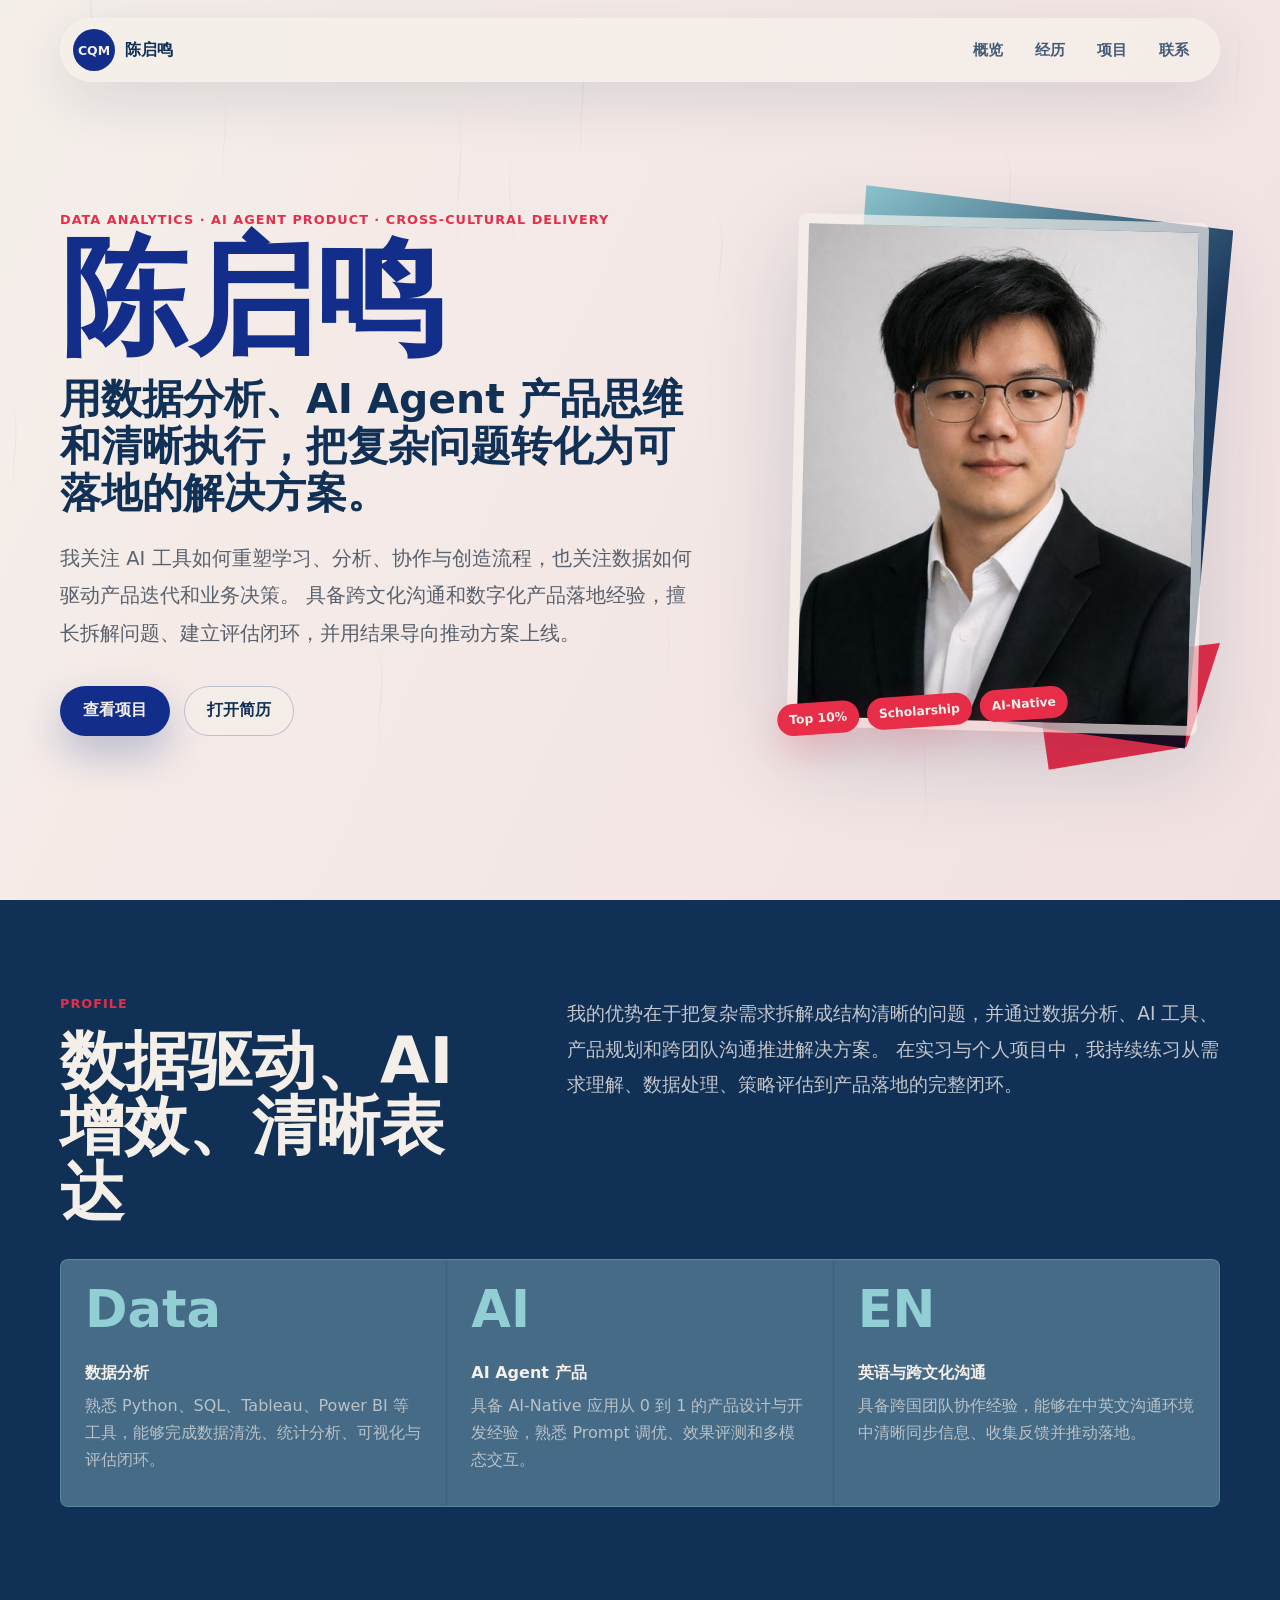
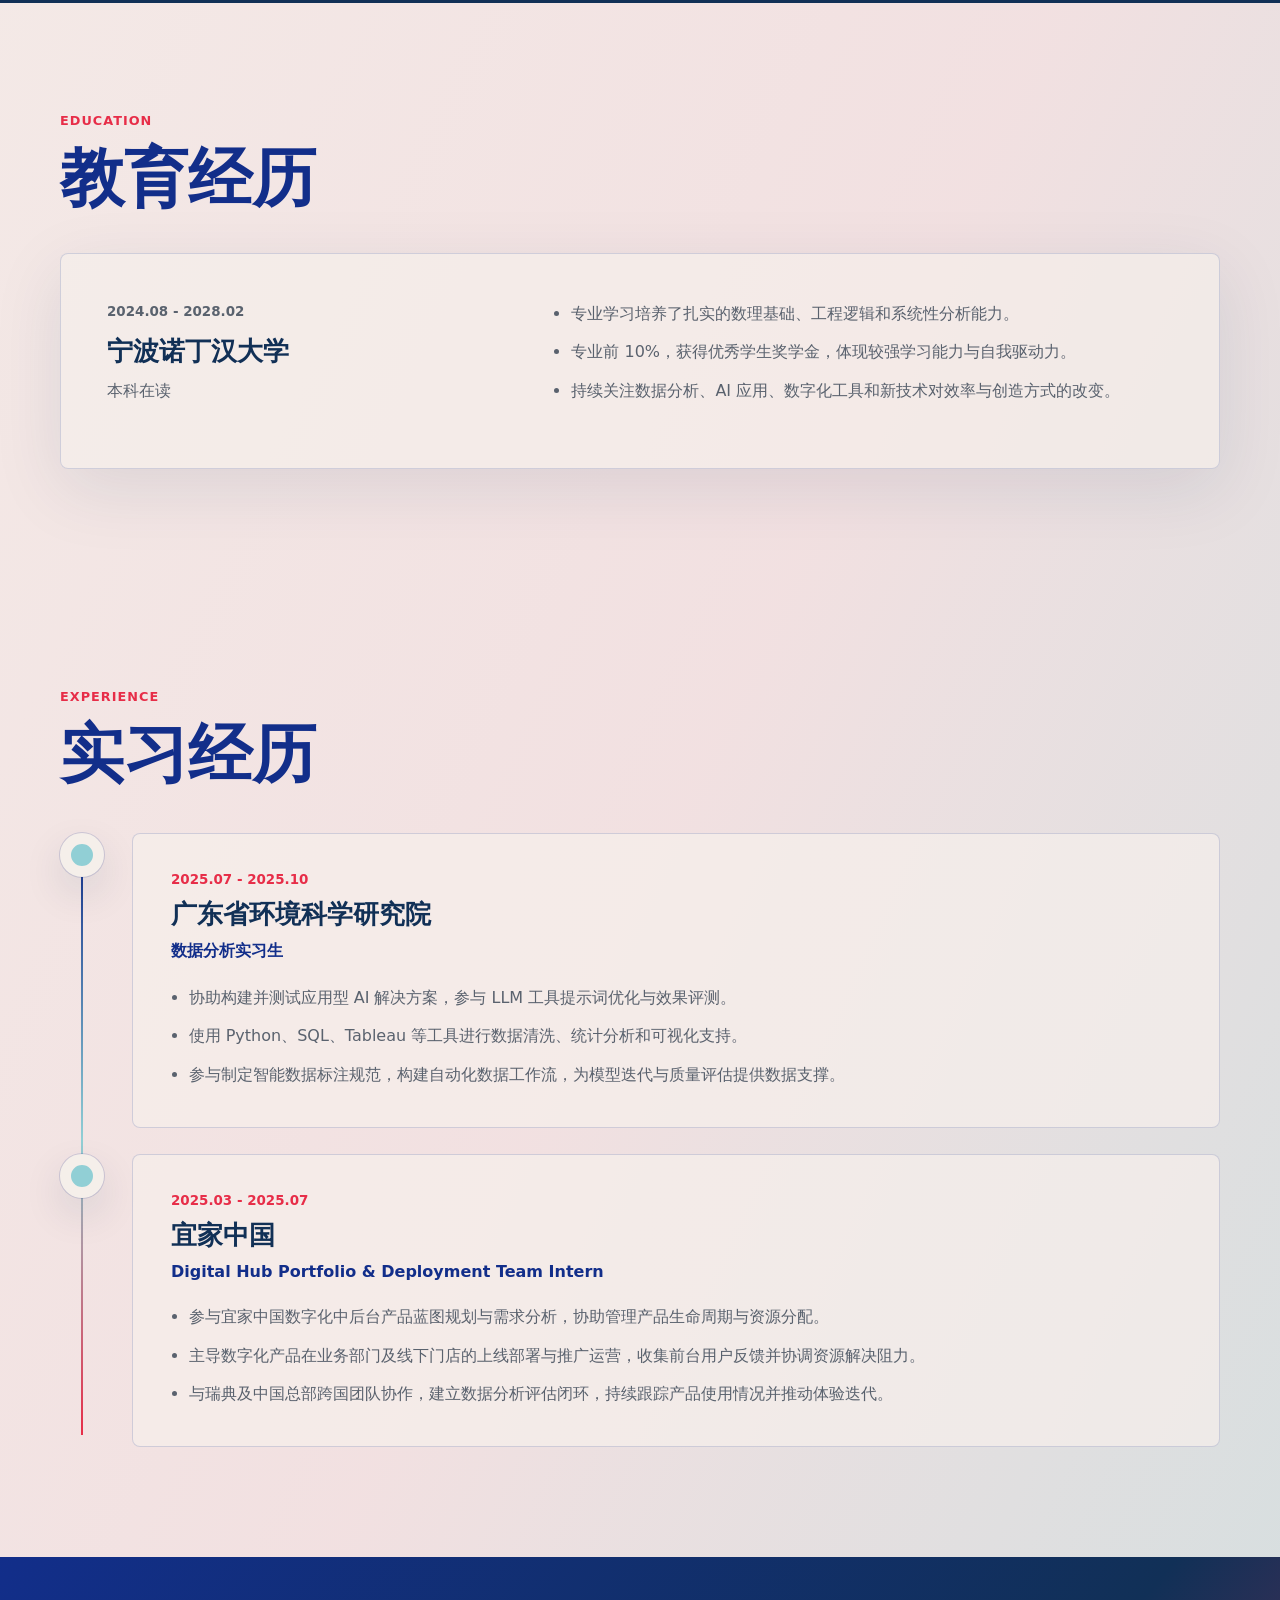
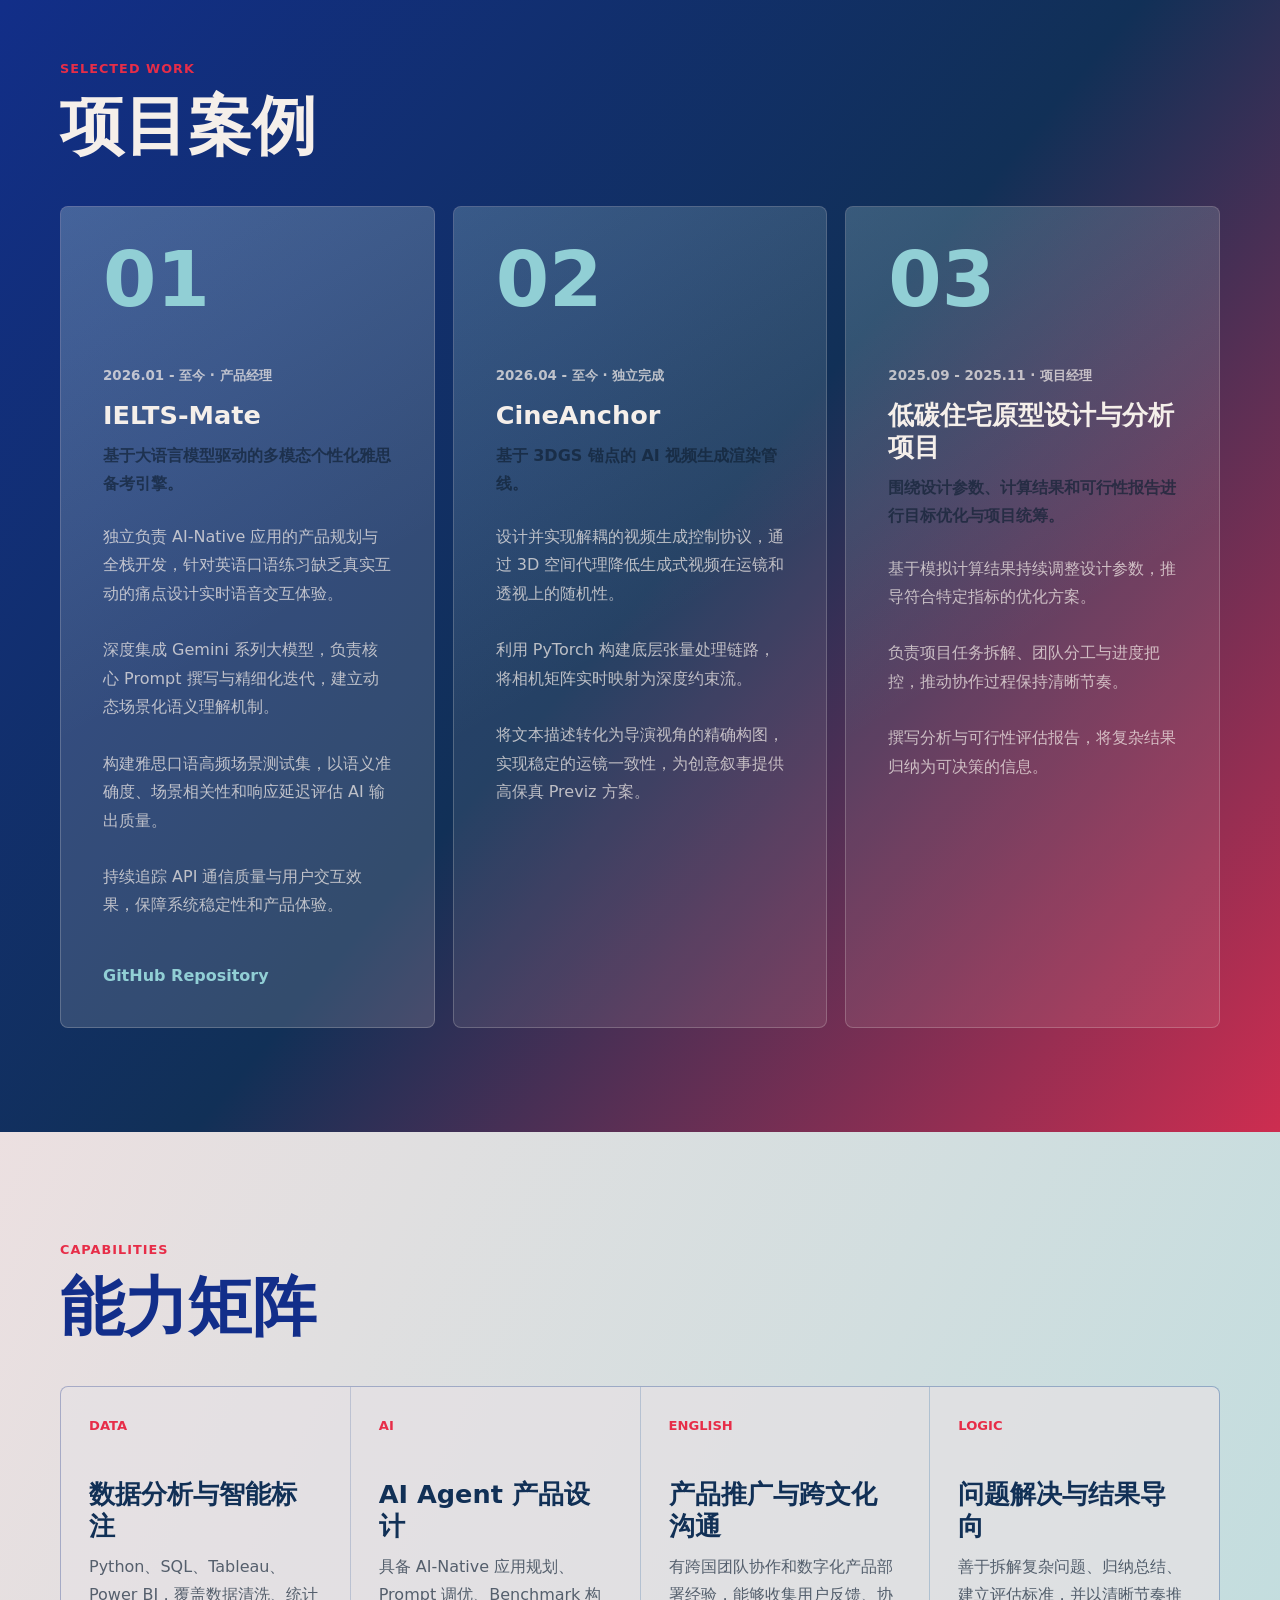
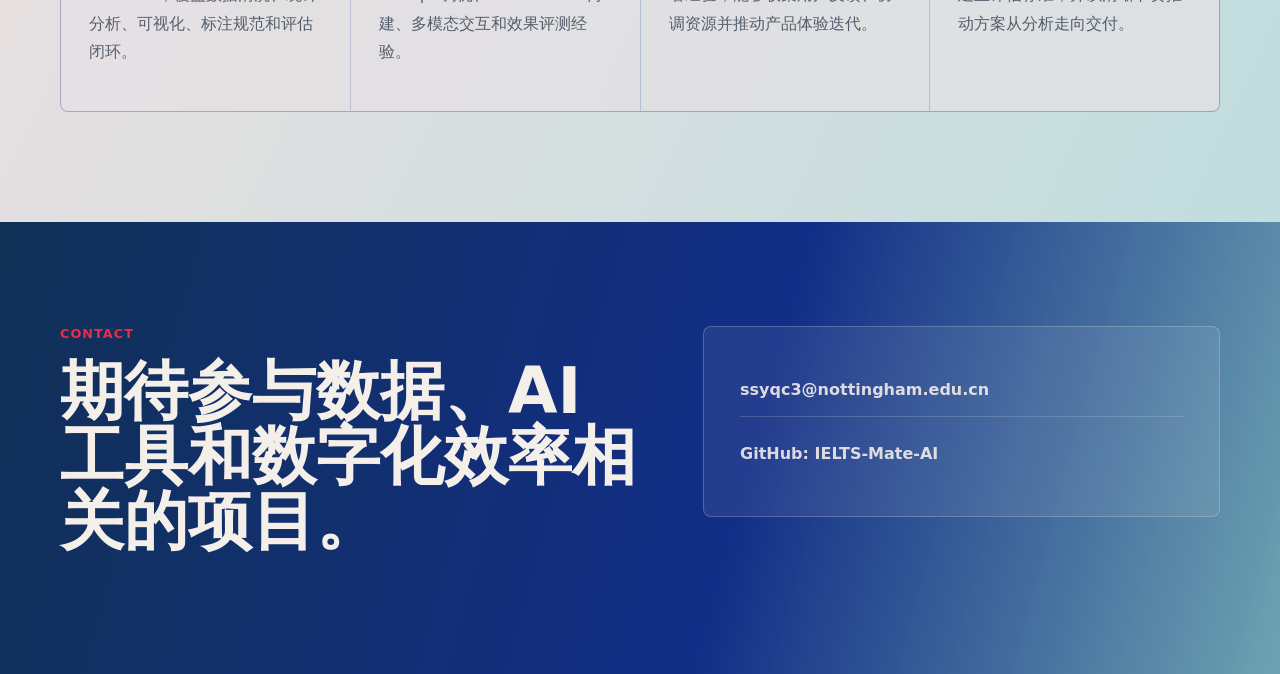
==== index.html @ 904bc159 "Sync latest resume content" ====
<!doctype html>
<html lang="zh-CN">
  <head>
    <meta charset="UTF-8" />
    <meta name="viewport" content="width=device-width, initial-scale=1.0" />
    <meta
      name="description"
      content="陈启鸣的个人网站：数据分析、AI Agent 产品设计、数字化产品部署、跨文化沟通与结果导向的问题解决。"
    />
    <title>陈启鸣 | 数据分析与 AI 产品实践</title>
    <link
      rel="icon"
      href="data:image/svg+xml,%3Csvg xmlns='http://www.w3.org/2000/svg' viewBox='0 0 64 64'%3E%3Crect width='64' height='64' rx='12' fill='%23122E8A'/%3E%3Cpath d='M15 42V22h14v5h-8v10h8v5H15Zm18 0V22h6l5 8 5-8h6v20h-6V32l-4 6h-2l-4-6v10h-6Z' fill='%23F5EFEA'/%3E%3C/svg%3E"
    />
    <link rel="stylesheet" href="./styles.css" />
  </head>
  <body>
    <div class="site-shell">
      <canvas class="flow-field" id="flowField" aria-hidden="true"></canvas>

      <header class="topbar" data-reveal>
        <a class="brand" href="#top" aria-label="陈启鸣个人网站首页">
          <span class="brand-mark">CQM</span>
          <span class="brand-name">陈启鸣</span>
        </a>
        <nav class="nav" aria-label="主导航">
          <a href="#profile">概览</a>
          <a href="#experience">经历</a>
          <a href="#projects">项目</a>
          <a href="#contact">联系</a>
        </nav>
      </header>

      <main id="top">
        <section class="hero section-wrap" aria-labelledby="hero-title">
          <div class="hero-copy">
            <p class="eyebrow" data-reveal>Data Analytics · AI Agent Product · Cross-cultural Delivery</p>
            <h1 id="hero-title" data-reveal>
              陈启鸣
              <span>用数据分析、AI Agent 产品思维和清晰执行，把复杂问题转化为可落地的解决方案。</span>
            </h1>
            <p class="hero-intro" data-reveal>
              我关注 AI 工具如何重塑学习、分析、协作与创造流程，也关注数据如何驱动产品迭代和业务决策。
              具备跨文化沟通和数字化产品落地经验，擅长拆解问题、建立评估闭环，并用结果导向推动方案上线。
            </p>
            <div class="hero-actions" data-reveal>
              <a class="btn primary magnetic" href="#projects">查看项目</a>
              <a class="btn secondary magnetic" href="./resume.html">打开简历</a>
            </div>
          </div>

          <div class="portrait-stage" data-reveal>
            <div class="portrait-frame">
              <img src="./CQM.jpg" alt="陈启鸣肖像照" />
            </div>
            <div class="signal-strip">
              <span>Top 10%</span>
              <span>Scholarship</span>
              <span>AI-Native</span>
            </div>
          </div>
        </section>

        <section class="profile-band" id="profile" aria-labelledby="profile-title">
          <div class="section-wrap profile-grid">
            <div class="section-heading" data-reveal>
              <p class="eyebrow">Profile</p>
              <h2 id="profile-title">数据驱动、AI 增效、清晰表达</h2>
            </div>
            <div class="profile-copy" data-reveal>
              <p>
                我的优势在于把复杂需求拆解成结构清晰的问题，并通过数据分析、AI 工具、产品规划和跨团队沟通推进解决方案。
                在实习与个人项目中，我持续练习从需求理解、数据处理、策略评估到产品落地的完整闭环。
              </p>
            </div>
            <div class="metric-grid" data-reveal>
              <article>
                <span>Data</span>
                <strong>数据分析</strong>
                <p>熟悉 Python、SQL、Tableau、Power BI 等工具，能够完成数据清洗、统计分析、可视化与评估闭环。</p>
              </article>
              <article>
                <span>AI</span>
                <strong>AI Agent 产品</strong>
                <p>具备 AI-Native 应用从 0 到 1 的产品设计与开发经验，熟悉 Prompt 调优、效果评测和多模态交互。</p>
              </article>
              <article>
                <span>EN</span>
                <strong>英语与跨文化沟通</strong>
                <p>具备跨国团队协作经验，能够在中英文沟通环境中清晰同步信息、收集反馈并推动落地。</p>
              </article>
            </div>
          </div>
        </section>

        <section class="section-wrap education-section" aria-labelledby="education-title">
          <div class="section-heading" data-reveal>
            <p class="eyebrow">Education</p>
            <h2 id="education-title">教育经历</h2>
          </div>
          <article class="education-panel" data-reveal>
            <div>
              <p class="period">2024.08 - 2028.02</p>
              <h3>宁波诺丁汉大学</h3>
              <p>本科在读</p>
            </div>
            <ul>
              <li>专业学习培养了扎实的数理基础、工程逻辑和系统性分析能力。</li>
              <li>专业前 10%，获得优秀学生奖学金，体现较强学习能力与自我驱动力。</li>
              <li>持续关注数据分析、AI 应用、数字化工具和新技术对效率与创造方式的改变。</li>
            </ul>
          </article>
        </section>

        <section class="section-wrap timeline-section" id="experience" aria-labelledby="experience-title">
          <div class="section-heading" data-reveal>
            <p class="eyebrow">Experience</p>
            <h2 id="experience-title">实习经历</h2>
          </div>
          <div class="timeline">
            <article class="timeline-item" data-reveal>
              <div class="time-node"></div>
              <div class="timeline-content">
                <p class="period">2025.07 - 2025.10</p>
                <h3>广东省环境科学研究院</h3>
                <p class="role">数据分析实习生</p>
                <ul>
                  <li>协助构建并测试应用型 AI 解决方案，参与 LLM 工具提示词优化与效果评测。</li>
                  <li>使用 Python、SQL、Tableau 等工具进行数据清洗、统计分析和可视化支持。</li>
                  <li>参与制定智能数据标注规范，构建自动化数据工作流，为模型迭代与质量评估提供数据支撑。</li>
                </ul>
              </div>
            </article>
            <article class="timeline-item" data-reveal>
              <div class="time-node"></div>
              <div class="timeline-content">
                <p class="period">2025.03 - 2025.07</p>
                <h3>宜家中国</h3>
                <p class="role">Digital Hub Portfolio & Deployment Team Intern</p>
                <ul>
                  <li>参与宜家中国数字化中后台产品蓝图规划与需求分析，协助管理产品生命周期与资源分配。</li>
                  <li>主导数字化产品在业务部门及线下门店的上线部署与推广运营，收集前台用户反馈并协调资源解决阻力。</li>
                  <li>与瑞典及中国总部跨国团队协作，建立数据分析评估闭环，持续跟踪产品使用情况并推动体验迭代。</li>
                </ul>
              </div>
            </article>
          </div>
        </section>

        <section class="project-band" id="projects" aria-labelledby="projects-title">
          <div class="section-wrap">
            <div class="section-heading inverse" data-reveal>
              <p class="eyebrow">Selected Work</p>
              <h2 id="projects-title">项目案例</h2>
            </div>
            <div class="project-grid">
              <article class="project-card featured" data-reveal>
                <div class="project-index">01</div>
                <p class="period">2026.01 - 至今 · 产品经理</p>
                <h3>IELTS-Mate</h3>
                <p class="project-subtitle">基于大语言模型驱动的多模态个性化雅思备考引擎。</p>
                <div class="project-points">
                  <p>独立负责 AI-Native 应用的产品规划与全栈开发，针对英语口语练习缺乏真实互动的痛点设计实时语音交互体验。</p>
                  <p>深度集成 Gemini 系列大模型，负责核心 Prompt 撰写与精细化迭代，建立动态场景化语义理解机制。</p>
                  <p>构建雅思口语高频场景测试集，以语义准确度、场景相关性和响应延迟评估 AI 输出质量。</p>
                  <p>持续追踪 API 通信质量与用户交互效果，保障系统稳定性和产品体验。</p>
                </div>
                <a class="text-link" href="https://github.com/R0xy-152/IELTS-Mate-AI">GitHub Repository</a>
              </article>

              <article class="project-card" data-reveal>
                <div class="project-index">02</div>
                <p class="period">2026.04 - 至今 · 独立完成</p>
                <h3>CineAnchor</h3>
                <p class="project-subtitle">基于 3DGS 锚点的 AI 视频生成渲染管线。</p>
                <div class="project-points">
                  <p>设计并实现解耦的视频生成控制协议，通过 3D 空间代理降低生成式视频在运镜和透视上的随机性。</p>
                  <p>利用 PyTorch 构建底层张量处理链路，将相机矩阵实时映射为深度约束流。</p>
                  <p>将文本描述转化为导演视角的精确构图，实现稳定的运镜一致性，为创意叙事提供高保真 Previz 方案。</p>
                </div>
              </article>

              <article class="project-card" data-reveal>
                <div class="project-index">03</div>
                <p class="period">2025.09 - 2025.11 · 项目经理</p>
                <h3>低碳住宅原型设计与分析项目</h3>
                <p class="project-subtitle">围绕设计参数、计算结果和可行性报告进行目标优化与项目统筹。</p>
                <div class="project-points">
                  <p>基于模拟计算结果持续调整设计参数，推导符合特定指标的优化方案。</p>
                  <p>负责项目任务拆解、团队分工与进度把控，推动协作过程保持清晰节奏。</p>
                  <p>撰写分析与可行性评估报告，将复杂结果归纳为可决策的信息。</p>
                </div>
              </article>
            </div>
          </div>
        </section>

        <section class="section-wrap skill-section" aria-labelledby="skills-title">
          <div class="section-heading" data-reveal>
            <p class="eyebrow">Capabilities</p>
            <h2 id="skills-title">能力矩阵</h2>
          </div>
          <div class="skill-grid">
            <article data-reveal>
              <span>Data</span>
              <h3>数据分析与智能标注</h3>
              <p>Python、SQL、Tableau、Power BI，覆盖数据清洗、统计分析、可视化、标注规范和评估闭环。</p>
            </article>
            <article data-reveal>
              <span>AI</span>
              <h3>AI Agent 产品设计</h3>
              <p>具备 AI-Native 应用规划、Prompt 调优、Benchmark 构建、多模态交互和效果评测经验。</p>
            </article>
            <article data-reveal>
              <span>English</span>
              <h3>产品推广与跨文化沟通</h3>
              <p>有跨国团队协作和数字化产品部署经验，能够收集用户反馈、协调资源并推动产品体验迭代。</p>
            </article>
            <article data-reveal>
              <span>Logic</span>
              <h3>问题解决与结果导向</h3>
              <p>善于拆解复杂问题、归纳总结、建立评估标准，并以清晰节奏推动方案从分析走向交付。</p>
            </article>
          </div>
        </section>

        <section class="contact-band" id="contact" aria-labelledby="contact-title">
          <div class="section-wrap contact-grid">
            <div class="section-heading inverse" data-reveal>
              <p class="eyebrow">Contact</p>
              <h2 id="contact-title">期待参与数据、AI 工具和数字化效率相关的项目。</h2>
            </div>
            <div class="contact-panel" data-reveal>
              <a href="mailto:ssyqc3@nottingham.edu.cn">ssyqc3@nottingham.edu.cn</a>
              <a href="https://github.com/R0xy-152/IELTS-Mate-AI">GitHub: IELTS-Mate-AI</a>
            </div>
          </div>
        </section>
      </main>
    </div>

    <script src="./script.js"></script>
  </body>
</html>
---- styles.css ----
:root {
  --cream: #f5efea;
  --deep-blue: #122e8a;
  --ink-blue: #113056;
  --water-blue: #91cfd5;
  --soft-rose: #f1dddf;
  --red: #e72d48;
  --ink: #102033;
  --muted: rgba(16, 32, 51, 0.68);
  --line: rgba(18, 46, 138, 0.16);
  --shadow: 0 28px 90px rgba(17, 48, 86, 0.18);
  --font-cn: "PingFang SC", "Hiragino Sans GB", "Microsoft YaHei", system-ui, -apple-system, BlinkMacSystemFont, "Segoe UI", sans-serif;
  --font-display: "Avenir Next", "Inter", "PingFang SC", system-ui, -apple-system, BlinkMacSystemFont, "Segoe UI", sans-serif;
}

* {
  box-sizing: border-box;
}

html {
  scroll-behavior: smooth;
  cursor: url("./pointer.ani"), auto;
}

body {
  margin: 0;
  color: var(--ink);
  background:
    linear-gradient(115deg, rgba(245, 239, 234, 0.96) 0%, rgba(241, 221, 223, 0.82) 47%, rgba(145, 207, 213, 0.58) 100%),
    var(--cream);
  font-family: var(--font-cn);
  letter-spacing: 0;
  min-width: 320px;
}

body::selection {
  color: var(--cream);
  background: var(--red);
}

a {
  color: inherit;
  text-decoration: none;
  cursor: url("./pointer.ani"), pointer;
}

button,
.btn,
[role="button"] {
  cursor: url("./pointer.ani"), pointer;
}

img {
  display: block;
  max-width: 100%;
}

.site-shell {
  position: relative;
  overflow: hidden;
}

.flow-field {
  position: fixed;
  inset: 0;
  z-index: 0;
  width: 100vw;
  height: 100vh;
  pointer-events: none;
  opacity: 0.5;
}

.topbar,
main {
  position: relative;
  z-index: 1;
}

.section-wrap {
  width: min(1160px, calc(100% - 40px));
  margin: 0 auto;
}

.topbar {
  position: fixed;
  top: 18px;
  left: 50%;
  width: min(1160px, calc(100% - 32px));
  transform: translateX(-50%);
  display: flex;
  align-items: center;
  justify-content: space-between;
  gap: 20px;
  padding: 10px 12px;
  border: 1px solid rgba(245, 239, 234, 0.52);
  background: rgba(245, 239, 234, 0.7);
  box-shadow: 0 18px 60px rgba(17, 48, 86, 0.12);
  backdrop-filter: blur(24px);
  border-radius: 999px;
}

.brand {
  display: inline-flex;
  align-items: center;
  gap: 10px;
  min-width: 0;
  font-weight: 800;
}

.brand-mark {
  display: grid;
  place-items: center;
  width: 42px;
  height: 42px;
  color: var(--cream);
  background: var(--deep-blue);
  border-radius: 50%;
  font-family: var(--font-display);
  font-size: 0.78rem;
}

.brand-name {
  color: var(--ink-blue);
  white-space: nowrap;
}

.nav {
  display: flex;
  align-items: center;
  gap: 4px;
  padding-right: 4px;
}

.nav a {
  padding: 9px 14px;
  color: rgba(17, 48, 86, 0.78);
  border-radius: 999px;
  font-size: 0.93rem;
  font-weight: 700;
  transition: color 220ms ease, background 220ms ease;
}

.nav a:hover {
  color: var(--cream);
  background: var(--deep-blue);
}

.hero {
  min-height: 100svh;
  display: grid;
  grid-template-columns: minmax(0, 1.04fr) minmax(320px, 0.72fr);
  align-items: center;
  gap: clamp(34px, 6vw, 86px);
  padding: 122px 0 74px;
}

.eyebrow {
  margin: 0 0 18px;
  color: var(--red);
  font-family: var(--font-display);
  font-size: clamp(0.76rem, 1vw, 0.86rem);
  font-weight: 800;
  text-transform: uppercase;
  letter-spacing: 0.08em;
}

h1,
h2,
h3,
p {
  margin-top: 0;
}

h1 {
  margin-bottom: 24px;
  color: var(--deep-blue);
  font-family: var(--font-display);
  font-size: clamp(4rem, 10vw, 9.4rem);
  line-height: 0.82;
  letter-spacing: 0;
}

h1 span {
  display: block;
  max-width: 820px;
  margin-top: 26px;
  color: var(--ink-blue);
  font-family: var(--font-cn);
  font-size: clamp(1.72rem, 3.2vw, 3.25rem);
  line-height: 1.14;
  font-weight: 900;
}

.hero-intro {
  max-width: 720px;
  margin-bottom: 34px;
  color: var(--muted);
  font-size: clamp(1rem, 1.6vw, 1.22rem);
  line-height: 1.9;
}

.hero-actions {
  display: flex;
  flex-wrap: wrap;
  gap: 14px;
}

.btn {
  position: relative;
  display: inline-flex;
  align-items: center;
  justify-content: center;
  min-height: 50px;
  padding: 0 22px;
  border: 1px solid transparent;
  border-radius: 999px;
  font-weight: 800;
  overflow: hidden;
  transition: transform 240ms ease, box-shadow 240ms ease, background 240ms ease;
}

.btn.primary {
  color: var(--cream);
  background: var(--deep-blue);
  box-shadow: 0 18px 40px rgba(18, 46, 138, 0.26);
}

.btn.secondary {
  color: var(--ink-blue);
  background: rgba(245, 239, 234, 0.52);
  border-color: rgba(18, 46, 138, 0.24);
}

.btn:hover {
  transform: translateY(-3px);
}

.portrait-stage {
  position: relative;
  align-self: stretch;
  display: flex;
  min-height: 560px;
  align-items: center;
  justify-content: center;
}

.portrait-stage::before {
  content: "";
  position: absolute;
  inset: 9% -3% 11% 12%;
  background:
    linear-gradient(135deg, var(--water-blue), rgba(145, 207, 213, 0) 54%),
    var(--ink-blue);
  clip-path: polygon(9% 0, 100% 8%, 88% 100%, 0 91%);
  opacity: 0.96;
}

.portrait-stage::after {
  content: "";
  position: absolute;
  right: 0;
  bottom: 8%;
  width: 42%;
  height: 18%;
  background: var(--red);
  clip-path: polygon(0 18%, 100% 0, 82% 82%, 8% 100%);
  mix-blend-mode: multiply;
}

.portrait-frame {
  position: relative;
  z-index: 1;
  width: min(410px, 78vw);
  aspect-ratio: 4 / 5;
  overflow: hidden;
  border: 10px solid rgba(245, 239, 234, 0.68);
  border-radius: 8px;
  box-shadow: var(--shadow);
  transform: rotate(1.4deg);
}

.portrait-frame img {
  width: 100%;
  height: 100%;
  object-fit: cover;
  object-position: 50% 18%;
  filter: saturate(0.96) contrast(1.03);
  transform: scale(1.03);
}

.signal-strip {
  position: absolute;
  z-index: 2;
  left: 0;
  bottom: 14%;
  display: flex;
  gap: 8px;
  transform: rotate(-4deg);
}

.signal-strip span {
  padding: 9px 12px;
  color: var(--cream);
  background: var(--red);
  border-radius: 999px;
  font-family: var(--font-display);
  font-size: 0.77rem;
  font-weight: 800;
  box-shadow: 0 14px 34px rgba(231, 45, 72, 0.22);
}

.profile-band {
  padding: 96px 0;
  background: var(--ink-blue);
  color: var(--cream);
}

.profile-grid {
  display: grid;
  grid-template-columns: 0.8fr 1.2fr;
  gap: 34px 72px;
}

.section-heading h2 {
  max-width: 680px;
  margin-bottom: 0;
  color: var(--deep-blue);
  font-size: clamp(2rem, 5vw, 4.6rem);
  line-height: 1.02;
  font-weight: 900;
}

.section-heading.inverse h2,
.profile-band .section-heading h2 {
  color: var(--cream);
}

.profile-copy p {
  margin-bottom: 0;
  color: rgba(245, 239, 234, 0.78);
  font-size: clamp(1rem, 1.45vw, 1.2rem);
  line-height: 1.92;
}

.metric-grid {
  grid-column: 1 / -1;
  display: grid;
  grid-template-columns: repeat(3, 1fr);
  gap: 1px;
  overflow: hidden;
  border: 1px solid rgba(145, 207, 213, 0.32);
  border-radius: 8px;
  background: rgba(145, 207, 213, 0.32);
}

.metric-grid article {
  min-height: 170px;
  padding: 24px;
  background: rgba(245, 239, 234, 0.06);
}

.metric-grid span {
  display: block;
  margin-bottom: 28px;
  color: var(--water-blue);
  font-family: var(--font-display);
  font-size: clamp(2rem, 4vw, 3.6rem);
  font-weight: 800;
  line-height: 1;
}

.metric-grid strong,
.metric-grid p {
  display: block;
  margin-bottom: 8px;
}

.metric-grid p {
  color: rgba(245, 239, 234, 0.66);
  line-height: 1.7;
}

.education-section,
.timeline-section,
.skill-section {
  padding: 110px 0;
}

.education-panel {
  display: grid;
  grid-template-columns: 0.8fr 1.2fr;
  gap: 34px;
  margin-top: 42px;
  padding: clamp(24px, 4vw, 46px);
  border: 1px solid var(--line);
  border-radius: 8px;
  background: rgba(245, 239, 234, 0.68);
  box-shadow: 0 20px 70px rgba(17, 48, 86, 0.1);
}

.period {
  margin-bottom: 12px;
  color: var(--red);
  font-family: var(--font-display);
  font-size: 0.84rem;
  font-weight: 800;
  text-transform: uppercase;
}

.education-panel h3,
.timeline-content h3,
.project-card h3,
.skill-grid h3 {
  margin-bottom: 10px;
  color: var(--ink-blue);
  font-size: clamp(1.24rem, 2vw, 1.72rem);
  line-height: 1.24;
}

.education-panel p,
.education-panel li,
.timeline-content li,
.project-card p,
.skill-grid p {
  color: var(--muted);
  line-height: 1.78;
}

ul {
  margin: 0;
  padding-left: 1.1rem;
}

li + li {
  margin-top: 10px;
}

.timeline {
  position: relative;
  margin-top: 46px;
}

.timeline::before {
  content: "";
  position: absolute;
  top: 12px;
  bottom: 12px;
  left: 21px;
  width: 2px;
  background: linear-gradient(var(--deep-blue), var(--water-blue), var(--red));
}

.timeline-item {
  position: relative;
  display: grid;
  grid-template-columns: 44px minmax(0, 1fr);
  gap: 28px;
}

.timeline-item + .timeline-item {
  margin-top: 26px;
}

.time-node {
  position: relative;
  z-index: 1;
  width: 44px;
  height: 44px;
  border: 11px solid var(--cream);
  border-radius: 50%;
  background: var(--water-blue);
  box-shadow: 0 0 0 1px var(--line), 0 16px 40px rgba(17, 48, 86, 0.12);
}

.timeline-content {
  padding: clamp(22px, 4vw, 38px);
  border: 1px solid var(--line);
  border-radius: 8px;
  background: rgba(245, 239, 234, 0.72);
}

.role {
  margin-bottom: 22px;
  color: var(--deep-blue);
  font-weight: 800;
}

.project-band {
  padding: 104px 0;
  color: var(--cream);
  background:
    linear-gradient(130deg, rgba(18, 46, 138, 0.96), rgba(17, 48, 86, 0.98) 52%, rgba(231, 45, 72, 0.88)),
    var(--deep-blue);
}

.project-grid {
  display: grid;
  grid-template-columns: repeat(3, minmax(0, 1fr));
  gap: 18px;
  margin-top: 46px;
}

.project-card {
  position: relative;
  min-height: 420px;
  padding: clamp(24px, 4vw, 42px);
  border: 1px solid rgba(245, 239, 234, 0.22);
  border-radius: 8px;
  background: rgba(245, 239, 234, 0.09);
  overflow: hidden;
}

.project-card::before {
  content: "";
  position: absolute;
  inset: 0;
  background: linear-gradient(150deg, rgba(145, 207, 213, 0.18), transparent 52%);
  pointer-events: none;
}

.project-card > * {
  position: relative;
  z-index: 1;
}

.project-card.featured {
  background: rgba(245, 239, 234, 0.15);
}

.project-index {
  margin-bottom: 54px;
  color: var(--water-blue);
  font-family: var(--font-display);
  font-size: clamp(2.4rem, 6vw, 5.4rem);
  font-weight: 800;
  line-height: 0.8;
}

.project-card h3 {
  color: var(--cream);
}

.project-subtitle {
  margin-bottom: 24px;
  color: rgba(245, 239, 234, 0.84);
  font-weight: 800;
}

.project-points {
  display: grid;
  gap: 12px;
}

.project-points p,
.project-card .period {
  color: rgba(245, 239, 234, 0.72);
}

.text-link {
  display: inline-flex;
  margin-top: 30px;
  color: var(--water-blue);
  font-family: var(--font-display);
  font-weight: 800;
}

.skill-grid {
  display: grid;
  grid-template-columns: repeat(4, 1fr);
  gap: 1px;
  margin-top: 46px;
  overflow: hidden;
  border: 1px solid var(--line);
  border-radius: 8px;
  background: var(--line);
}

.skill-grid article {
  min-height: 300px;
  padding: 28px;
  background: rgba(245, 239, 234, 0.68);
}

.skill-grid span {
  display: inline-flex;
  margin-bottom: 46px;
  color: var(--red);
  font-family: var(--font-display);
  font-size: 0.82rem;
  font-weight: 800;
  text-transform: uppercase;
}

.contact-band {
  padding: 104px 0 120px;
  color: var(--cream);
  background:
    linear-gradient(105deg, rgba(17, 48, 86, 0.98), rgba(18, 46, 138, 0.94) 58%, rgba(145, 207, 213, 0.72)),
    var(--ink-blue);
}

.contact-grid {
  display: grid;
  grid-template-columns: 1fr 0.86fr;
  gap: 42px;
  align-items: start;
}

.contact-panel {
  display: grid;
  gap: 10px;
  padding: clamp(22px, 4vw, 36px);
  border: 1px solid rgba(245, 239, 234, 0.22);
  border-radius: 8px;
  background: rgba(245, 239, 234, 0.08);
}

.contact-panel a {
  min-width: 0;
  padding: 17px 0;
  color: rgba(245, 239, 234, 0.88);
  border-bottom: 1px solid rgba(245, 239, 234, 0.18);
  font-family: var(--font-display);
  font-weight: 800;
  overflow-wrap: anywhere;
  transition: color 220ms ease, transform 220ms ease;
}

.contact-panel a:last-child {
  border-bottom: 0;
}

.contact-panel a:hover {
  color: var(--water-blue);
  transform: translateX(5px);
}

.reveal-ready [data-reveal] {
  opacity: 0;
  transform: translateY(28px);
  transition: opacity 800ms cubic-bezier(0.22, 1, 0.36, 1), transform 800ms cubic-bezier(0.22, 1, 0.36, 1);
  transition-delay: var(--delay, 0ms);
}

.reveal-ready [data-reveal].is-visible {
  opacity: 1;
  transform: translateY(0);
}

.reveal-ready .topbar[data-reveal] {
  transform: translateX(-50%) translateY(18px);
}

.reveal-ready .topbar[data-reveal].is-visible {
  transform: translateX(-50%) translateY(0);
}

@media (max-width: 980px) {
  .hero,
  .profile-grid,
  .education-panel,
  .project-grid,
  .contact-grid {
    grid-template-columns: 1fr;
  }

  .hero {
    padding-top: 118px;
  }

  .portrait-stage {
    min-height: 480px;
    align-self: auto;
  }

  .metric-grid,
  .skill-grid {
    grid-template-columns: repeat(2, 1fr);
  }
}

@media (max-width: 720px) {
  .section-wrap {
    width: min(100% - 28px, 1160px);
  }

  .topbar {
    top: 10px;
    width: calc(100% - 20px);
    border-radius: 22px;
  }

  .brand-mark {
    width: 38px;
    height: 38px;
  }

  .nav {
    gap: 0;
  }

  .nav a {
    padding: 8px 7px;
    font-size: 0.78rem;
  }

  h1 {
    font-size: clamp(3.2rem, 18vw, 5.6rem);
  }

  h1 span {
    font-size: clamp(1.5rem, 8vw, 2.4rem);
  }

  .hero {
    gap: 24px;
    padding-bottom: 48px;
  }

  .hero-actions {
    width: 100%;
  }

  .btn {
    flex: 1 1 170px;
  }

  .portrait-stage {
    min-height: 430px;
  }

  .portrait-stage::before {
    inset: 6% 0 11% 4%;
  }

  .portrait-frame {
    width: min(330px, 82vw);
  }

  .signal-strip {
    left: 3%;
    bottom: 7%;
    flex-wrap: wrap;
    max-width: 300px;
  }

  .profile-band,
  .project-band,
  .contact-band {
    padding: 78px 0;
  }

  .education-section,
  .timeline-section,
  .skill-section {
    padding: 82px 0;
  }

  .metric-grid,
  .skill-grid {
    grid-template-columns: 1fr;
  }

  .timeline-item {
    gap: 14px;
  }

  .timeline::before {
    left: 19px;
  }

  .time-node {
    width: 40px;
    height: 40px;
  }

  .project-card,
  .skill-grid article {
    min-height: auto;
  }
}

@media (prefers-reduced-motion: reduce) {
  *,
  *::before,
  *::after {
    scroll-behavior: auto !important;
    transition-duration: 1ms !important;
    animation-duration: 1ms !important;
    animation-iteration-count: 1 !important;
  }

  .flow-field {
    display: none;
  }
}
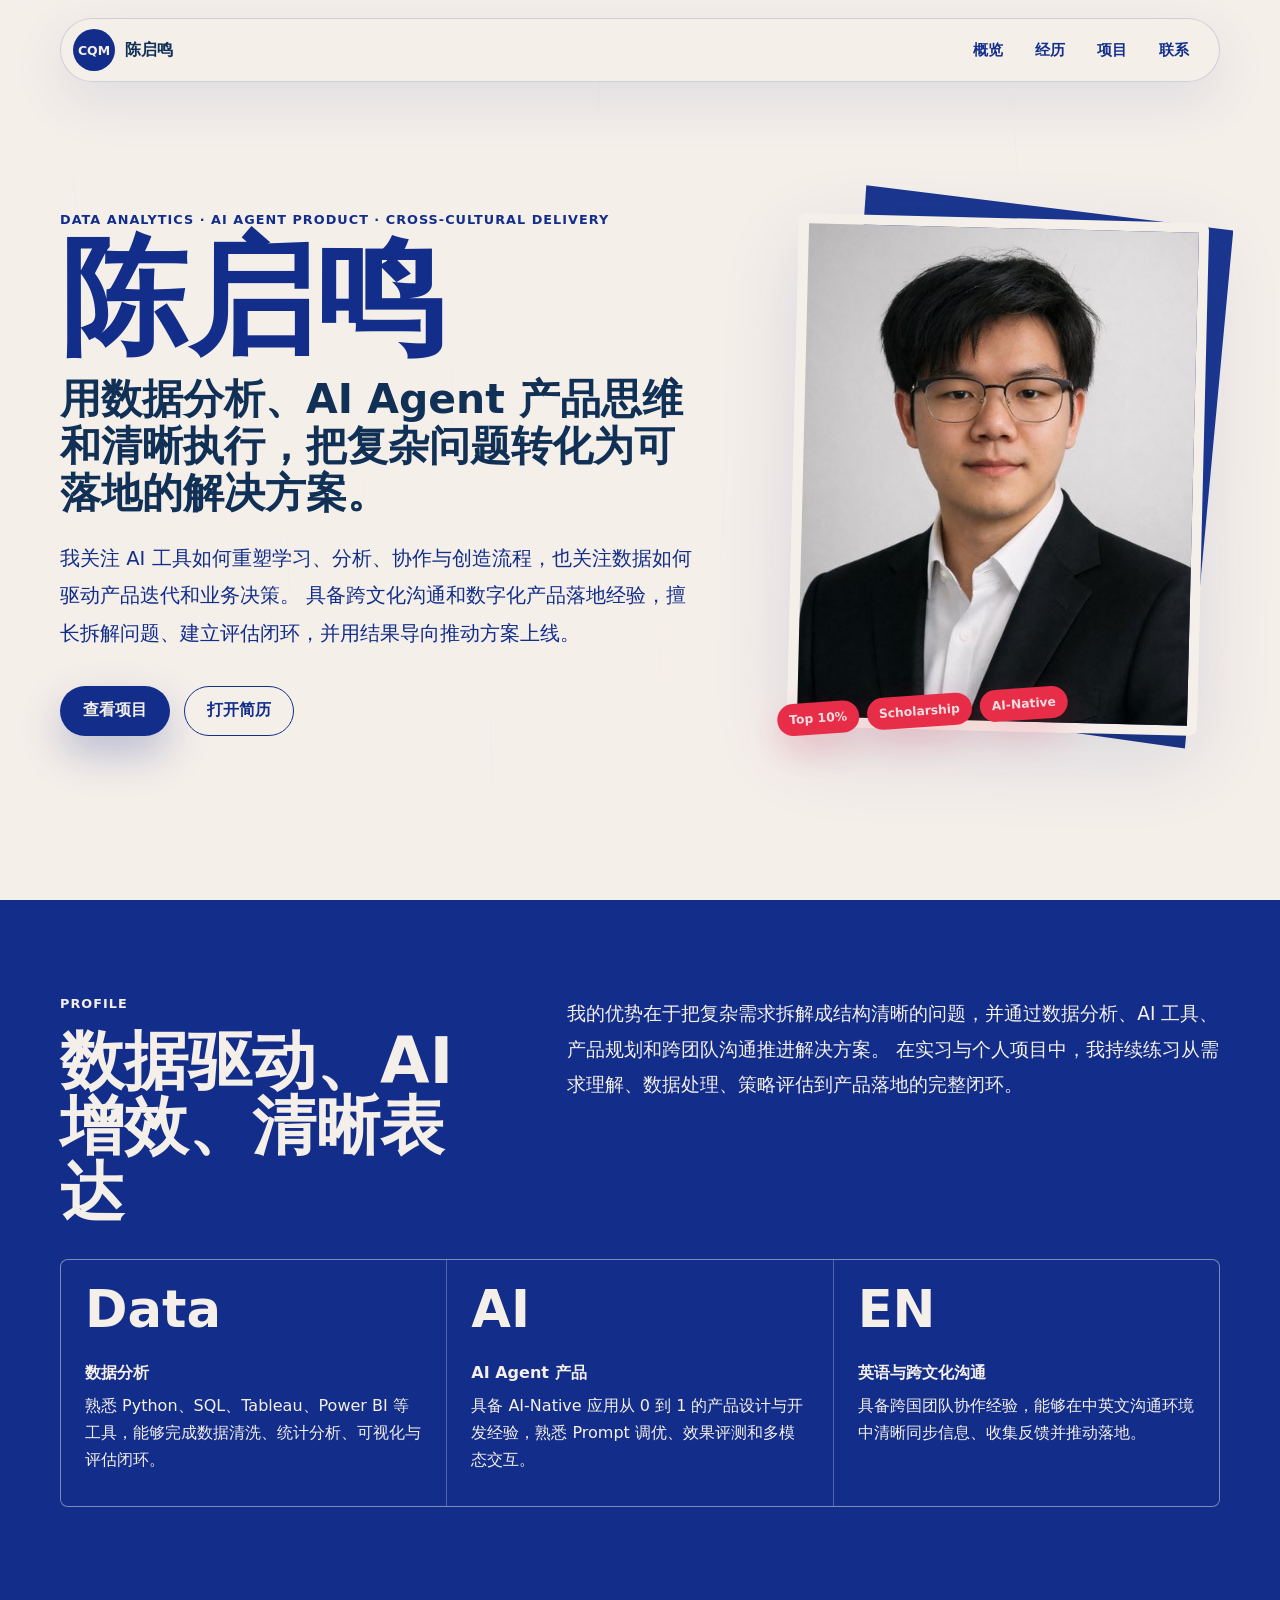
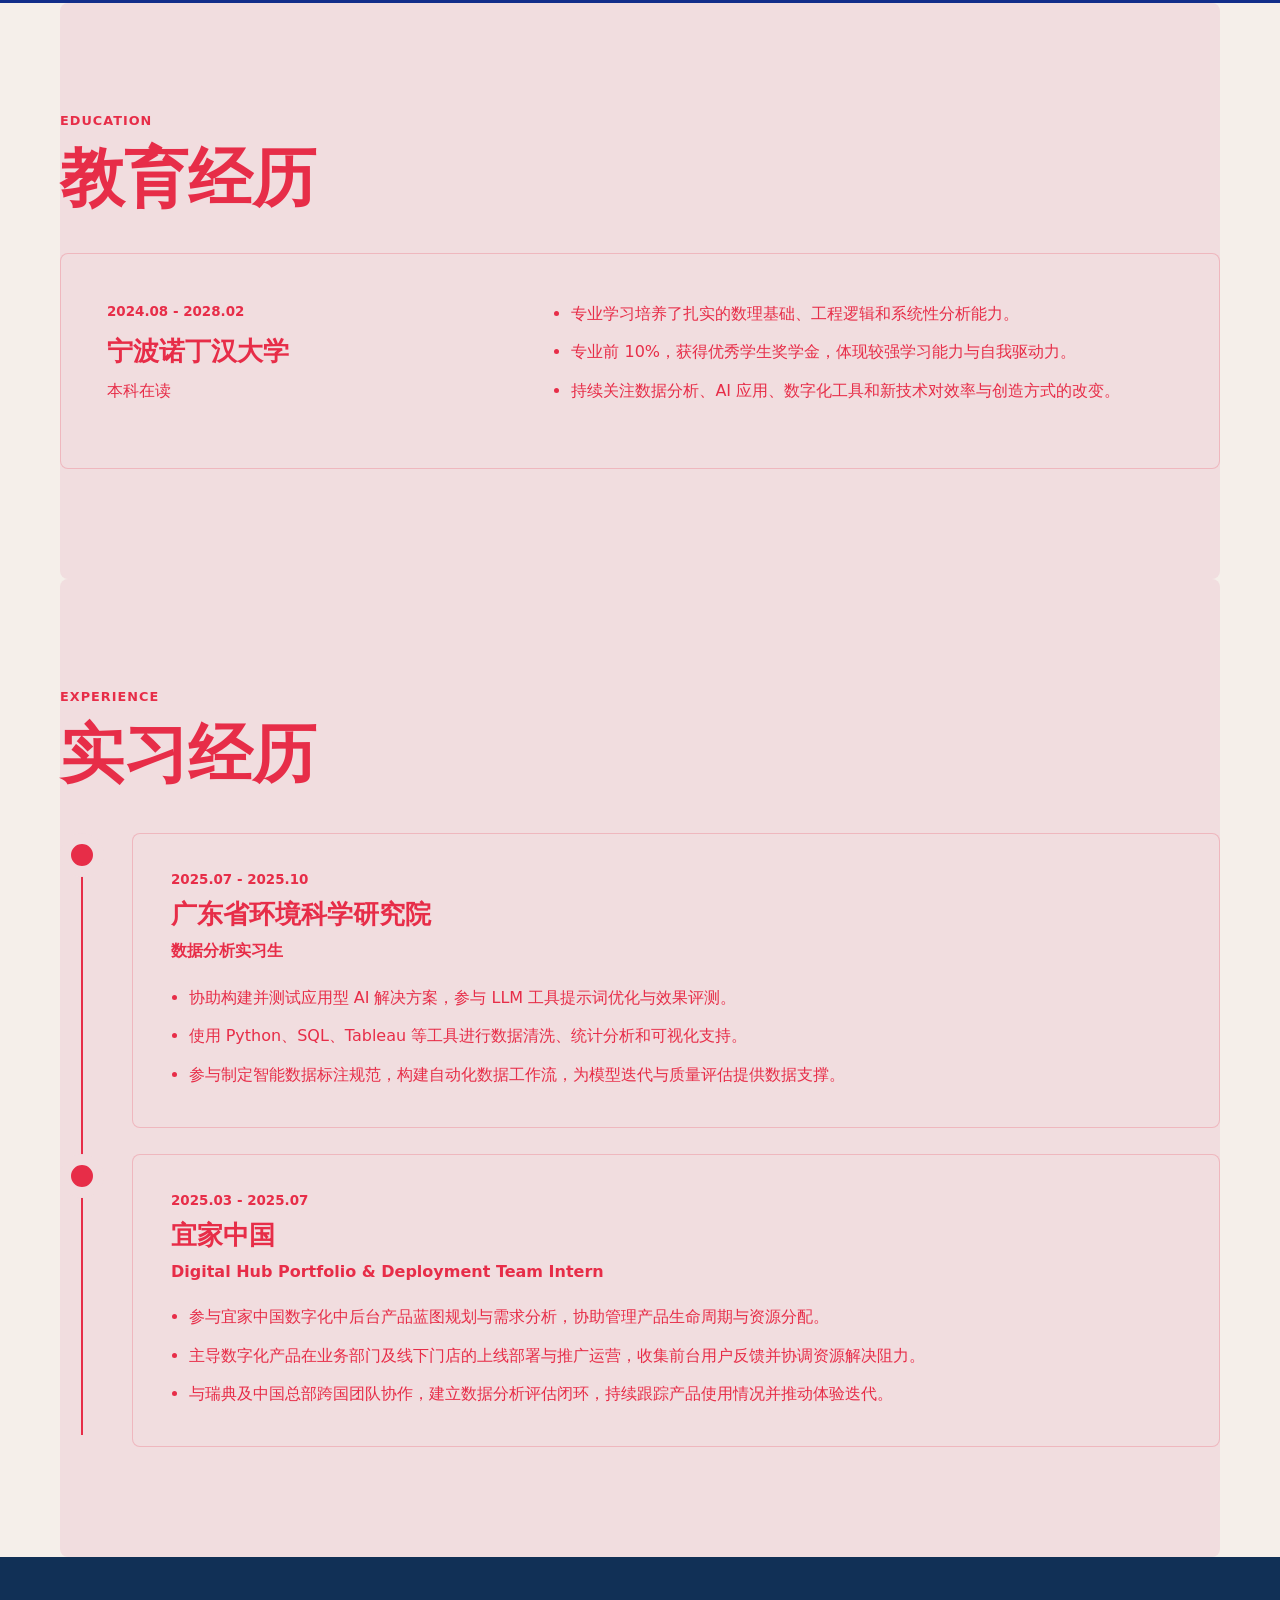
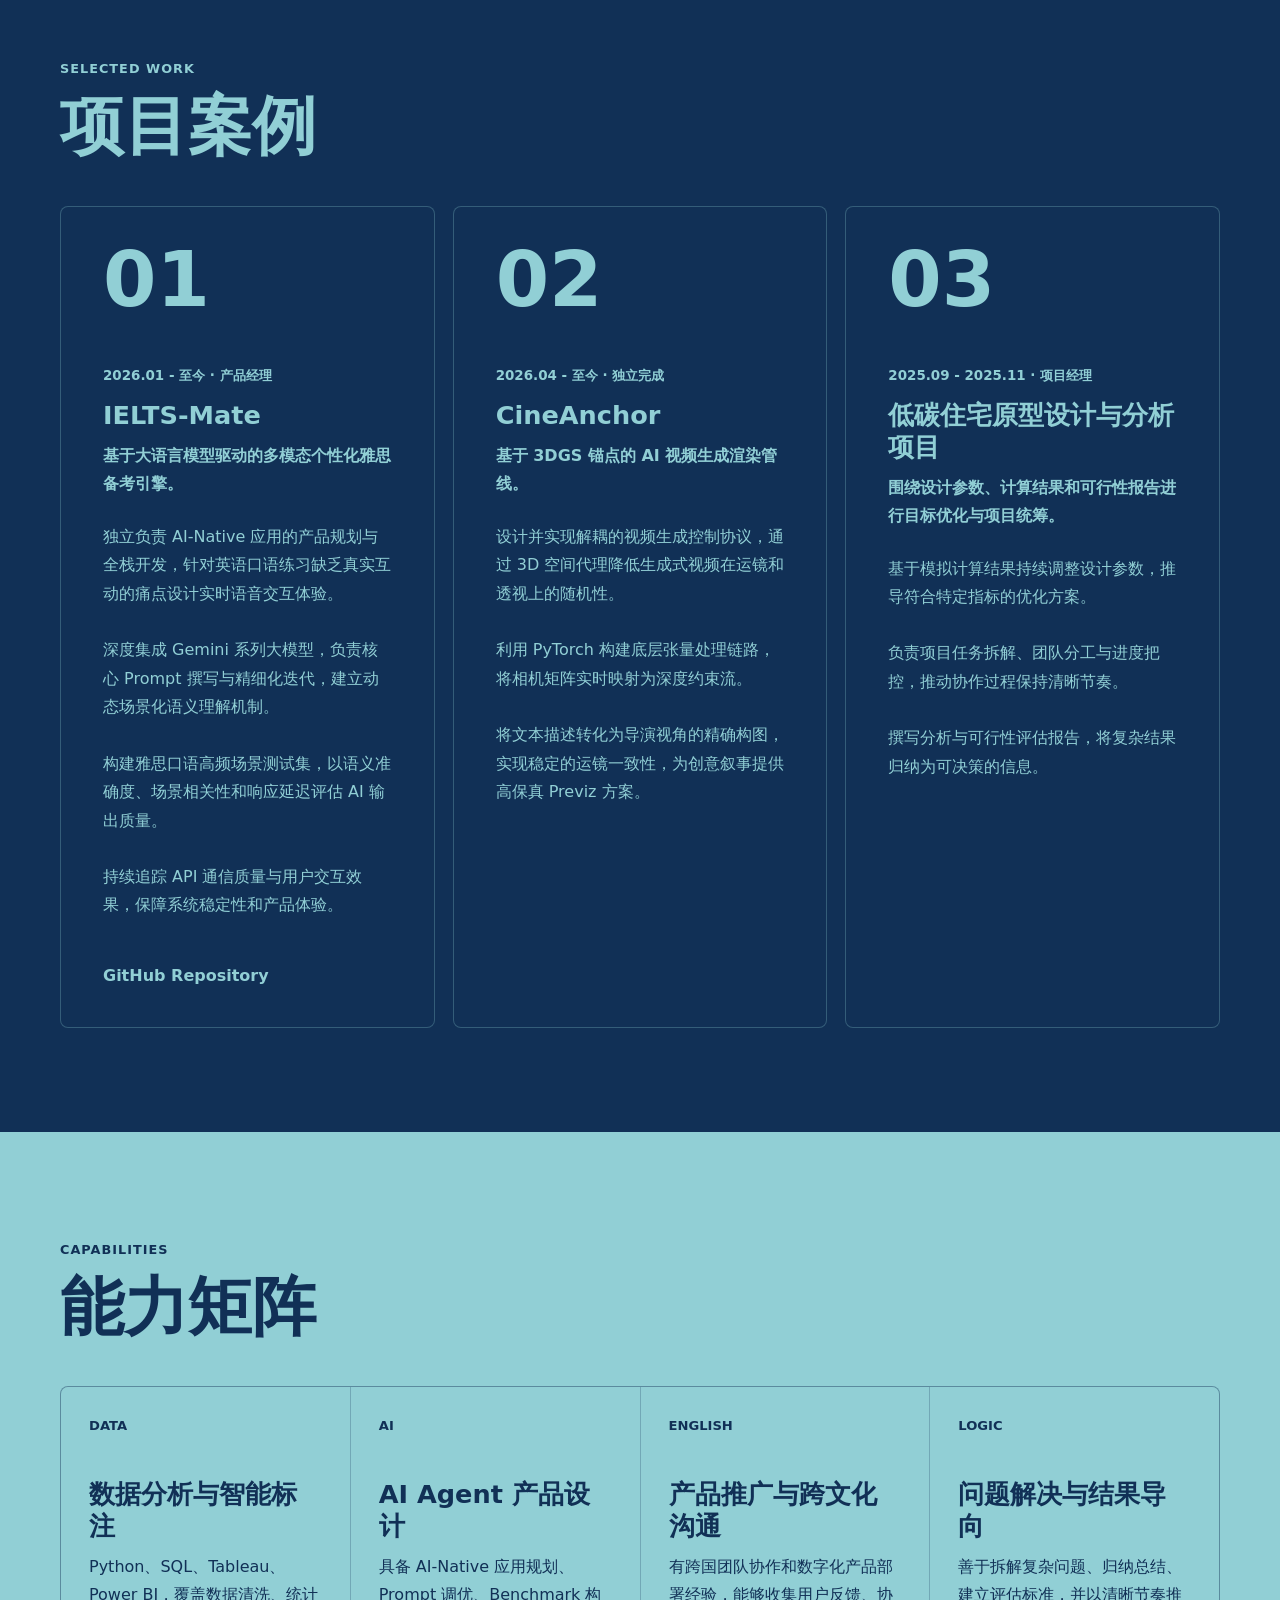
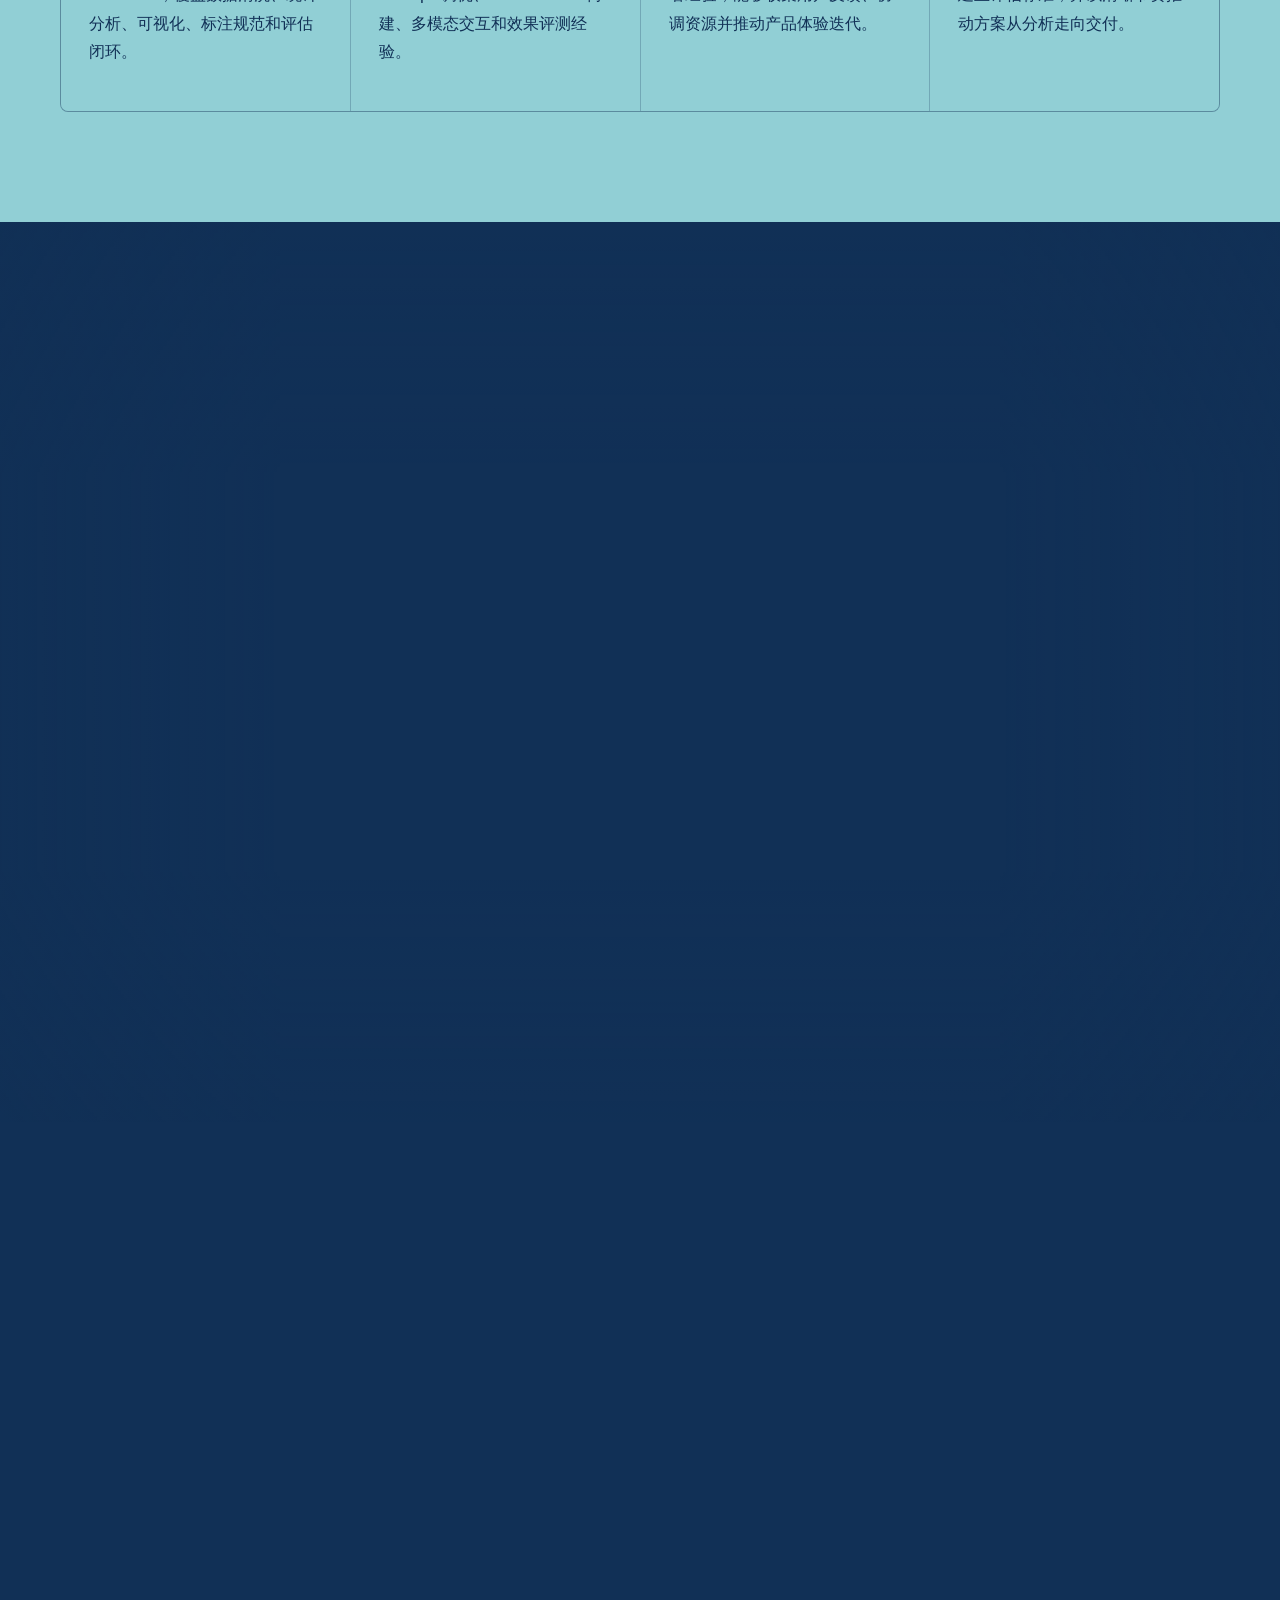
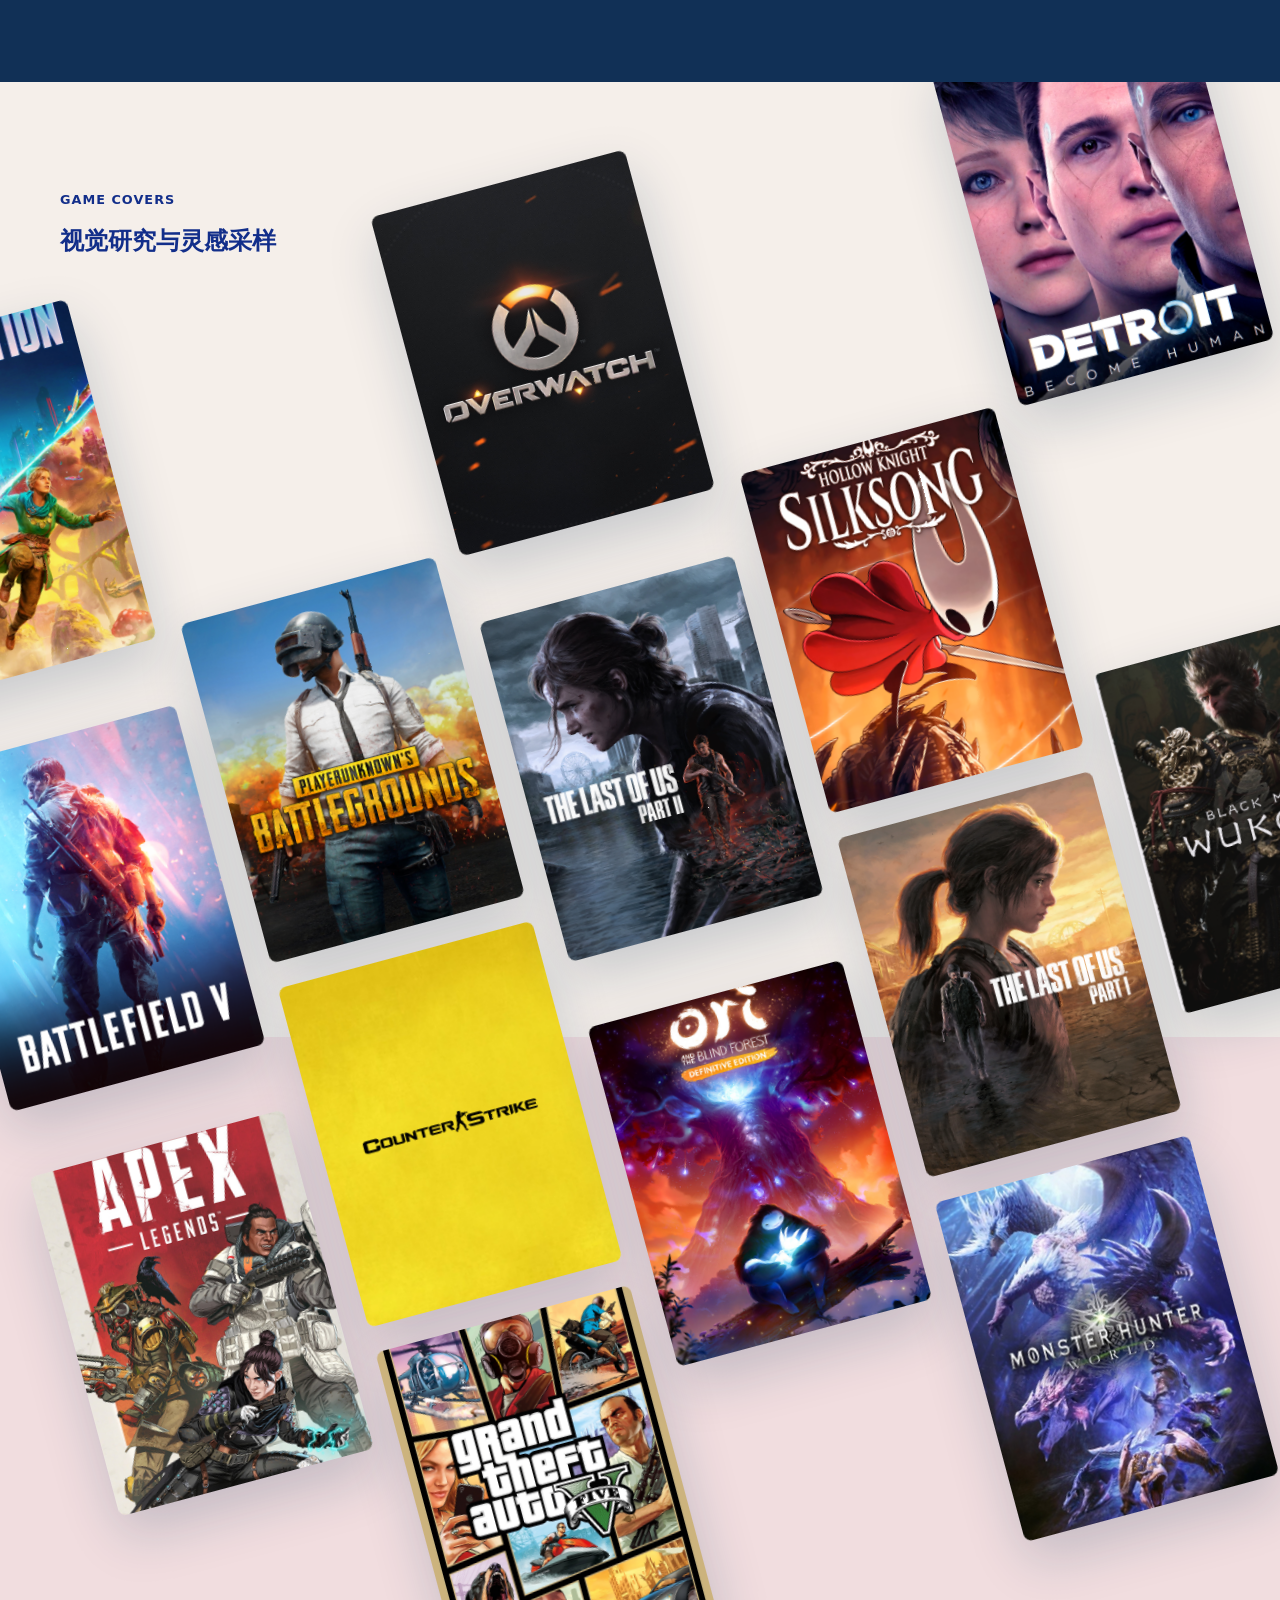
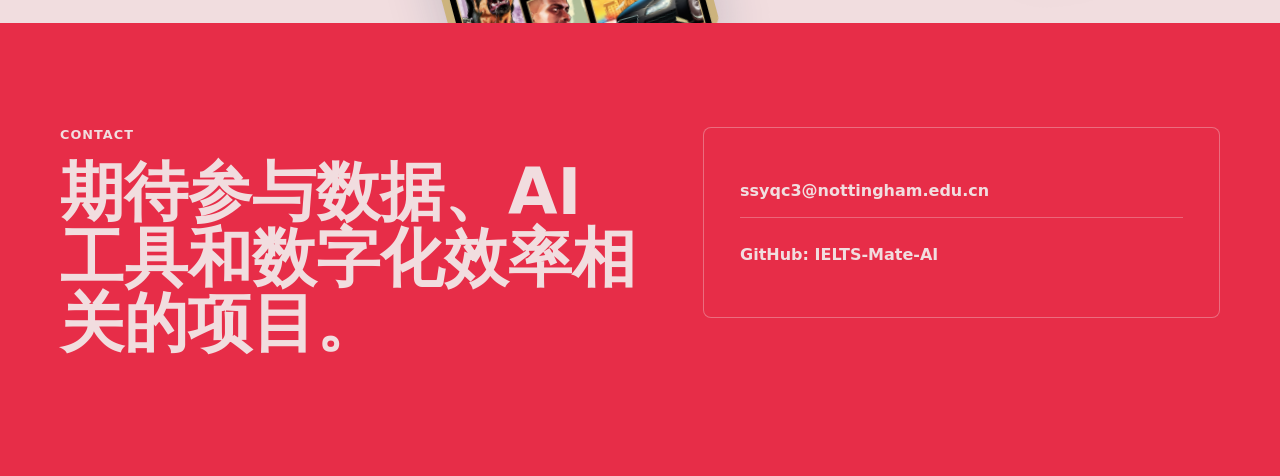
==== commit 3370fa94: "Add scroll-driven video transition and cover wall" ====
--- a/index.html
+++ b/index.html
@@ -224,6 +224,50 @@
           </div>
         </section>
 
+        <section class="video-transition" aria-label="Shift video transition" data-video-transition>
+          <div class="video-pin">
+            <div class="split-panel split-panel-left" data-split-panel="left">
+              <video class="split-video split-video-left" src="./shift-web.mp4" autoplay muted loop playsinline preload="auto"></video>
+            </div>
+            <div class="split-panel split-panel-right" data-split-panel="right">
+              <video class="split-video split-video-right" src="./shift-web.mp4" autoplay muted loop playsinline preload="auto"></video>
+            </div>
+          </div>
+        </section>
+
+        <section class="game-wall-section" aria-labelledby="game-wall-title" data-game-wall>
+          <div class="section-wrap game-wall-heading" data-reveal>
+            <p class="eyebrow">Game Covers</p>
+            <h2 id="game-wall-title">视觉研究与灵感采样</h2>
+          </div>
+          <div class="game-wall" aria-hidden="true">
+            <div class="cover-column" data-cover-column>
+              <img src="./game-cover-01.png" alt="" />
+              <img src="./game-cover-06.png" alt="" />
+              <img src="./game-cover-11.jpg" alt="" />
+            </div>
+            <div class="cover-column" data-cover-column>
+              <img src="./game-cover-02.png" alt="" />
+              <img src="./game-cover-07.png" alt="" />
+              <img src="./game-cover-12.jpg" alt="" />
+            </div>
+            <div class="cover-column" data-cover-column>
+              <img src="./game-cover-03.png" alt="" />
+              <img src="./game-cover-08.png" alt="" />
+              <img src="./game-cover-13.jpg" alt="" />
+            </div>
+            <div class="cover-column" data-cover-column>
+              <img src="./game-cover-04.png" alt="" />
+              <img src="./game-cover-09.png" alt="" />
+              <img src="./game-cover-14.jpg" alt="" />
+            </div>
+            <div class="cover-column" data-cover-column>
+              <img src="./game-cover-05.png" alt="" />
+              <img src="./game-cover-10.png" alt="" />
+            </div>
+          </div>
+        </section>
+
         <section class="contact-band" id="contact" aria-labelledby="contact-title">
           <div class="section-wrap contact-grid">
             <div class="section-heading inverse" data-reveal>
--- a/styles.css
+++ b/styles.css
@@ -5,10 +5,10 @@
   --water-blue: #91cfd5;
   --soft-rose: #f1dddf;
   --red: #e72d48;
-  --ink: #102033;
-  --muted: rgba(16, 32, 51, 0.68);
-  --line: rgba(18, 46, 138, 0.16);
-  --shadow: 0 28px 90px rgba(17, 48, 86, 0.18);
+  --ink: #122e8a;
+  --muted: #122e8a;
+  --line: rgba(18, 46, 138, 0.18);
+  --shadow: 0 24px 80px rgba(18, 46, 138, 0.12);
   --font-cn: "PingFang SC", "Hiragino Sans GB", "Microsoft YaHei", system-ui, -apple-system, BlinkMacSystemFont, "Segoe UI", sans-serif;
   --font-display: "Avenir Next", "Inter", "PingFang SC", system-ui, -apple-system, BlinkMacSystemFont, "Segoe UI", sans-serif;
 }
@@ -24,17 +24,15 @@
 
 body {
   margin: 0;
-  color: var(--ink);
-  background:
-    linear-gradient(115deg, rgba(245, 239, 234, 0.96) 0%, rgba(241, 221, 223, 0.82) 47%, rgba(145, 207, 213, 0.58) 100%),
-    var(--cream);
+  color: var(--deep-blue);
+  background: var(--cream);
   font-family: var(--font-cn);
   letter-spacing: 0;
   min-width: 320px;
 }
 
 body::selection {
-  color: var(--cream);
+  color: var(--soft-rose);
   background: var(--red);
 }
 
@@ -57,7 +55,7 @@
 
 .site-shell {
   position: relative;
-  overflow: hidden;
+  overflow-x: hidden;
 }
 
 .flow-field {
@@ -67,7 +65,7 @@
   width: 100vw;
   height: 100vh;
   pointer-events: none;
-  opacity: 0.5;
+  opacity: 0.16;
 }
 
 .topbar,
@@ -83,6 +81,7 @@
 
 .topbar {
   position: fixed;
+  z-index: 20;
   top: 18px;
   left: 50%;
   width: min(1160px, calc(100% - 32px));
@@ -92,9 +91,9 @@
   justify-content: space-between;
   gap: 20px;
   padding: 10px 12px;
-  border: 1px solid rgba(245, 239, 234, 0.52);
-  background: rgba(245, 239, 234, 0.7);
-  box-shadow: 0 18px 60px rgba(17, 48, 86, 0.12);
+  border: 1px solid rgba(18, 46, 138, 0.16);
+  background: rgba(245, 239, 234, 0.84);
+  box-shadow: 0 18px 54px rgba(18, 46, 138, 0.1);
   backdrop-filter: blur(24px);
   border-radius: 999px;
 }
@@ -133,7 +132,7 @@
 
 .nav a {
   padding: 9px 14px;
-  color: rgba(17, 48, 86, 0.78);
+  color: var(--deep-blue);
   border-radius: 999px;
   font-size: 0.93rem;
   font-weight: 700;
@@ -156,7 +155,7 @@
 
 .eyebrow {
   margin: 0 0 18px;
-  color: var(--red);
+  color: var(--deep-blue);
   font-family: var(--font-display);
   font-size: clamp(0.76rem, 1vw, 0.86rem);
   font-weight: 800;
@@ -194,7 +193,7 @@
 .hero-intro {
   max-width: 720px;
   margin-bottom: 34px;
-  color: var(--muted);
+  color: var(--deep-blue);
   font-size: clamp(1rem, 1.6vw, 1.22rem);
   line-height: 1.9;
 }
@@ -226,9 +225,9 @@
 }
 
 .btn.secondary {
-  color: var(--ink-blue);
-  background: rgba(245, 239, 234, 0.52);
-  border-color: rgba(18, 46, 138, 0.24);
+  color: var(--deep-blue);
+  background: var(--cream);
+  border-color: var(--deep-blue);
 }
 
 .btn:hover {
@@ -248,9 +247,7 @@
   content: "";
   position: absolute;
   inset: 9% -3% 11% 12%;
-  background:
-    linear-gradient(135deg, var(--water-blue), rgba(145, 207, 213, 0) 54%),
-    var(--ink-blue);
+  background: var(--deep-blue);
   clip-path: polygon(9% 0, 100% 8%, 88% 100%, 0 91%);
   opacity: 0.96;
 }
@@ -262,7 +259,7 @@
   bottom: 8%;
   width: 42%;
   height: 18%;
-  background: var(--red);
+  background: var(--cream);
   clip-path: polygon(0 18%, 100% 0, 82% 82%, 8% 100%);
   mix-blend-mode: multiply;
 }
@@ -273,7 +270,7 @@
   width: min(410px, 78vw);
   aspect-ratio: 4 / 5;
   overflow: hidden;
-  border: 10px solid rgba(245, 239, 234, 0.68);
+  border: 10px solid var(--cream);
   border-radius: 8px;
   box-shadow: var(--shadow);
   transform: rotate(1.4deg);
@@ -300,7 +297,7 @@
 
 .signal-strip span {
   padding: 9px 12px;
-  color: var(--cream);
+  color: var(--soft-rose);
   background: var(--red);
   border-radius: 999px;
   font-family: var(--font-display);
@@ -311,7 +308,7 @@
 
 .profile-band {
   padding: 96px 0;
-  background: var(--ink-blue);
+  background: var(--deep-blue);
   color: var(--cream);
 }
 
@@ -335,9 +332,35 @@
   color: var(--cream);
 }
 
+.profile-band .eyebrow {
+  color: var(--cream);
+}
+
+.education-section .section-heading h2,
+.timeline-section .section-heading h2,
+.education-section .eyebrow,
+.timeline-section .eyebrow {
+  color: var(--red);
+}
+
+.project-band .section-heading.inverse h2,
+.project-band .eyebrow {
+  color: var(--water-blue);
+}
+
+.skill-section .section-heading h2,
+.skill-section .eyebrow {
+  color: var(--ink-blue);
+}
+
+.contact-band .section-heading.inverse h2,
+.contact-band .eyebrow {
+  color: var(--soft-rose);
+}
+
 .profile-copy p {
   margin-bottom: 0;
-  color: rgba(245, 239, 234, 0.78);
+  color: var(--cream);
   font-size: clamp(1rem, 1.45vw, 1.2rem);
   line-height: 1.92;
 }
@@ -348,21 +371,21 @@
   grid-template-columns: repeat(3, 1fr);
   gap: 1px;
   overflow: hidden;
-  border: 1px solid rgba(145, 207, 213, 0.32);
+  border: 1px solid rgba(245, 239, 234, 0.28);
   border-radius: 8px;
-  background: rgba(145, 207, 213, 0.32);
+  background: rgba(245, 239, 234, 0.28);
 }
 
 .metric-grid article {
   min-height: 170px;
   padding: 24px;
-  background: rgba(245, 239, 234, 0.06);
+  background: var(--deep-blue);
 }
 
 .metric-grid span {
   display: block;
   margin-bottom: 28px;
-  color: var(--water-blue);
+  color: var(--cream);
   font-family: var(--font-display);
   font-size: clamp(2rem, 4vw, 3.6rem);
   font-weight: 800;
@@ -376,14 +399,27 @@
 }
 
 .metric-grid p {
-  color: rgba(245, 239, 234, 0.66);
+  color: var(--cream);
   line-height: 1.7;
 }
 
 .education-section,
-.timeline-section,
+.timeline-section {
+  padding: 110px 0;
+}
+
+.education-section,
+.timeline-section {
+  color: var(--red);
+  background: var(--soft-rose);
+  border-radius: 8px;
+}
+
 .skill-section {
-  padding: 110px 0;
+  width: 100%;
+  padding: 110px max(20px, calc((100% - 1160px) / 2));
+  color: var(--ink-blue);
+  background: var(--water-blue);
 }
 
 .education-panel {
@@ -392,15 +428,15 @@
   gap: 34px;
   margin-top: 42px;
   padding: clamp(24px, 4vw, 46px);
-  border: 1px solid var(--line);
+  border: 1px solid rgba(231, 45, 72, 0.22);
   border-radius: 8px;
-  background: rgba(245, 239, 234, 0.68);
-  box-shadow: 0 20px 70px rgba(17, 48, 86, 0.1);
+  background: var(--soft-rose);
+  box-shadow: none;
 }
 
 .period {
   margin-bottom: 12px;
-  color: var(--red);
+  color: inherit;
   font-family: var(--font-display);
   font-size: 0.84rem;
   font-weight: 800;
@@ -412,7 +448,7 @@
 .project-card h3,
 .skill-grid h3 {
   margin-bottom: 10px;
-  color: var(--ink-blue);
+  color: inherit;
   font-size: clamp(1.24rem, 2vw, 1.72rem);
   line-height: 1.24;
 }
@@ -422,7 +458,7 @@
 .timeline-content li,
 .project-card p,
 .skill-grid p {
-  color: var(--muted);
+  color: inherit;
   line-height: 1.78;
 }
 
@@ -447,7 +483,7 @@
   bottom: 12px;
   left: 21px;
   width: 2px;
-  background: linear-gradient(var(--deep-blue), var(--water-blue), var(--red));
+  background: var(--red);
 }
 
 .timeline-item {
@@ -466,31 +502,29 @@
   z-index: 1;
   width: 44px;
   height: 44px;
-  border: 11px solid var(--cream);
+  border: 11px solid var(--soft-rose);
   border-radius: 50%;
-  background: var(--water-blue);
-  box-shadow: 0 0 0 1px var(--line), 0 16px 40px rgba(17, 48, 86, 0.12);
+  background: var(--red);
+  box-shadow: none;
 }
 
 .timeline-content {
   padding: clamp(22px, 4vw, 38px);
-  border: 1px solid var(--line);
+  border: 1px solid rgba(231, 45, 72, 0.22);
   border-radius: 8px;
-  background: rgba(245, 239, 234, 0.72);
+  background: var(--soft-rose);
 }
 
 .role {
   margin-bottom: 22px;
-  color: var(--deep-blue);
+  color: var(--red);
   font-weight: 800;
 }
 
 .project-band {
   padding: 104px 0;
-  color: var(--cream);
-  background:
-    linear-gradient(130deg, rgba(18, 46, 138, 0.96), rgba(17, 48, 86, 0.98) 52%, rgba(231, 45, 72, 0.88)),
-    var(--deep-blue);
+  color: var(--water-blue);
+  background: var(--ink-blue);
 }
 
 .project-grid {
@@ -504,18 +538,14 @@
   position: relative;
   min-height: 420px;
   padding: clamp(24px, 4vw, 42px);
-  border: 1px solid rgba(245, 239, 234, 0.22);
+  border: 1px solid rgba(145, 207, 213, 0.28);
   border-radius: 8px;
-  background: rgba(245, 239, 234, 0.09);
+  background: var(--ink-blue);
   overflow: hidden;
 }
 
 .project-card::before {
-  content: "";
-  position: absolute;
-  inset: 0;
-  background: linear-gradient(150deg, rgba(145, 207, 213, 0.18), transparent 52%);
-  pointer-events: none;
+  content: none;
 }
 
 .project-card > * {
@@ -524,7 +554,7 @@
 }
 
 .project-card.featured {
-  background: rgba(245, 239, 234, 0.15);
+  background: var(--ink-blue);
 }
 
 .project-index {
@@ -537,12 +567,12 @@
 }
 
 .project-card h3 {
-  color: var(--cream);
+  color: var(--water-blue);
 }
 
 .project-subtitle {
   margin-bottom: 24px;
-  color: rgba(245, 239, 234, 0.84);
+  color: var(--water-blue);
   font-weight: 800;
 }
 
@@ -553,7 +583,7 @@
 
 .project-points p,
 .project-card .period {
-  color: rgba(245, 239, 234, 0.72);
+  color: var(--water-blue);
 }
 
 .text-link {
@@ -570,33 +600,155 @@
   gap: 1px;
   margin-top: 46px;
   overflow: hidden;
-  border: 1px solid var(--line);
+  border: 1px solid rgba(17, 48, 86, 0.24);
   border-radius: 8px;
-  background: var(--line);
+  background: rgba(17, 48, 86, 0.24);
 }
 
 .skill-grid article {
   min-height: 300px;
   padding: 28px;
-  background: rgba(245, 239, 234, 0.68);
+  background: var(--water-blue);
 }
 
 .skill-grid span {
   display: inline-flex;
   margin-bottom: 46px;
-  color: var(--red);
+  color: var(--ink-blue);
   font-family: var(--font-display);
   font-size: 0.82rem;
   font-weight: 800;
   text-transform: uppercase;
 }
 
+.video-transition {
+  --join-progress: 0;
+  position: relative;
+  height: 340svh;
+  background: var(--ink-blue);
+}
+
+.video-pin {
+  position: sticky;
+  top: 0;
+  height: 100svh;
+  overflow: hidden;
+  background: var(--ink-blue);
+  isolation: isolate;
+}
+
+.video-pin::after {
+  content: "";
+  position: absolute;
+  inset: 0;
+  z-index: 3;
+  pointer-events: none;
+  background:
+    linear-gradient(90deg, rgba(17, 48, 86, 0.34), transparent 22%, transparent 78%, rgba(17, 48, 86, 0.34)),
+    linear-gradient(180deg, rgba(17, 48, 86, 0.22), transparent 28%, transparent 72%, rgba(17, 48, 86, 0.26));
+  opacity: calc(0.34 + var(--join-progress) * 0.28);
+}
+
+.split-panel {
+  position: absolute;
+  top: 0;
+  z-index: 2;
+  width: 50vw;
+  height: 100%;
+  overflow: hidden;
+  background: var(--ink-blue);
+  will-change: transform;
+  transform: translate3d(0, 0, 0);
+}
+
+.split-panel-left {
+  left: 0;
+  transform: translate3d(-100%, 0, 0);
+}
+
+.split-panel-right {
+  right: 0;
+  transform: translate3d(100%, 0, 0);
+}
+
+.split-video {
+  position: absolute;
+  top: 0;
+  width: 100vw;
+  max-width: none;
+  height: 100%;
+  object-fit: cover;
+  filter: saturate(1.04) contrast(1.04);
+}
+
+.split-video-left {
+  left: 0;
+}
+
+.split-video-right {
+  right: 0;
+}
+
+.game-wall-section {
+  position: relative;
+  min-height: 118svh;
+  padding: 110px 0 130px;
+  overflow: hidden;
+  color: var(--deep-blue);
+  background: var(--cream);
+}
+
+.game-wall-section::before {
+  content: "";
+  position: absolute;
+  inset: auto -10vw 0;
+  height: 38%;
+  background: var(--soft-rose);
+}
+
+.game-wall-heading {
+  position: relative;
+  z-index: 2;
+  margin-bottom: 18px;
+}
+
+.game-wall {
+  position: relative;
+  z-index: 1;
+  display: grid;
+  grid-template-columns: repeat(5, minmax(150px, 1fr));
+  gap: clamp(14px, 2.2vw, 26px);
+  width: min(1420px, 136vw);
+  margin: -16px auto 0;
+  transform: rotate(-15deg) translate3d(-2vw, 0, 0);
+  transform-origin: 50% 50%;
+  will-change: transform;
+}
+
+.cover-column {
+  display: grid;
+  gap: clamp(14px, 2.2vw, 26px);
+  will-change: transform;
+  transform: translate3d(0, 0, 0);
+}
+
+.cover-column:nth-child(even) {
+  margin-top: clamp(56px, 10vw, 150px);
+}
+
+.cover-column img {
+  width: 100%;
+  aspect-ratio: 3 / 4;
+  object-fit: cover;
+  border-radius: 8px;
+  box-shadow: 0 22px 54px rgba(17, 48, 86, 0.2);
+  transform: translateZ(0);
+}
+
 .contact-band {
   padding: 104px 0 120px;
-  color: var(--cream);
-  background:
-    linear-gradient(105deg, rgba(17, 48, 86, 0.98), rgba(18, 46, 138, 0.94) 58%, rgba(145, 207, 213, 0.72)),
-    var(--ink-blue);
+  color: var(--soft-rose);
+  background: var(--red);
 }
 
 .contact-grid {
@@ -610,16 +762,16 @@
   display: grid;
   gap: 10px;
   padding: clamp(22px, 4vw, 36px);
-  border: 1px solid rgba(245, 239, 234, 0.22);
+  border: 1px solid rgba(241, 221, 223, 0.36);
   border-radius: 8px;
-  background: rgba(245, 239, 234, 0.08);
+  background: var(--red);
 }
 
 .contact-panel a {
   min-width: 0;
   padding: 17px 0;
-  color: rgba(245, 239, 234, 0.88);
-  border-bottom: 1px solid rgba(245, 239, 234, 0.18);
+  color: var(--soft-rose);
+  border-bottom: 1px solid rgba(241, 221, 223, 0.32);
   font-family: var(--font-display);
   font-weight: 800;
   overflow-wrap: anywhere;
@@ -631,7 +783,7 @@
 }
 
 .contact-panel a:hover {
-  color: var(--water-blue);
+  color: var(--soft-rose);
   transform: translateX(5px);
 }
 
@@ -677,6 +829,12 @@
   .skill-grid {
     grid-template-columns: repeat(2, 1fr);
   }
+
+  .game-wall {
+    grid-template-columns: repeat(5, minmax(132px, 1fr));
+    width: 154vw;
+    margin-left: -27vw;
+  }
 }
 
 @media (max-width: 720px) {
@@ -754,6 +912,27 @@
   .timeline-section,
   .skill-section {
     padding: 82px 0;
+  }
+
+  .video-transition {
+    height: 280svh;
+  }
+
+  .game-wall-section {
+    min-height: 104svh;
+    padding: 82px 0 92px;
+  }
+
+  .game-wall {
+    grid-template-columns: repeat(5, minmax(104px, 1fr));
+    gap: 12px;
+    width: 182vw;
+    margin-top: 20px;
+    margin-left: -48vw;
+  }
+
+  .cover-column {
+    gap: 12px;
   }
 
   .metric-grid,
@@ -793,4 +972,19 @@
   .flow-field {
     display: none;
   }
-}
+
+  .video-transition {
+    height: auto;
+  }
+
+  .video-pin {
+    position: relative;
+    height: 100svh;
+  }
+
+  .split-panel-left,
+  .split-panel-right {
+    transform: translate3d(0, 0, 0);
+  }
+
+}
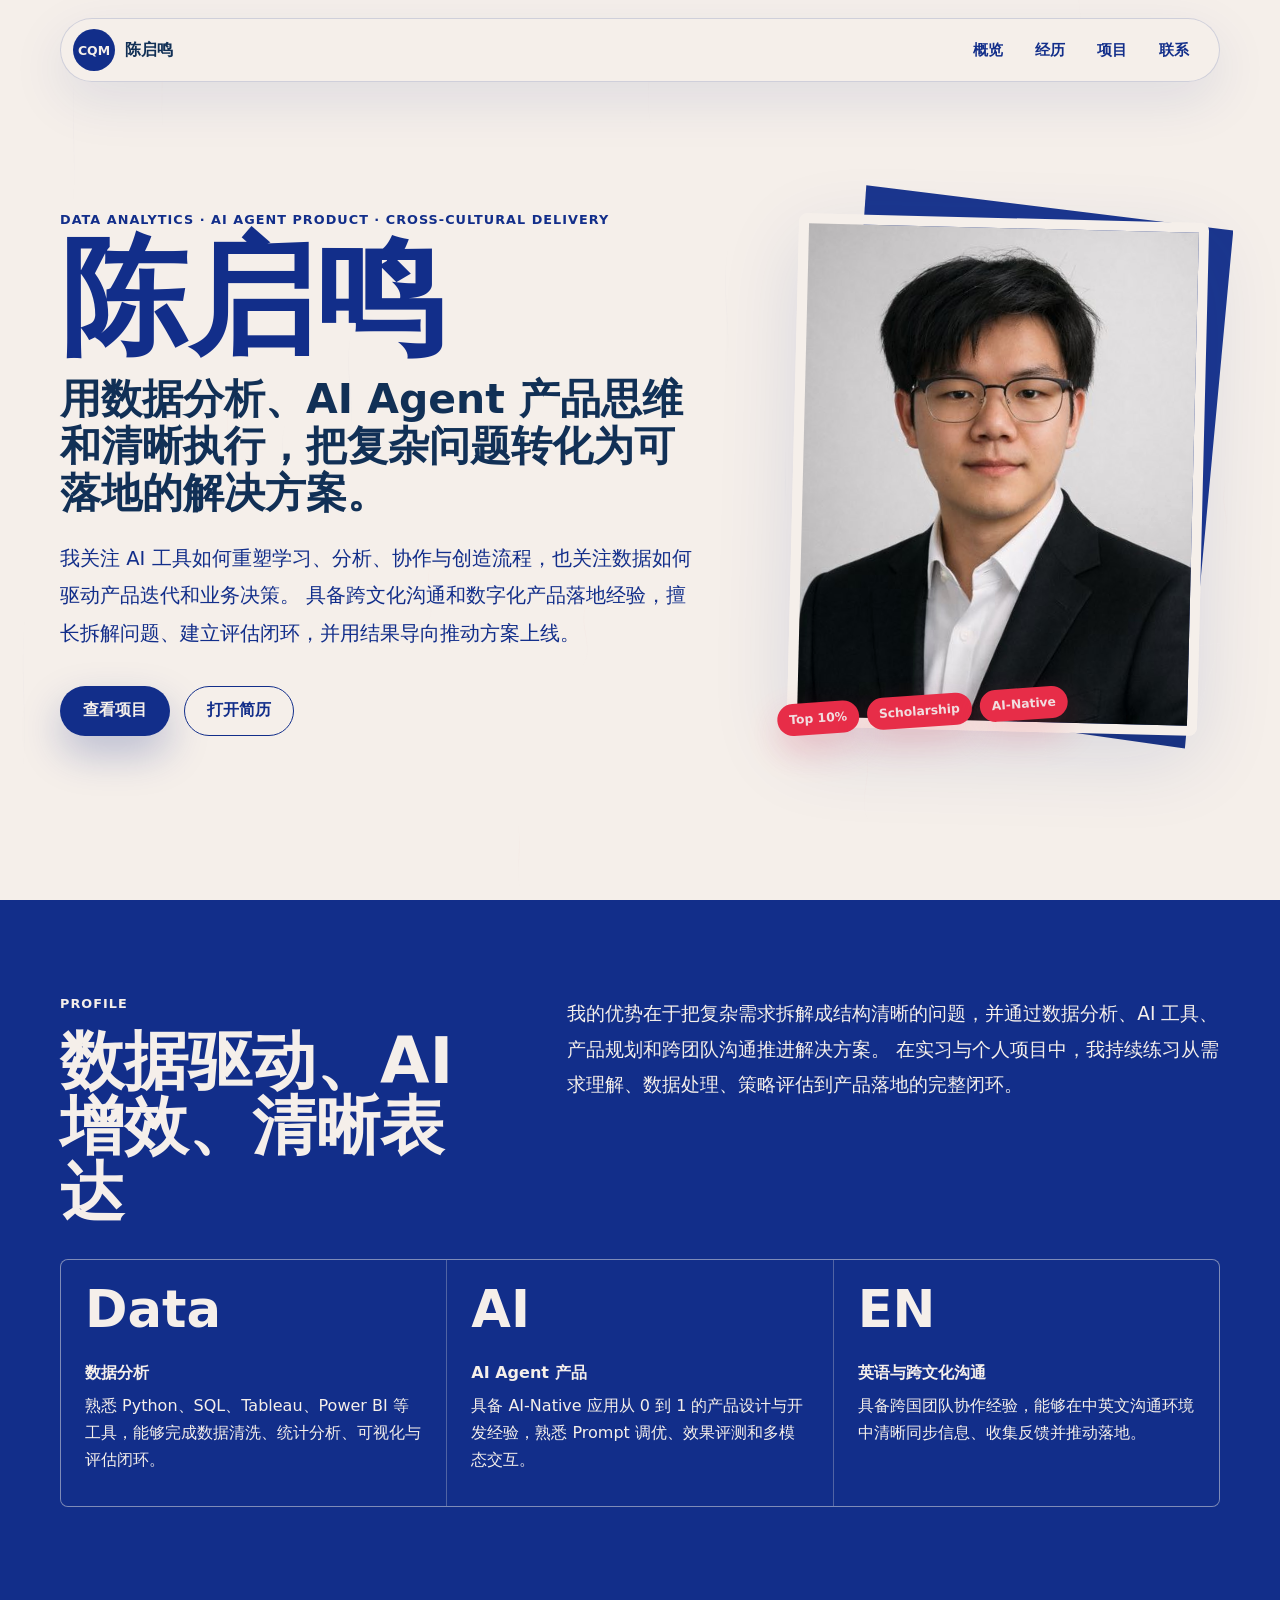
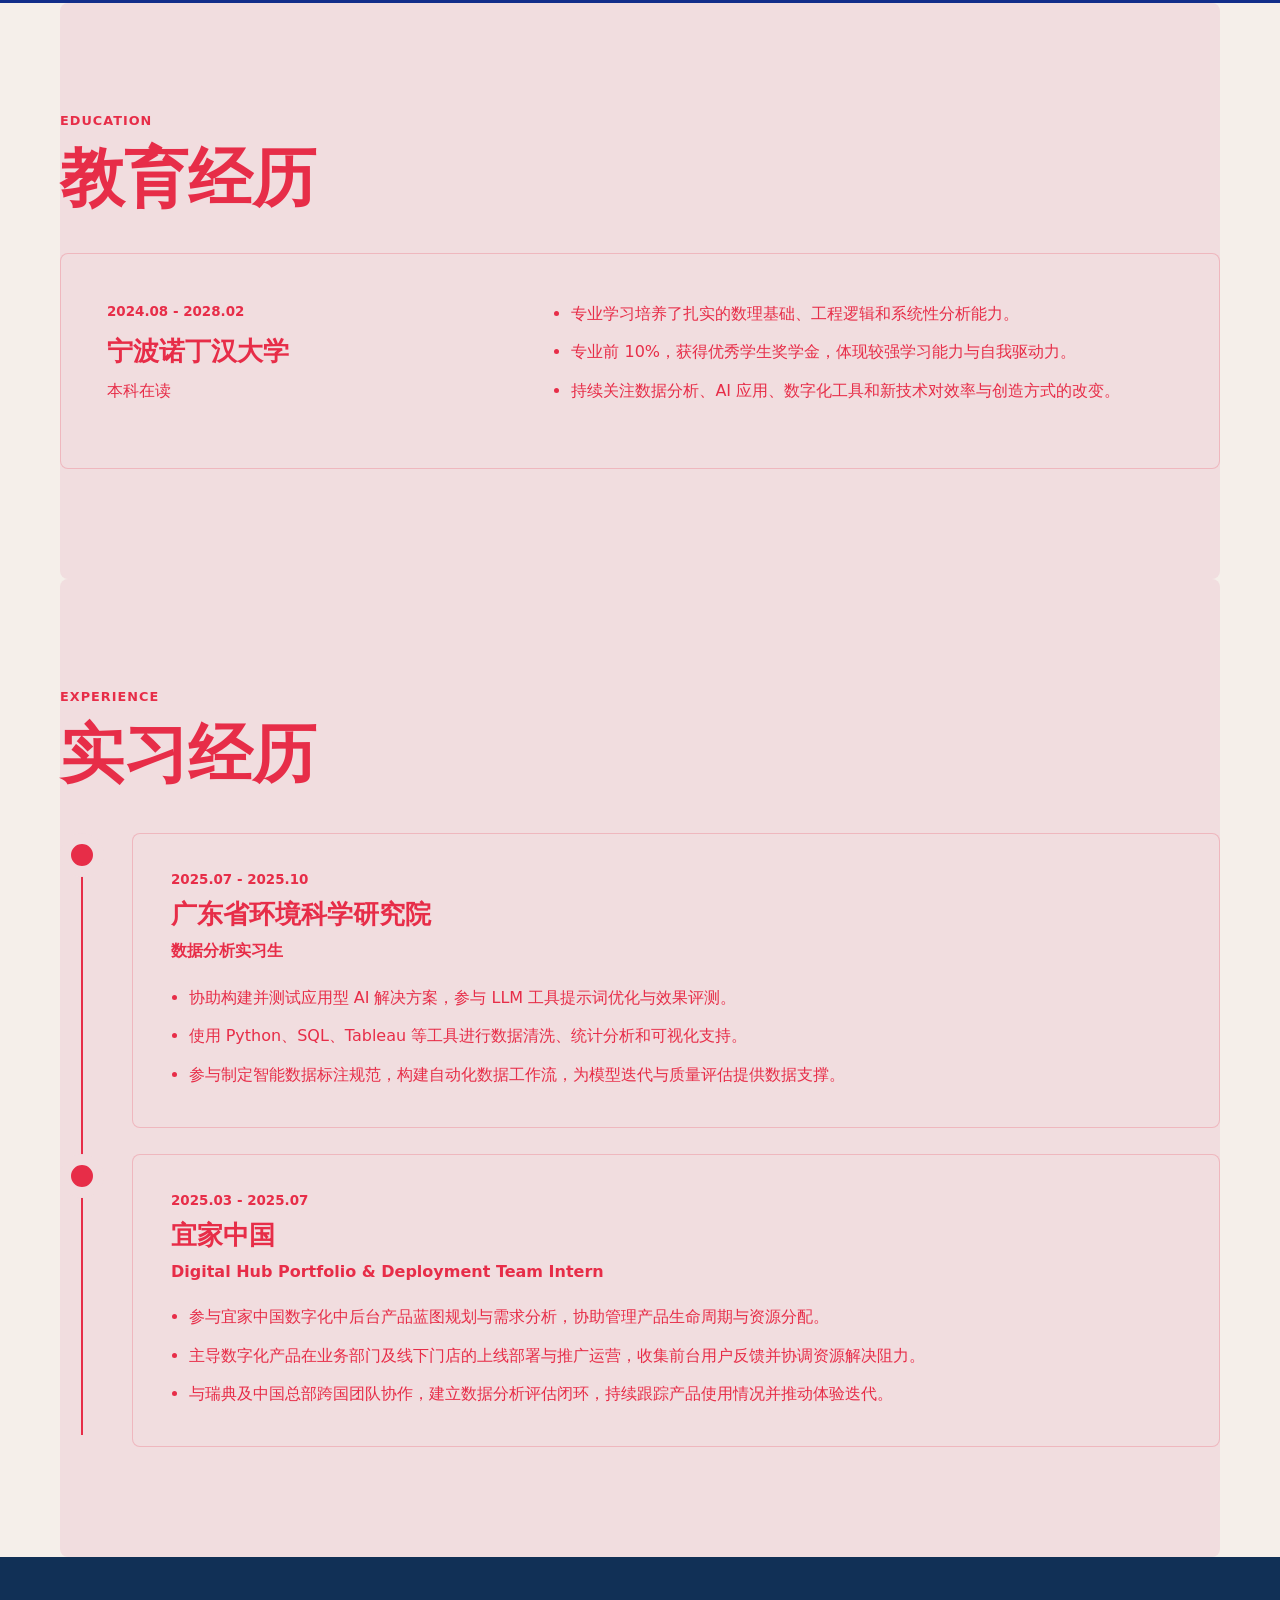
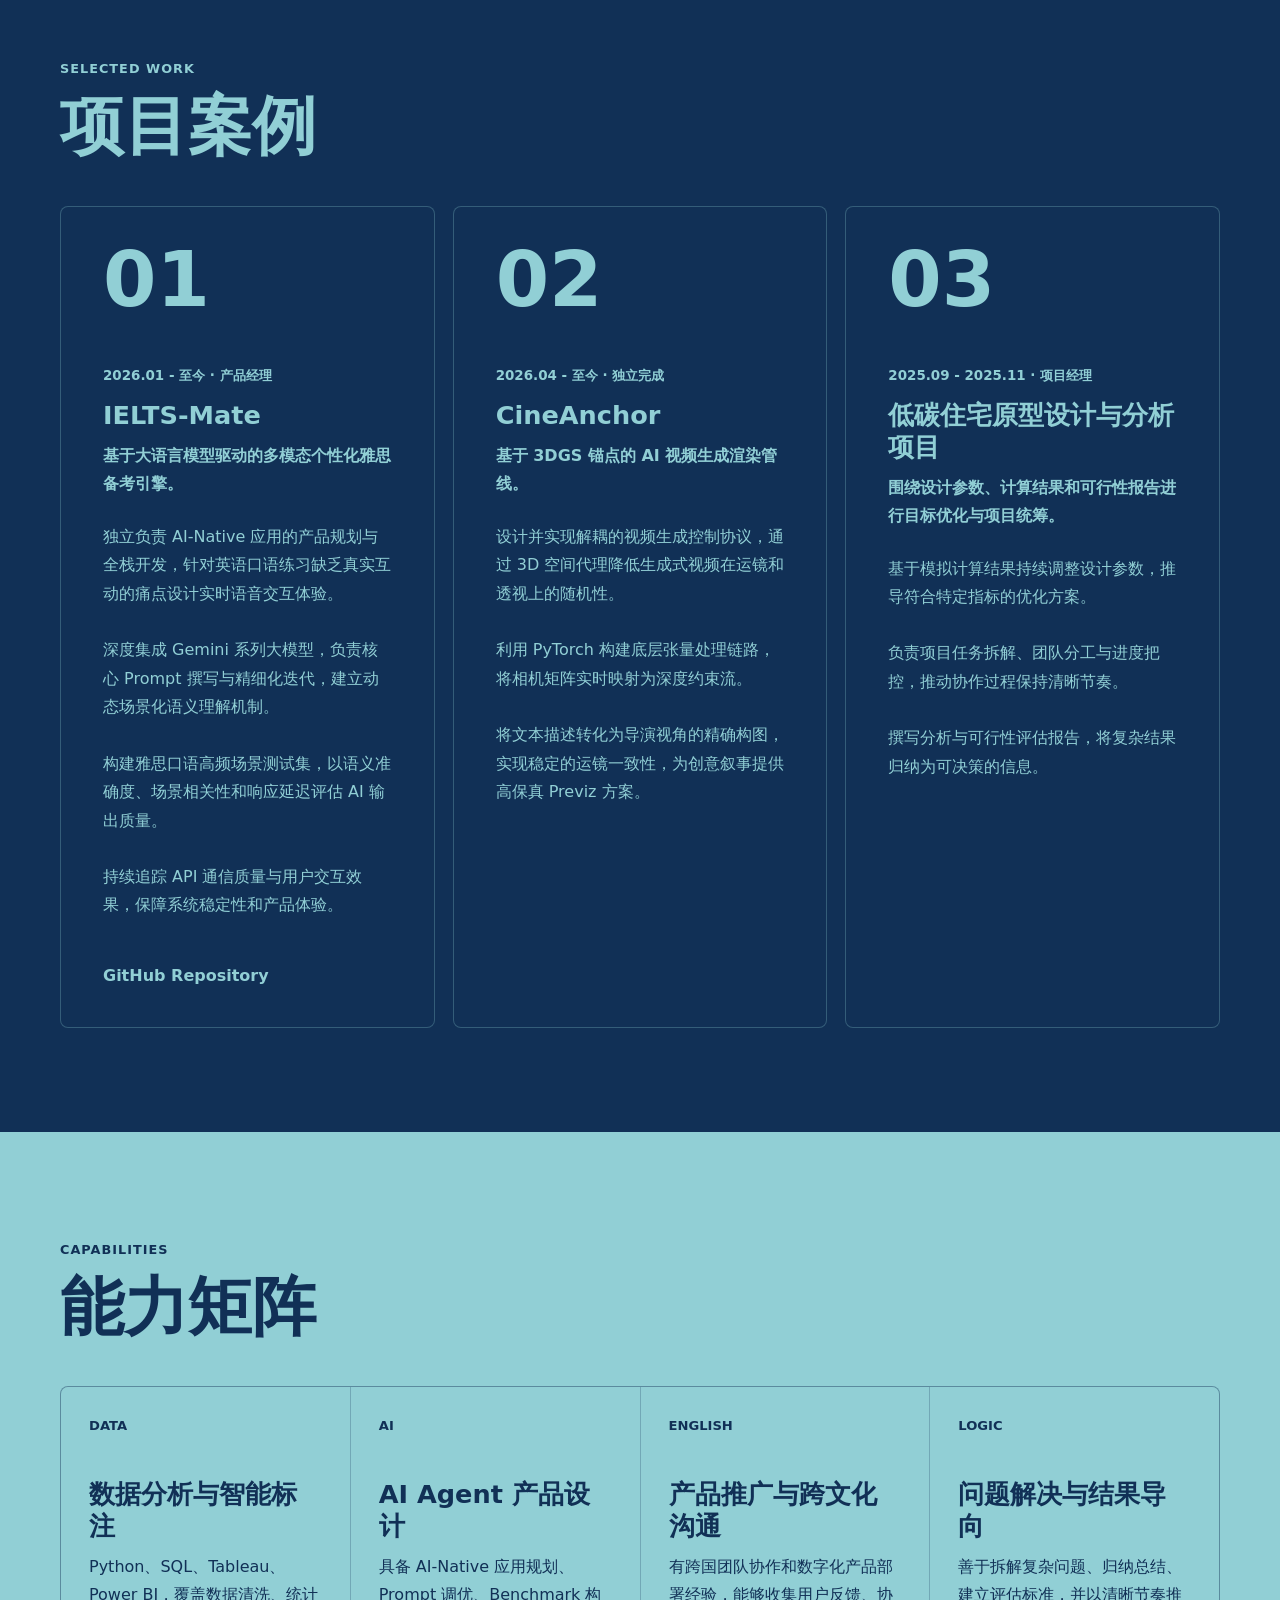
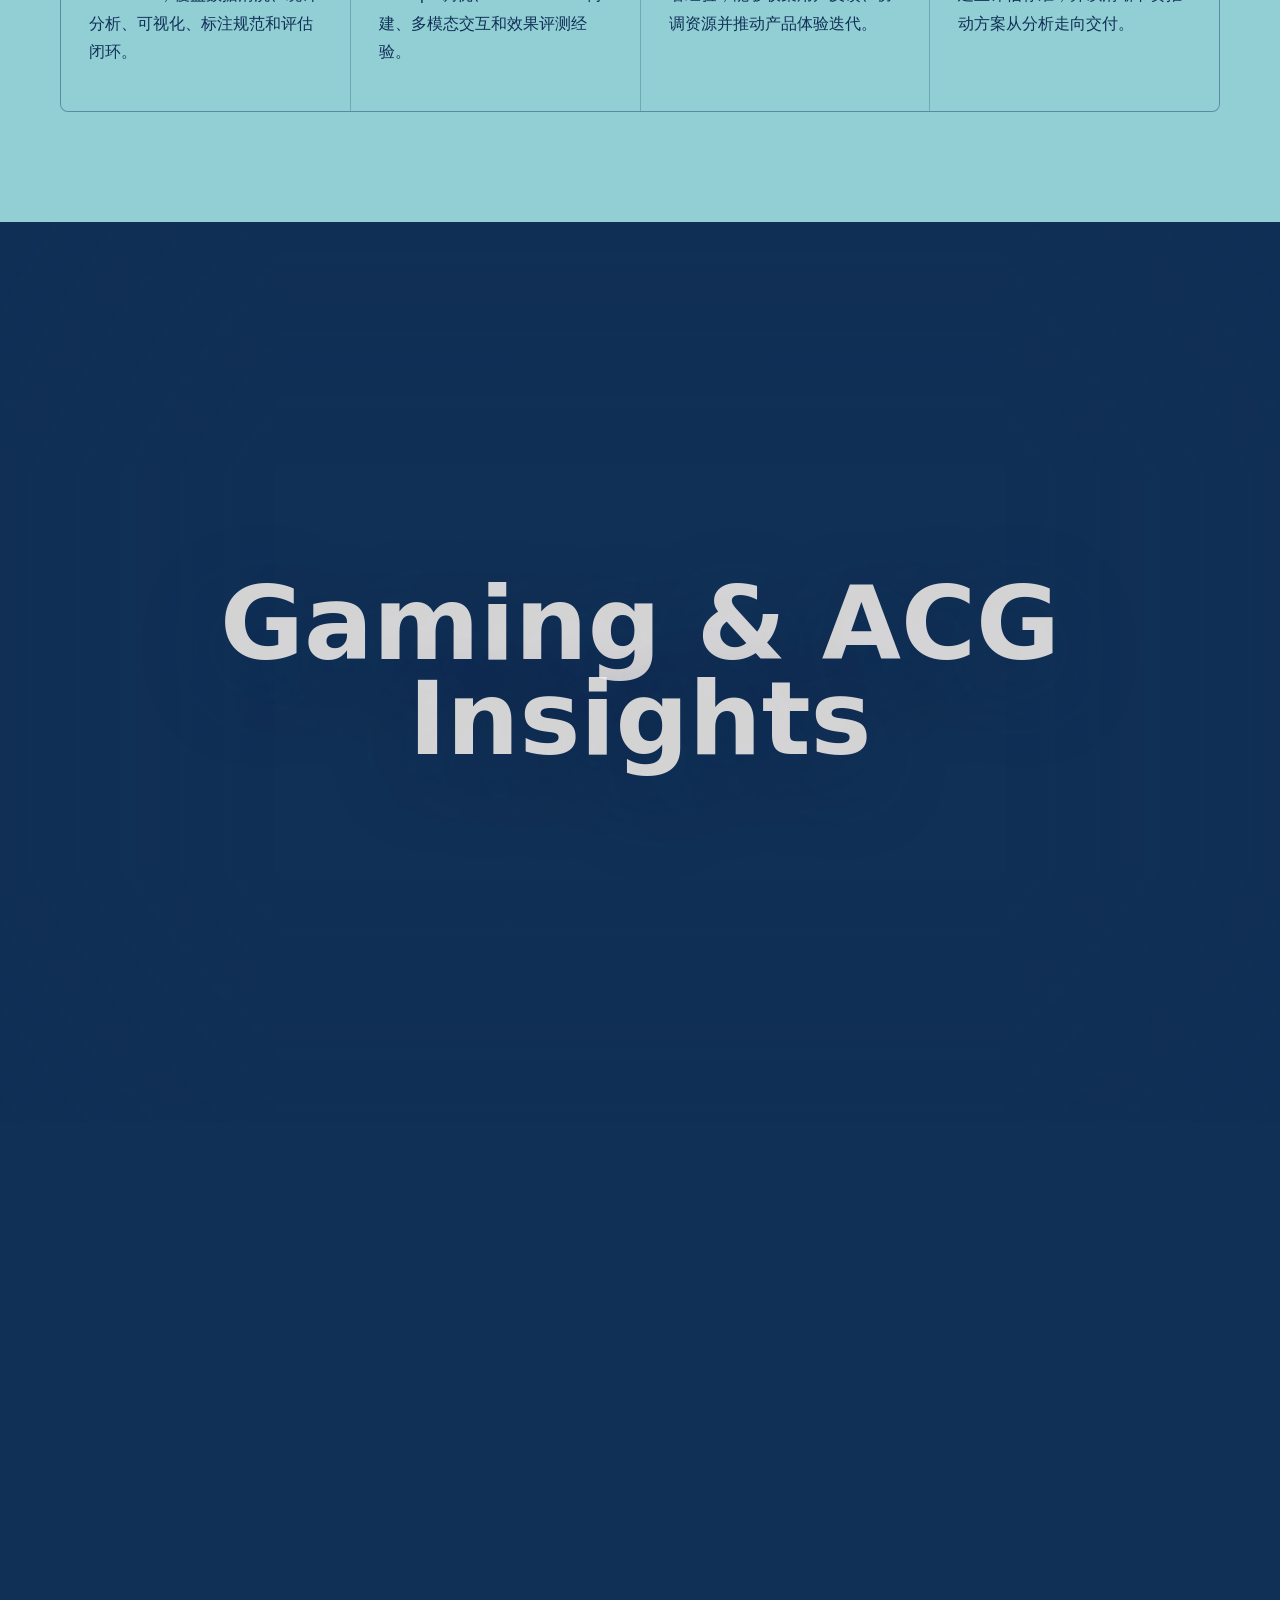
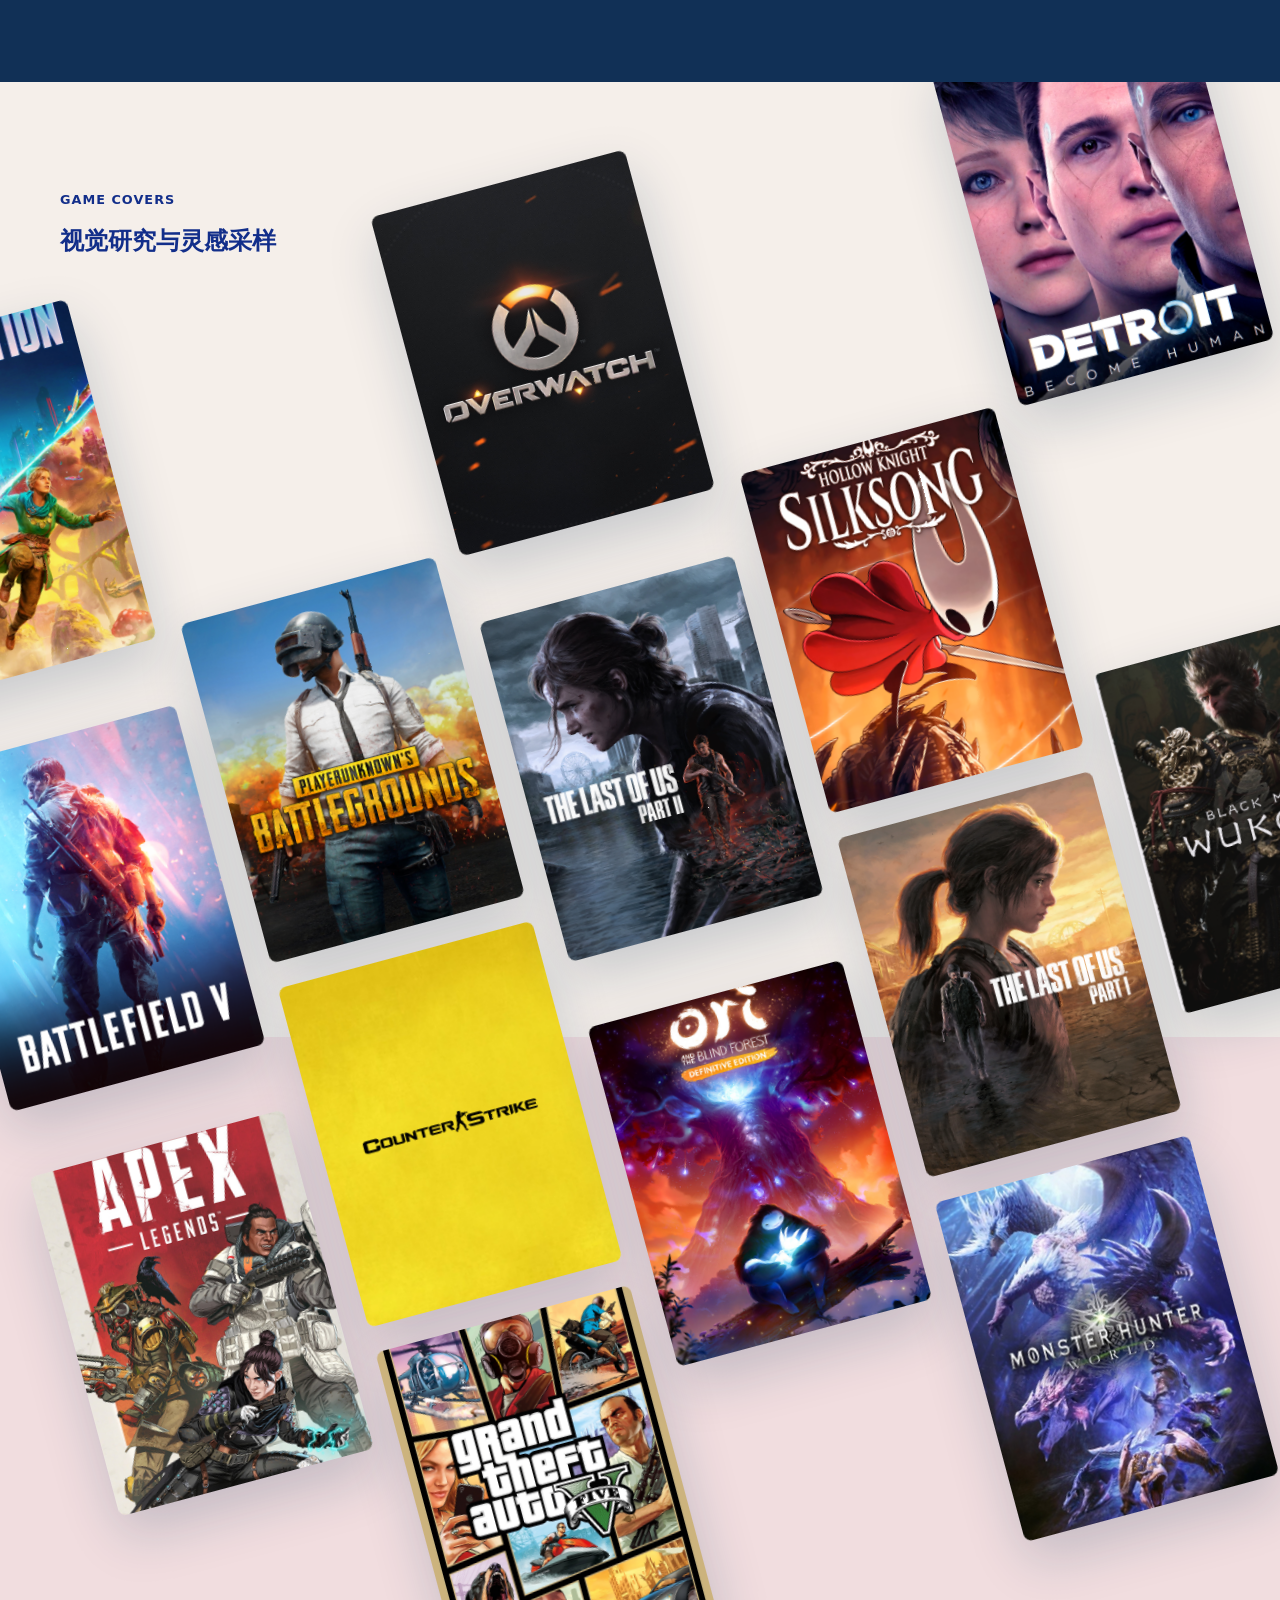
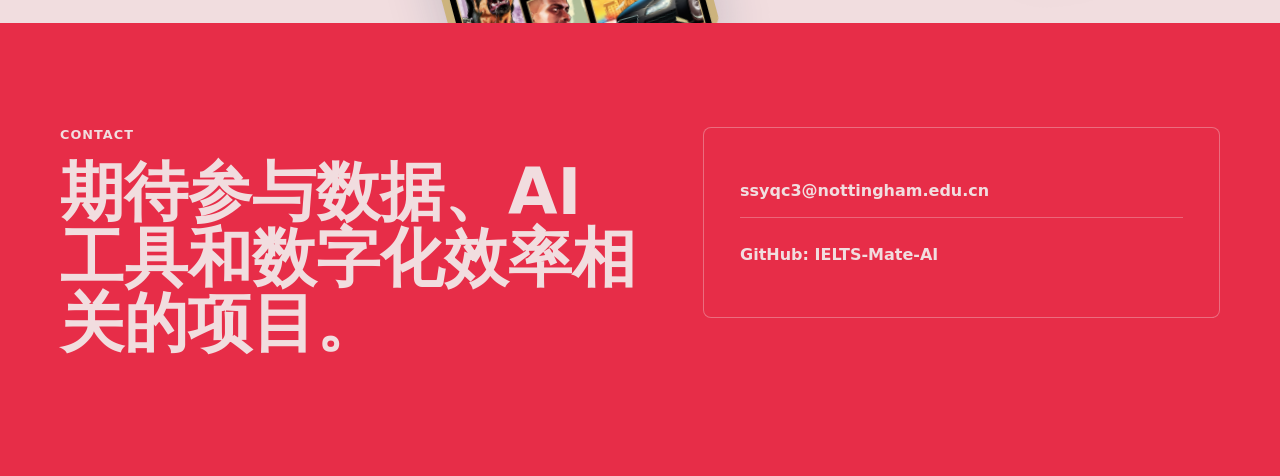
==== commit 34a150d0: "Fix transition pinning and add gaming title" ====
--- a/index.html
+++ b/index.html
@@ -232,6 +232,9 @@
             <div class="split-panel split-panel-right" data-split-panel="right">
               <video class="split-video split-video-right" src="./shift-web.mp4" autoplay muted loop playsinline preload="auto"></video>
             </div>
+            <div class="transition-caption" aria-hidden="true">
+              <span>Gaming &amp; ACG Insights</span>
+            </div>
           </div>
         </section>
 
--- a/styles.css
+++ b/styles.css
@@ -29,6 +29,7 @@
   font-family: var(--font-cn);
   letter-spacing: 0;
   min-width: 320px;
+  overflow-x: clip;
 }
 
 body::selection {
@@ -55,7 +56,7 @@
 
 .site-shell {
   position: relative;
-  overflow-x: hidden;
+  overflow: visible;
 }
 
 .flow-field {
@@ -689,6 +690,31 @@
   right: 0;
 }
 
+.transition-caption {
+  position: absolute;
+  inset: 0;
+  z-index: 4;
+  display: grid;
+  place-items: center;
+  padding: 0 24px;
+  pointer-events: none;
+  opacity: calc(1 - var(--join-progress));
+  transform: translate3d(0, calc(var(--join-progress) * -22px), 0);
+  transition: opacity 120ms linear;
+}
+
+.transition-caption span {
+  max-width: min(980px, 88vw);
+  color: rgba(245, 239, 234, 0.86);
+  font-family: var(--font-display);
+  font-size: clamp(2.4rem, 8vw, 8rem);
+  font-weight: 900;
+  line-height: 0.92;
+  letter-spacing: 0;
+  text-align: center;
+  text-shadow: 0 24px 84px rgba(17, 48, 86, 0.46);
+}
+
 .game-wall-section {
   position: relative;
   min-height: 118svh;
@@ -916,6 +942,10 @@
 
   .video-transition {
     height: 280svh;
+  }
+
+  .transition-caption span {
+    font-size: clamp(2.2rem, 14vw, 4.8rem);
   }
 
   .game-wall-section {
@@ -987,4 +1017,7 @@
     transform: translate3d(0, 0, 0);
   }
 
-}
+  .transition-caption {
+    opacity: 0;
+  }
+}
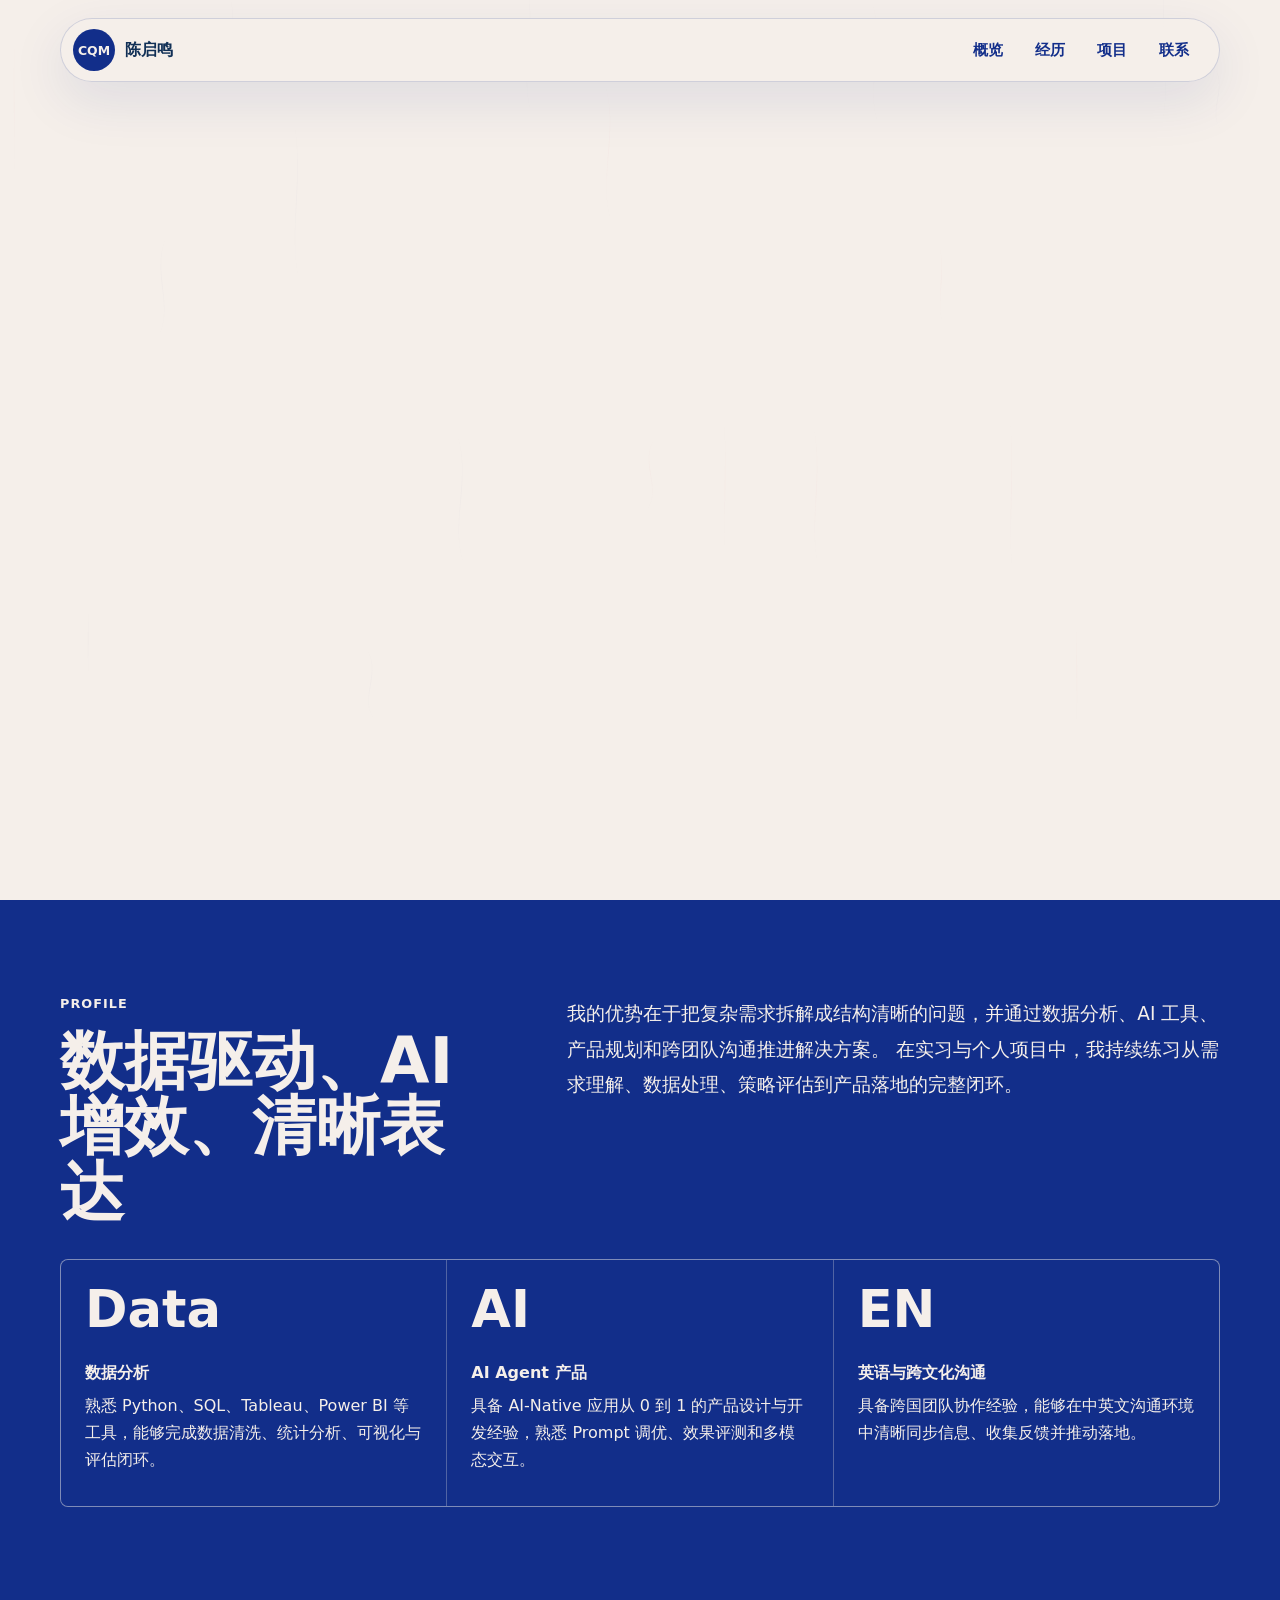
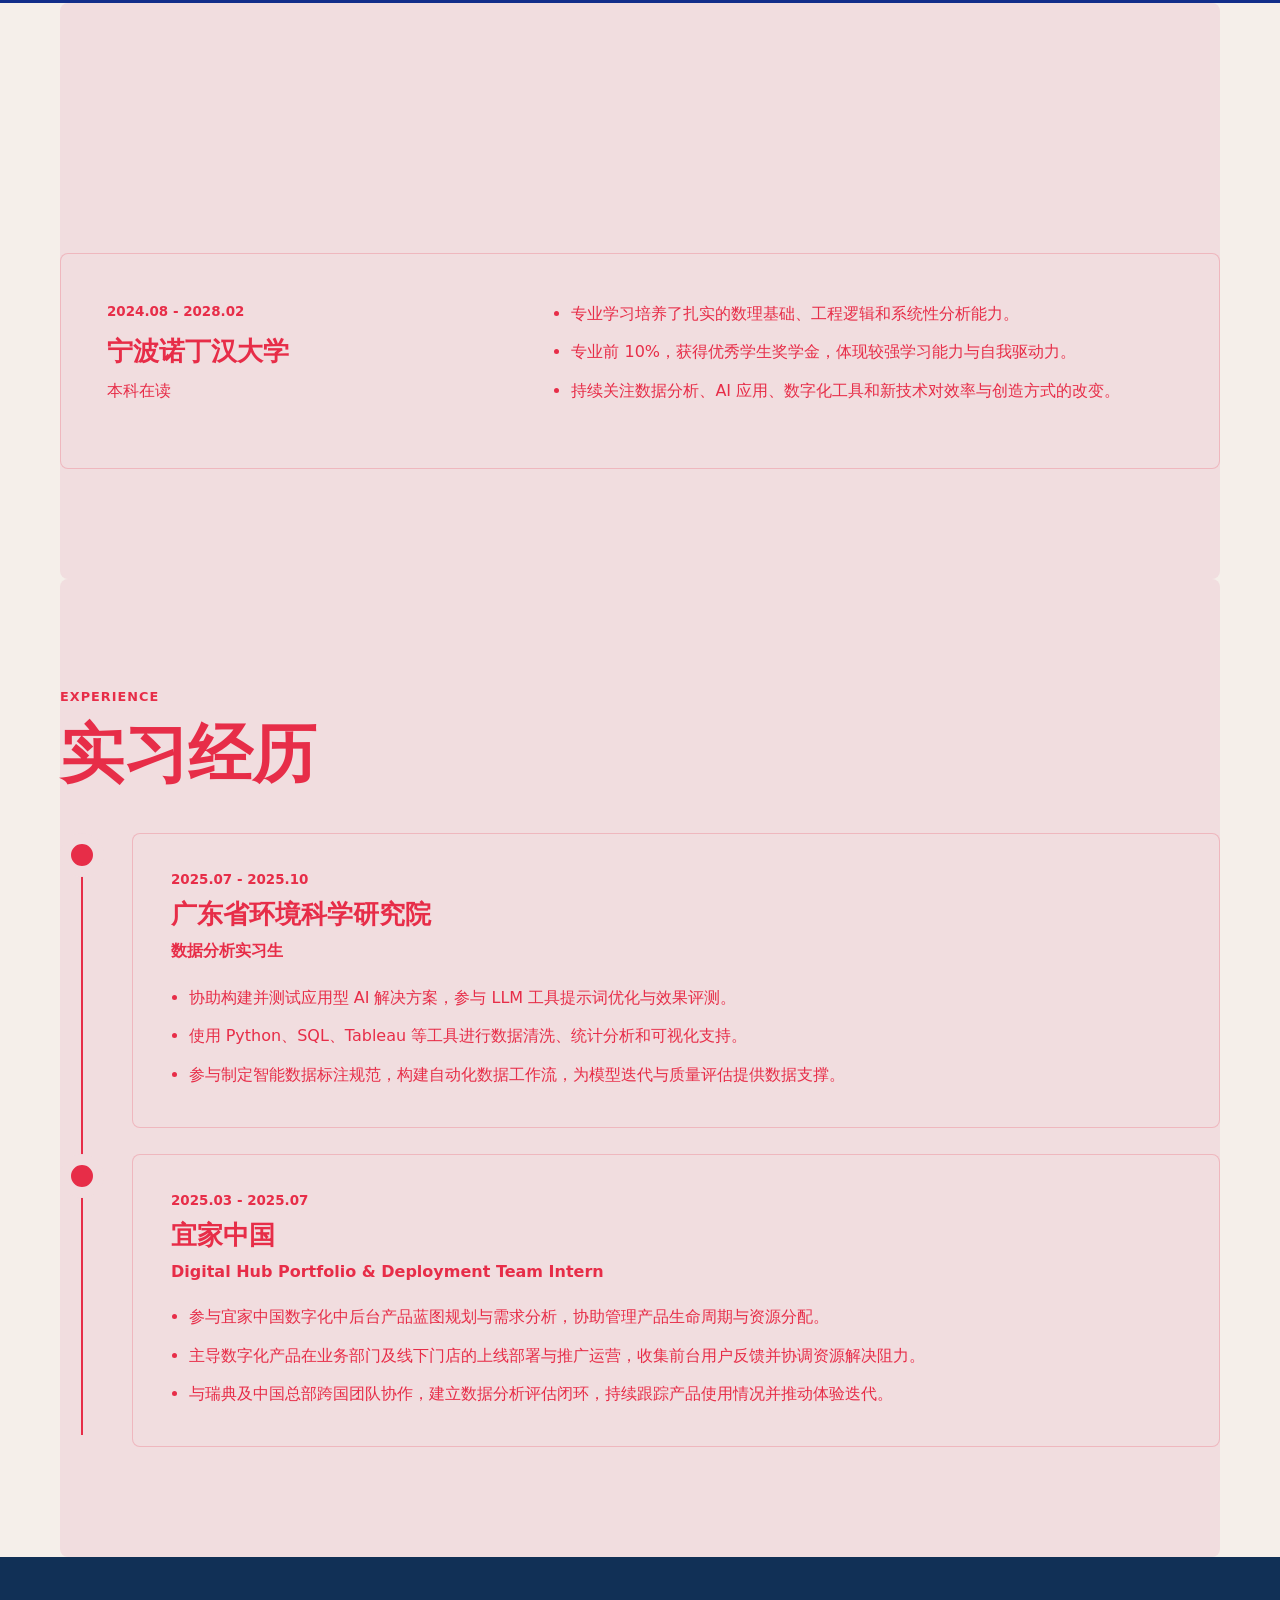
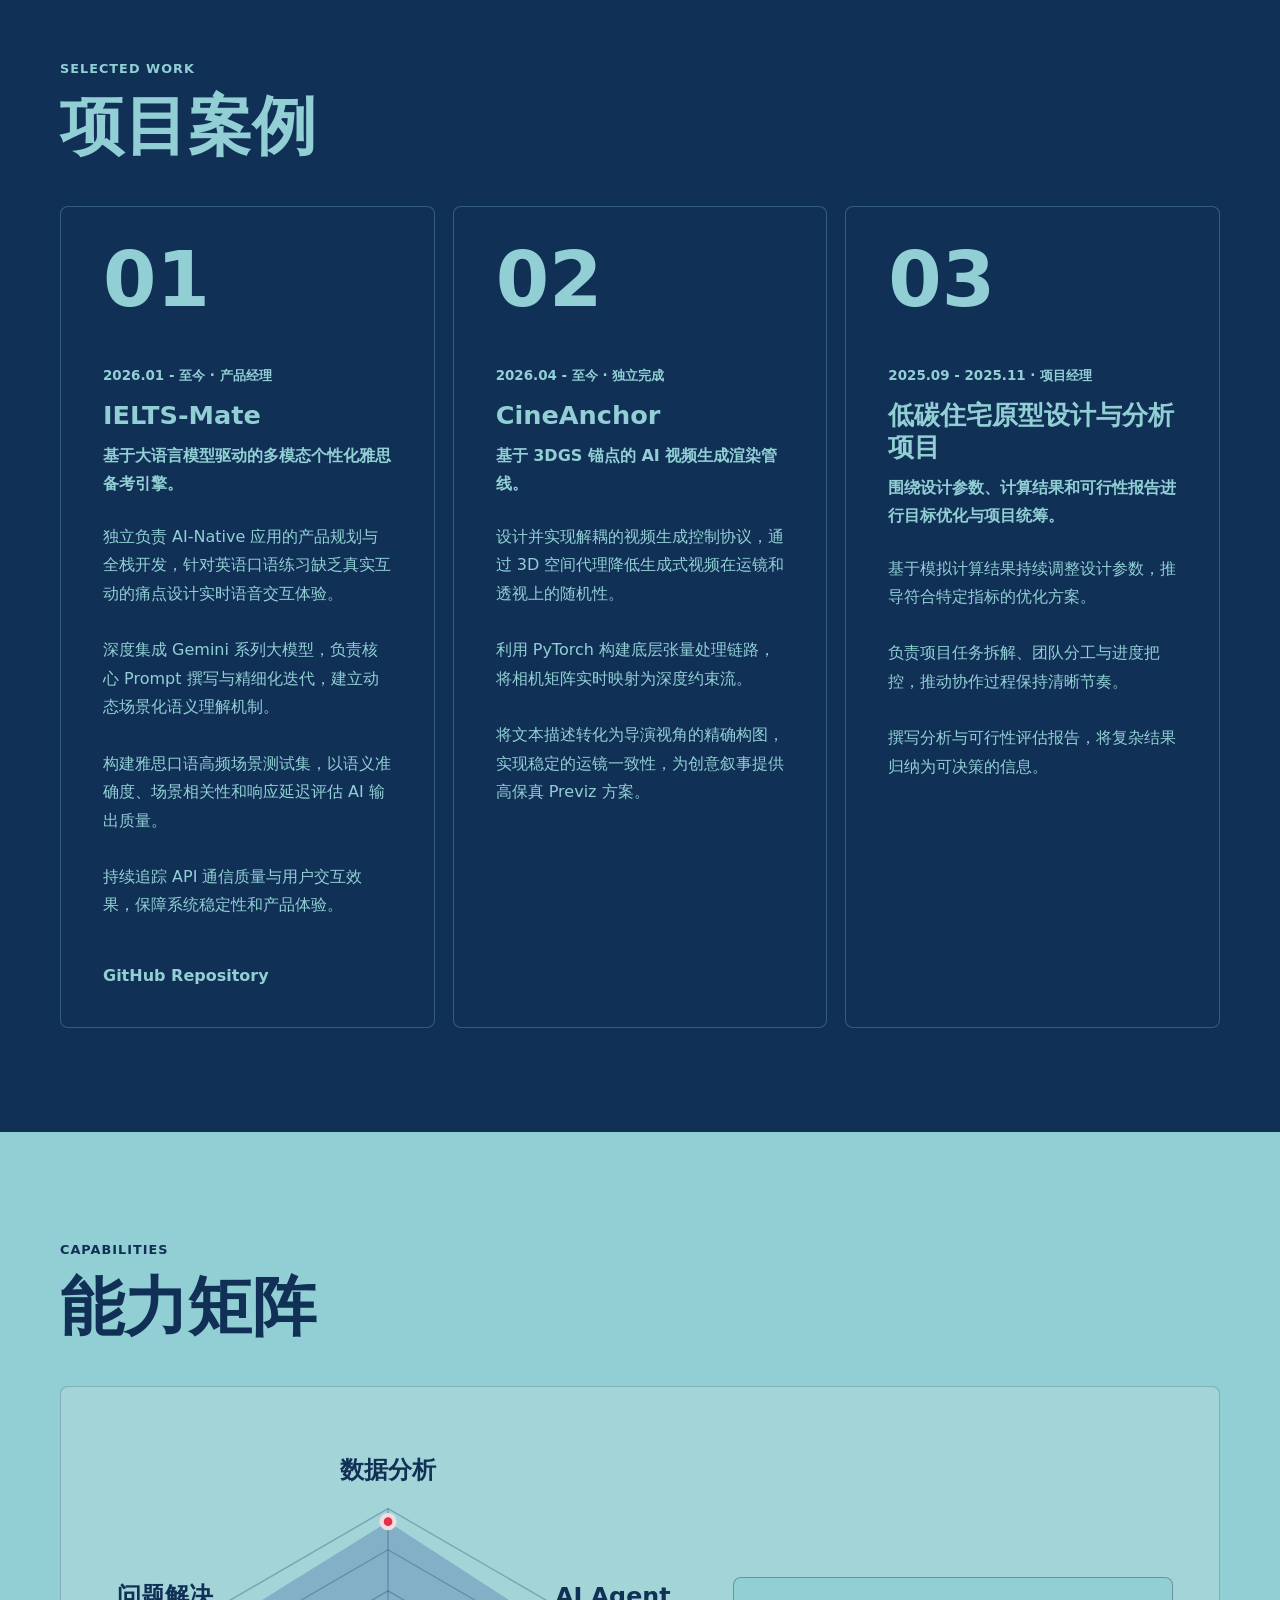
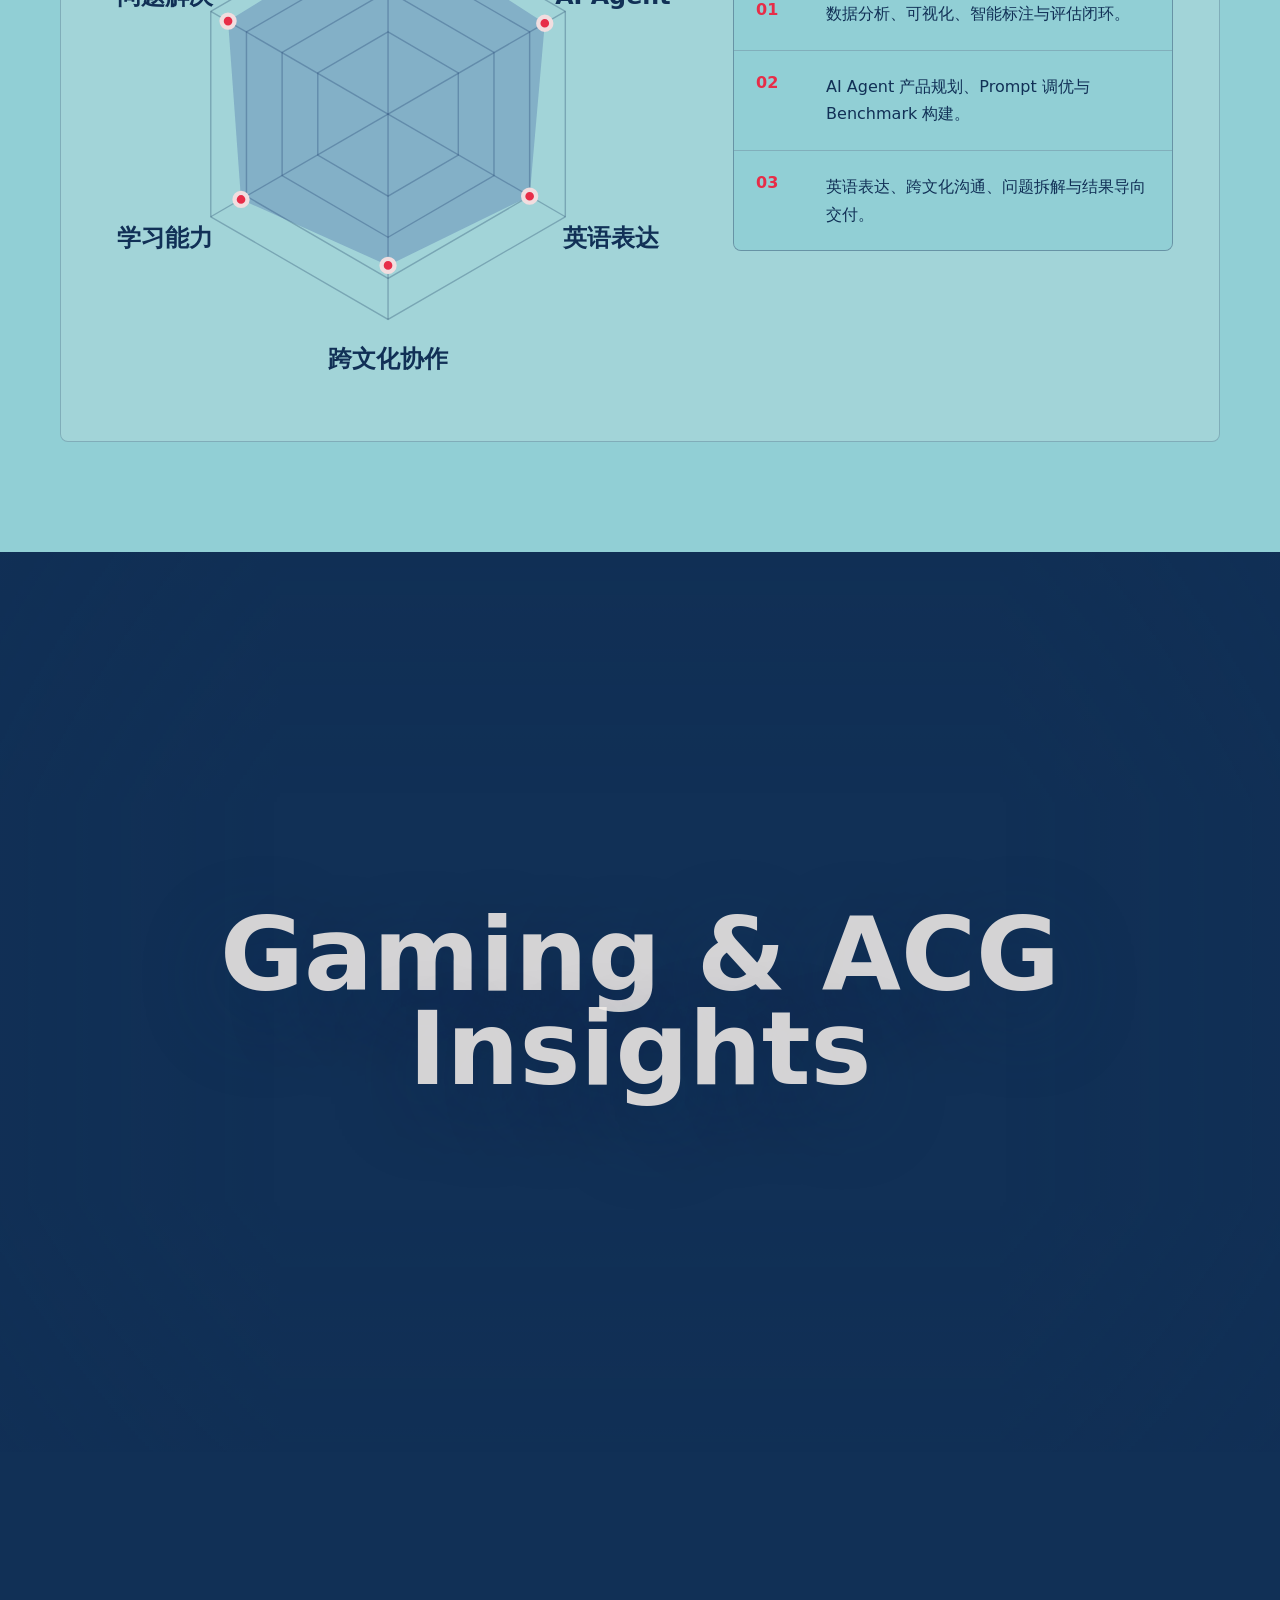
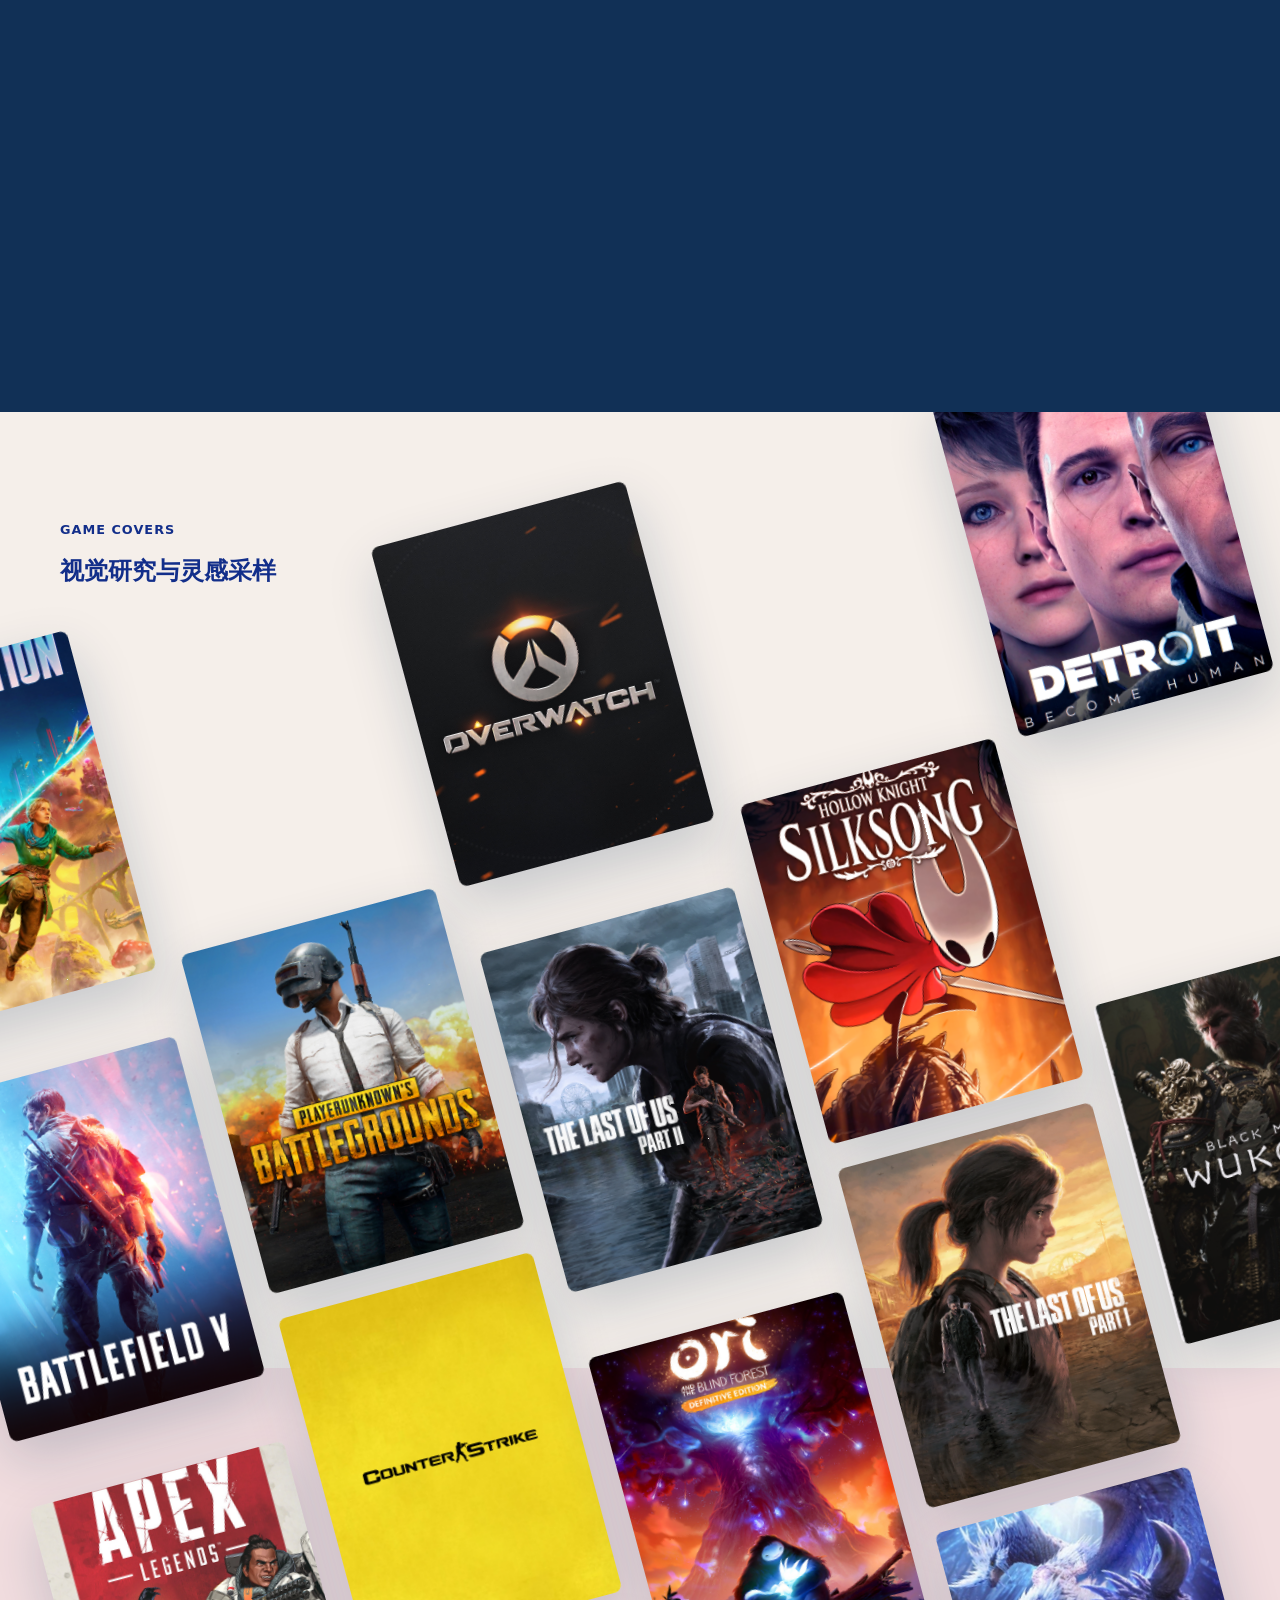
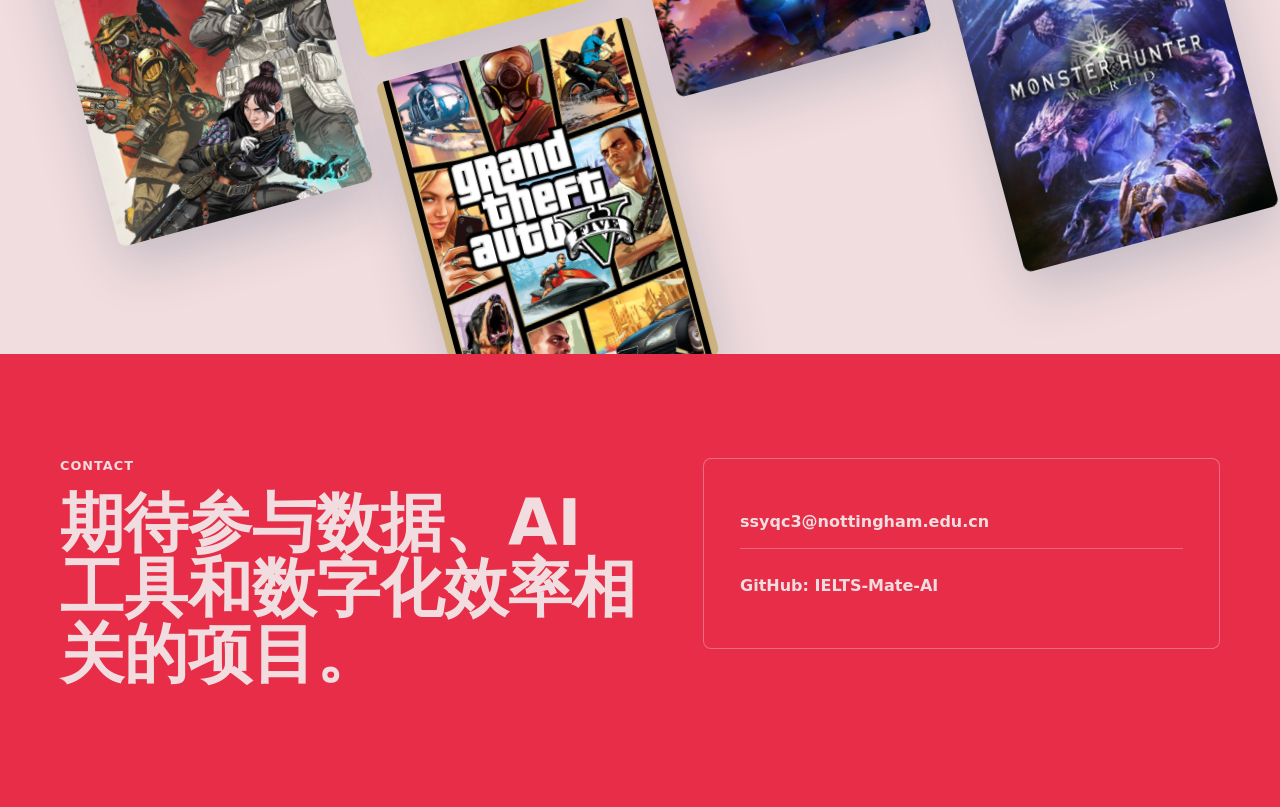
==== commit 674def9a: "Replace capability grid with radar chart" ====
--- a/index.html
+++ b/index.html
@@ -200,27 +200,63 @@
             <p class="eyebrow">Capabilities</p>
             <h2 id="skills-title">能力矩阵</h2>
           </div>
-          <div class="skill-grid">
-            <article data-reveal>
-              <span>Data</span>
-              <h3>数据分析与智能标注</h3>
-              <p>Python、SQL、Tableau、Power BI，覆盖数据清洗、统计分析、可视化、标注规范和评估闭环。</p>
-            </article>
-            <article data-reveal>
-              <span>AI</span>
-              <h3>AI Agent 产品设计</h3>
-              <p>具备 AI-Native 应用规划、Prompt 调优、Benchmark 构建、多模态交互和效果评测经验。</p>
-            </article>
-            <article data-reveal>
-              <span>English</span>
-              <h3>产品推广与跨文化沟通</h3>
-              <p>有跨国团队协作和数字化产品部署经验，能够收集用户反馈、协调资源并推动产品体验迭代。</p>
-            </article>
-            <article data-reveal>
-              <span>Logic</span>
-              <h3>问题解决与结果导向</h3>
-              <p>善于拆解复杂问题、归纳总结、建立评估标准，并以清晰节奏推动方案从分析走向交付。</p>
-            </article>
+          <div class="radar-panel" data-reveal>
+            <figure class="radar-chart" aria-label="六边形能力雷达图">
+              <svg viewBox="0 0 520 520" role="img" aria-labelledby="radar-title radar-desc">
+                <title id="radar-title">能力矩阵六边形雷达图</title>
+                <desc id="radar-desc">展示数据分析、AI Agent、英语表达、跨文化协作、学习能力和问题解决六项能力。</desc>
+                <g class="radar-grid">
+                  <polygon points="260,70 424,165 424,355 260,450 96,355 96,165" />
+                  <polygon points="260,108 391,184 391,336 260,412 129,336 129,184" />
+                  <polygon points="260,146 358,203 358,317 260,374 162,317 162,203" />
+                  <polygon points="260,184 325,222 325,298 260,336 195,298 195,222" />
+                  <line x1="260" y1="260" x2="260" y2="70" />
+                  <line x1="260" y1="260" x2="424" y2="165" />
+                  <line x1="260" y1="260" x2="424" y2="355" />
+                  <line x1="260" y1="260" x2="260" y2="450" />
+                  <line x1="260" y1="260" x2="96" y2="355" />
+                  <line x1="260" y1="260" x2="96" y2="165" />
+                </g>
+                <polygon
+                  class="radar-area"
+                  points="260,82 405,176 391,336 260,400 124,339 112,174"
+                />
+                <polyline
+                  class="radar-line"
+                  points="260,82 405,176 391,336 260,400 124,339 112,174 260,82"
+                />
+                <g class="radar-dots">
+                  <circle cx="260" cy="82" r="6" />
+                  <circle cx="405" cy="176" r="6" />
+                  <circle cx="391" cy="336" r="6" />
+                  <circle cx="260" cy="400" r="6" />
+                  <circle cx="124" cy="339" r="6" />
+                  <circle cx="112" cy="174" r="6" />
+                </g>
+                <g class="radar-labels">
+                  <text x="260" y="42" text-anchor="middle">数据分析</text>
+                  <text x="468" y="158" text-anchor="middle">AI Agent</text>
+                  <text x="466" y="382" text-anchor="middle">英语表达</text>
+                  <text x="260" y="494" text-anchor="middle">跨文化协作</text>
+                  <text x="54" y="382" text-anchor="middle">学习能力</text>
+                  <text x="54" y="158" text-anchor="middle">问题解决</text>
+                </g>
+              </svg>
+            </figure>
+            <div class="radar-notes">
+              <article>
+                <span>01</span>
+                <p>数据分析、可视化、智能标注与评估闭环。</p>
+              </article>
+              <article>
+                <span>02</span>
+                <p>AI Agent 产品规划、Prompt 调优与 Benchmark 构建。</p>
+              </article>
+              <article>
+                <span>03</span>
+                <p>英语表达、跨文化沟通、问题拆解与结果导向交付。</p>
+              </article>
+            </div>
           </div>
         </section>
 
--- a/styles.css
+++ b/styles.css
@@ -595,31 +595,132 @@
   font-weight: 800;
 }
 
-.skill-grid {
-  display: grid;
-  grid-template-columns: repeat(4, 1fr);
-  gap: 1px;
+.radar-panel {
+  display: grid;
+  grid-template-columns: minmax(320px, 0.92fr) minmax(280px, 0.72fr);
+  gap: clamp(28px, 5vw, 72px);
+  align-items: center;
   margin-top: 46px;
-  overflow: hidden;
+  padding: clamp(22px, 4vw, 46px);
   border: 1px solid rgba(17, 48, 86, 0.24);
   border-radius: 8px;
-  background: rgba(17, 48, 86, 0.24);
-}
-
-.skill-grid article {
-  min-height: 300px;
-  padding: 28px;
+  background: rgba(245, 239, 234, 0.18);
+}
+
+.radar-chart {
+  margin: 0;
+}
+
+.radar-chart svg {
+  display: block;
+  width: 100%;
+  max-width: 620px;
+  margin: 0 auto;
+  overflow: visible;
+}
+
+.radar-grid polygon,
+.radar-grid line {
+  fill: none;
+  stroke: rgba(17, 48, 86, 0.28);
+  stroke-width: 1.3;
+}
+
+.radar-area {
+  fill: rgba(18, 46, 138, 0.22);
+  stroke: none;
+  transform-box: fill-box;
+  transform-origin: center;
+}
+
+.radar-line {
+  fill: none;
+  stroke: var(--deep-blue);
+  stroke-width: 5;
+  stroke-linecap: round;
+  stroke-linejoin: round;
+  stroke-dasharray: 1120;
+  stroke-dashoffset: 1120;
+}
+
+.radar-dots circle {
+  fill: var(--red);
+  stroke: var(--soft-rose);
+  stroke-width: 4;
+  opacity: 0;
+  transform-box: fill-box;
+  transform-origin: center;
+}
+
+.radar-labels text {
+  fill: var(--ink-blue);
+  font-family: var(--font-display);
+  font-size: 22px;
+  font-weight: 900;
+  letter-spacing: 0;
+}
+
+.radar-notes {
+  display: grid;
+  gap: 1px;
+  overflow: hidden;
+  border: 1px solid rgba(17, 48, 86, 0.22);
+  border-radius: 8px;
+  background: rgba(17, 48, 86, 0.22);
+}
+
+.radar-notes article {
+  display: grid;
+  grid-template-columns: 52px minmax(0, 1fr);
+  gap: 18px;
+  align-items: start;
+  padding: 22px;
+  color: var(--ink-blue);
   background: var(--water-blue);
 }
 
-.skill-grid span {
-  display: inline-flex;
-  margin-bottom: 46px;
-  color: var(--ink-blue);
+.radar-notes span {
+  color: var(--red);
   font-family: var(--font-display);
-  font-size: 0.82rem;
-  font-weight: 800;
-  text-transform: uppercase;
+  font-weight: 900;
+}
+
+.radar-notes p {
+  margin-bottom: 0;
+  color: inherit;
+  line-height: 1.72;
+}
+
+.radar-panel.is-visible .radar-area {
+  animation: radarBloom 900ms cubic-bezier(0.22, 1, 0.36, 1) forwards;
+}
+
+.radar-panel.is-visible .radar-line {
+  animation: radarTrace 1300ms 120ms cubic-bezier(0.22, 1, 0.36, 1) forwards;
+}
+
+.radar-panel.is-visible .radar-dots circle {
+  animation: radarDot 520ms cubic-bezier(0.22, 1, 0.36, 1) forwards;
+}
+
+.radar-panel.is-visible .radar-dots circle:nth-child(2) {
+  animation-delay: 140ms;
+}
+
+.radar-panel.is-visible .radar-dots circle:nth-child(3) {
+  animation-delay: 220ms;
+}
+
+.radar-panel.is-visible .radar-dots circle:nth-child(4) {
+  animation-delay: 300ms;
+}
+
+.radar-panel.is-visible .radar-dots circle:nth-child(5) {
+  animation-delay: 380ms;
+}
+
+.radar-panel.is-visible .radar-dots circle:nth-child(6) {
+  animation-delay: 460ms;
 }
 
 .video-transition {
@@ -833,6 +934,36 @@
   transform: translateX(-50%) translateY(0);
 }
 
+@keyframes radarTrace {
+  to {
+    stroke-dashoffset: 0;
+  }
+}
+
+@keyframes radarBloom {
+  from {
+    opacity: 0;
+    transform: scale(0.72);
+  }
+
+  to {
+    opacity: 1;
+    transform: scale(1);
+  }
+}
+
+@keyframes radarDot {
+  from {
+    opacity: 0;
+    transform: scale(0.28);
+  }
+
+  to {
+    opacity: 1;
+    transform: scale(1);
+  }
+}
+
 @media (max-width: 980px) {
   .hero,
   .profile-grid,
@@ -851,9 +982,12 @@
     align-self: auto;
   }
 
-  .metric-grid,
-  .skill-grid {
+  .metric-grid {
     grid-template-columns: repeat(2, 1fr);
+  }
+
+  .radar-panel {
+    grid-template-columns: 1fr;
   }
 
   .game-wall {
@@ -965,8 +1099,7 @@
     gap: 12px;
   }
 
-  .metric-grid,
-  .skill-grid {
+  .metric-grid {
     grid-template-columns: 1fr;
   }
 
@@ -983,8 +1116,7 @@
     height: 40px;
   }
 
-  .project-card,
-  .skill-grid article {
+  .project-card {
     min-height: auto;
   }
 }
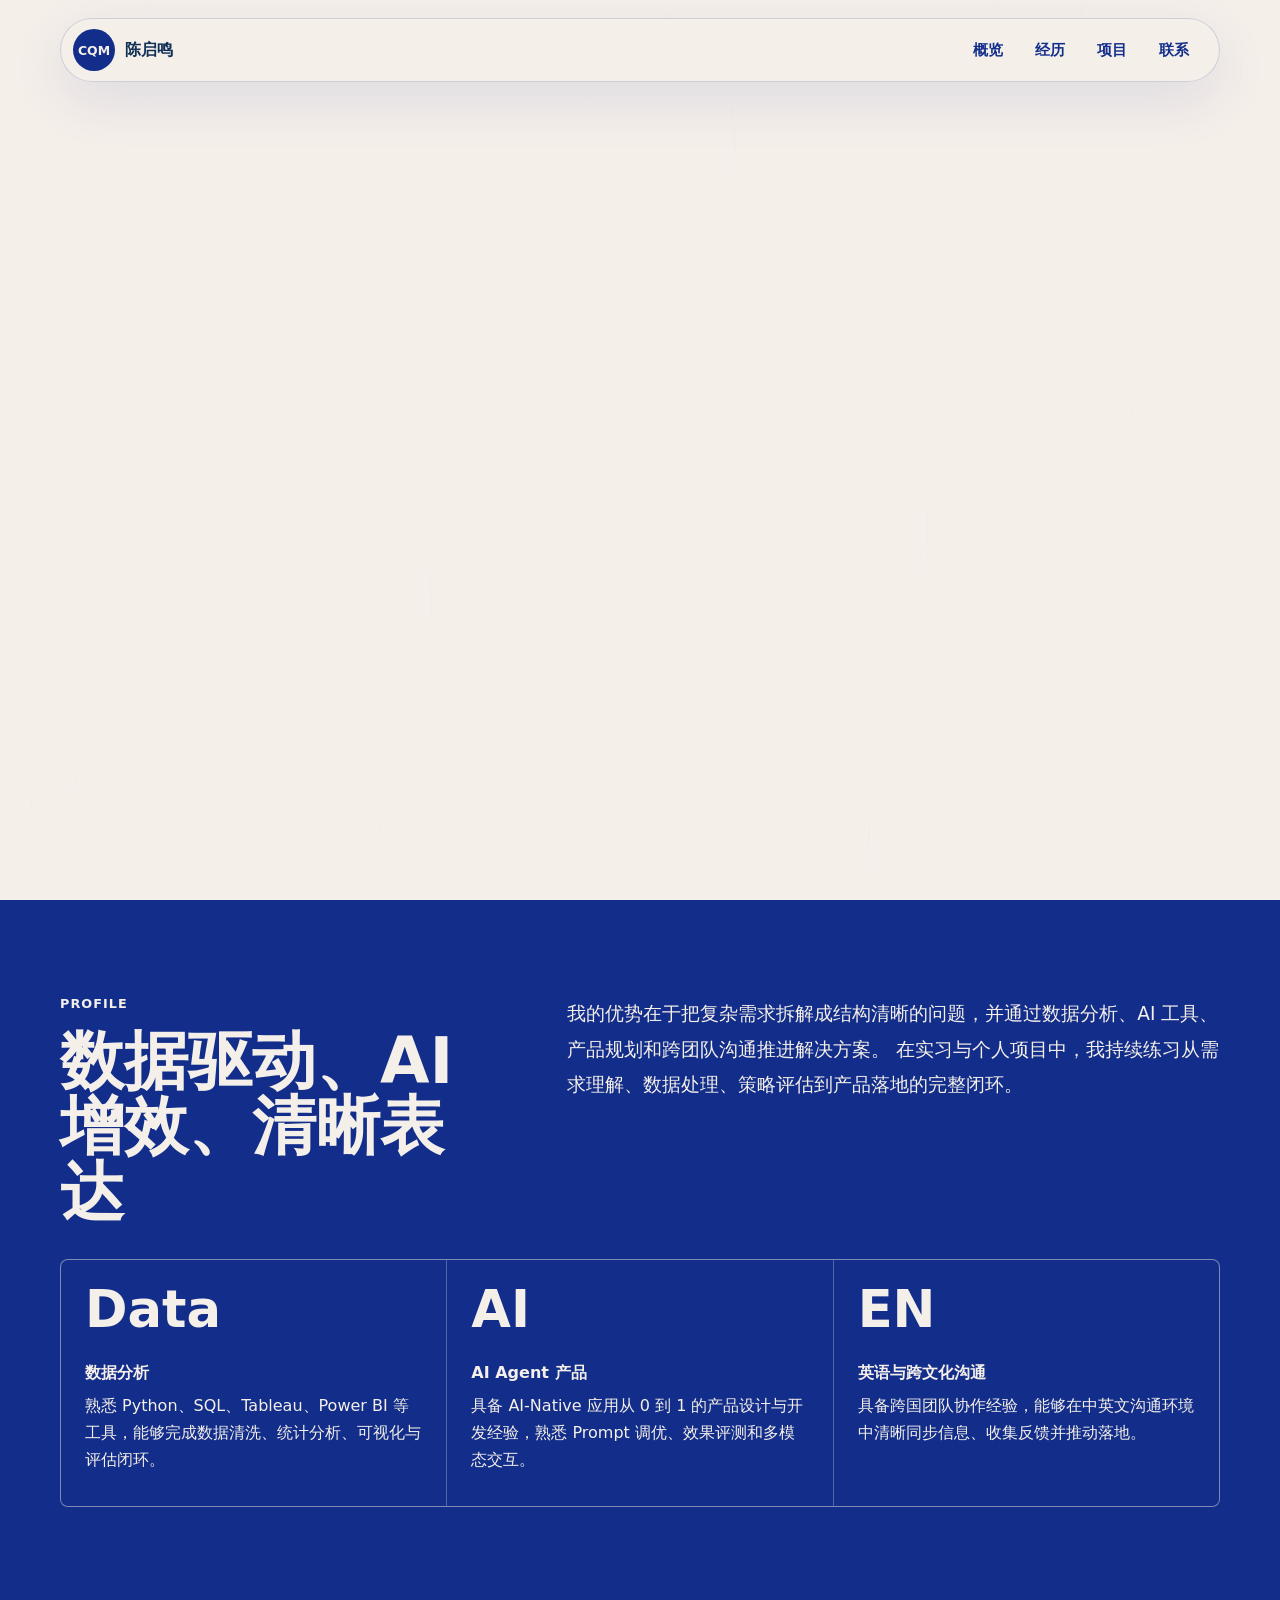
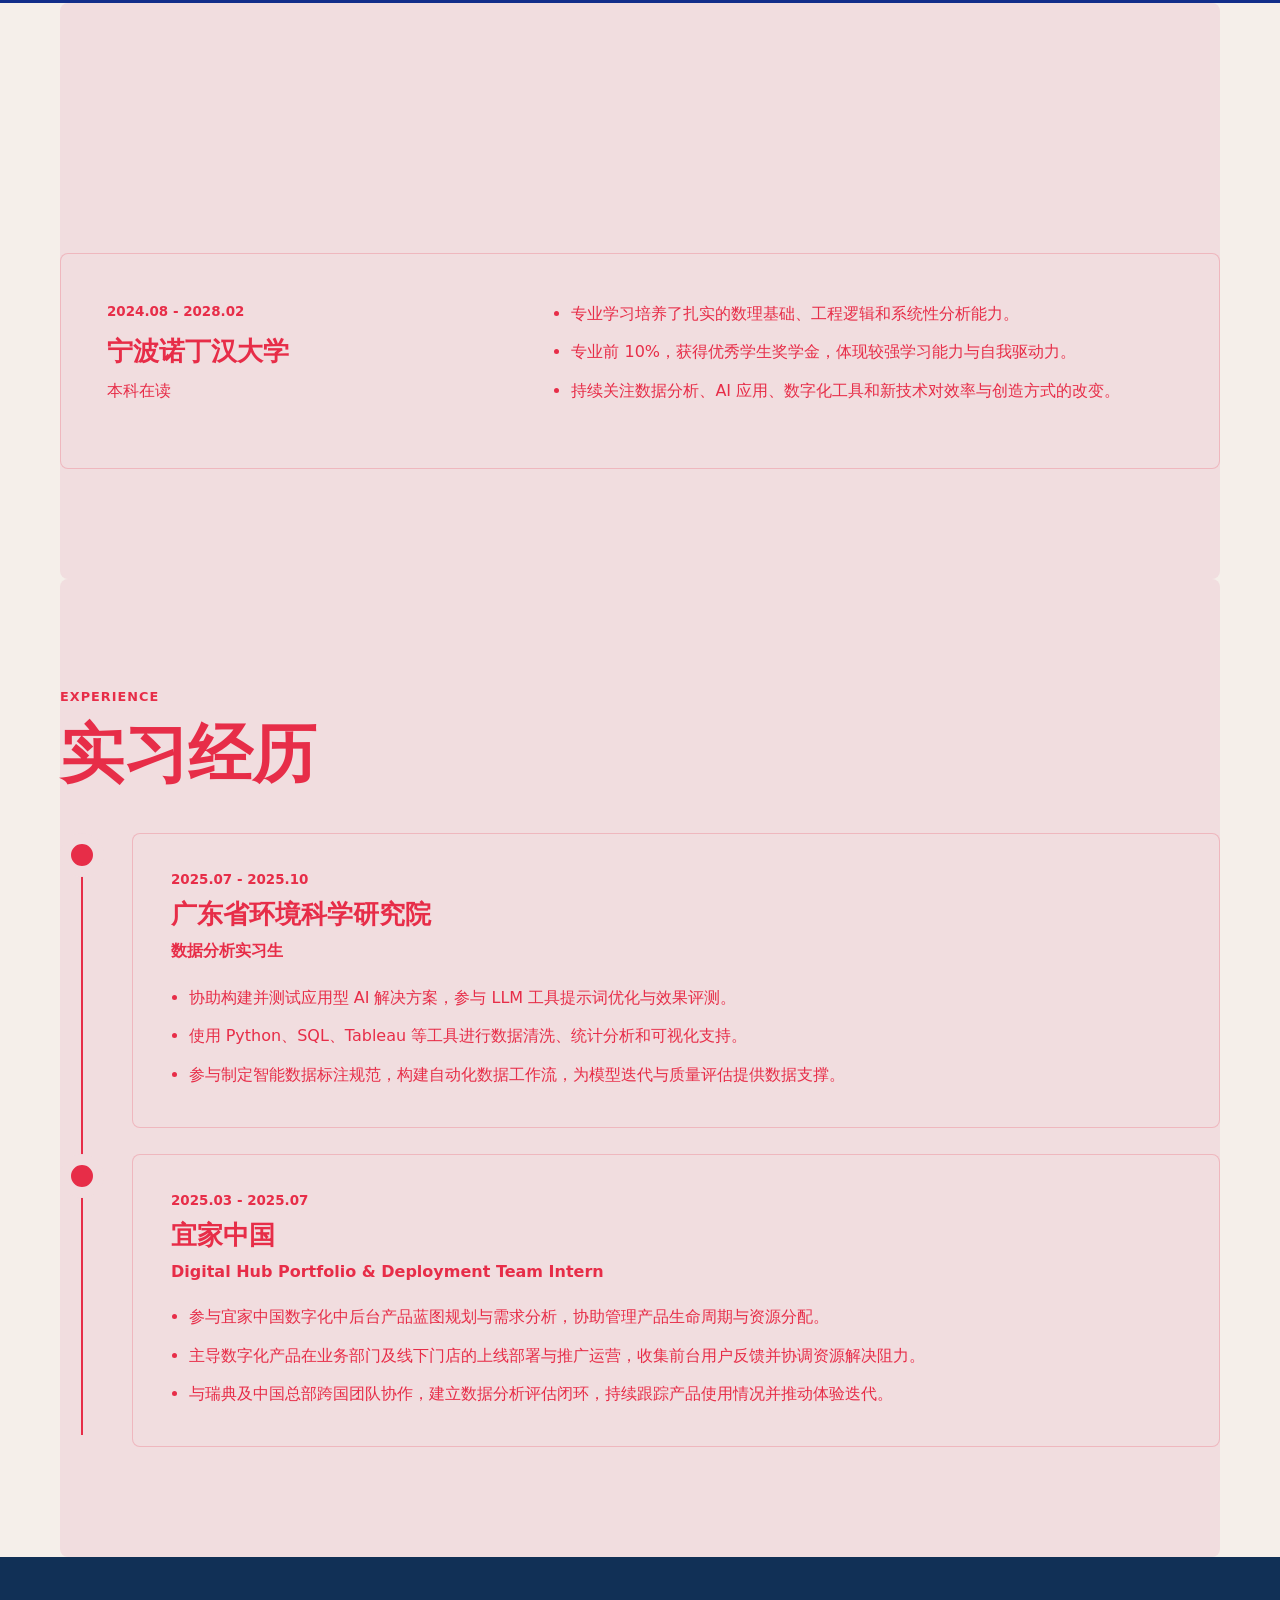
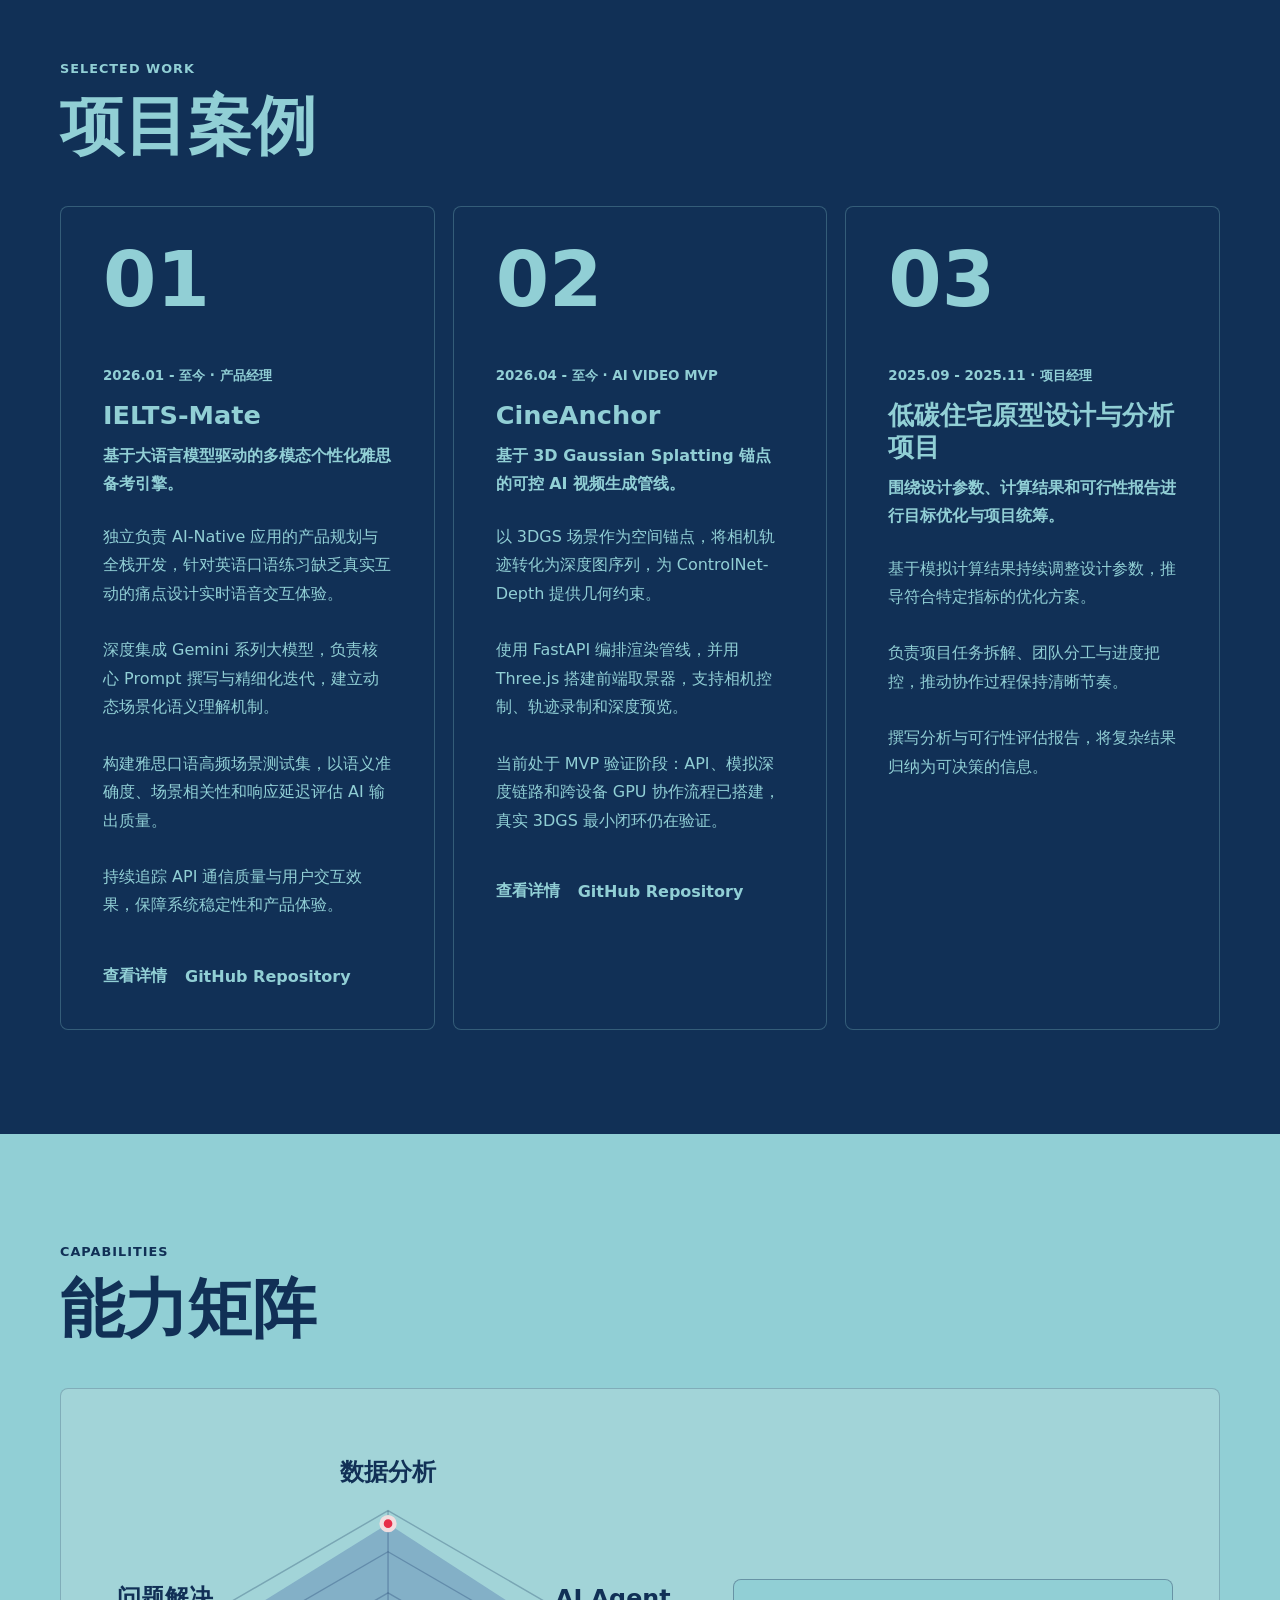
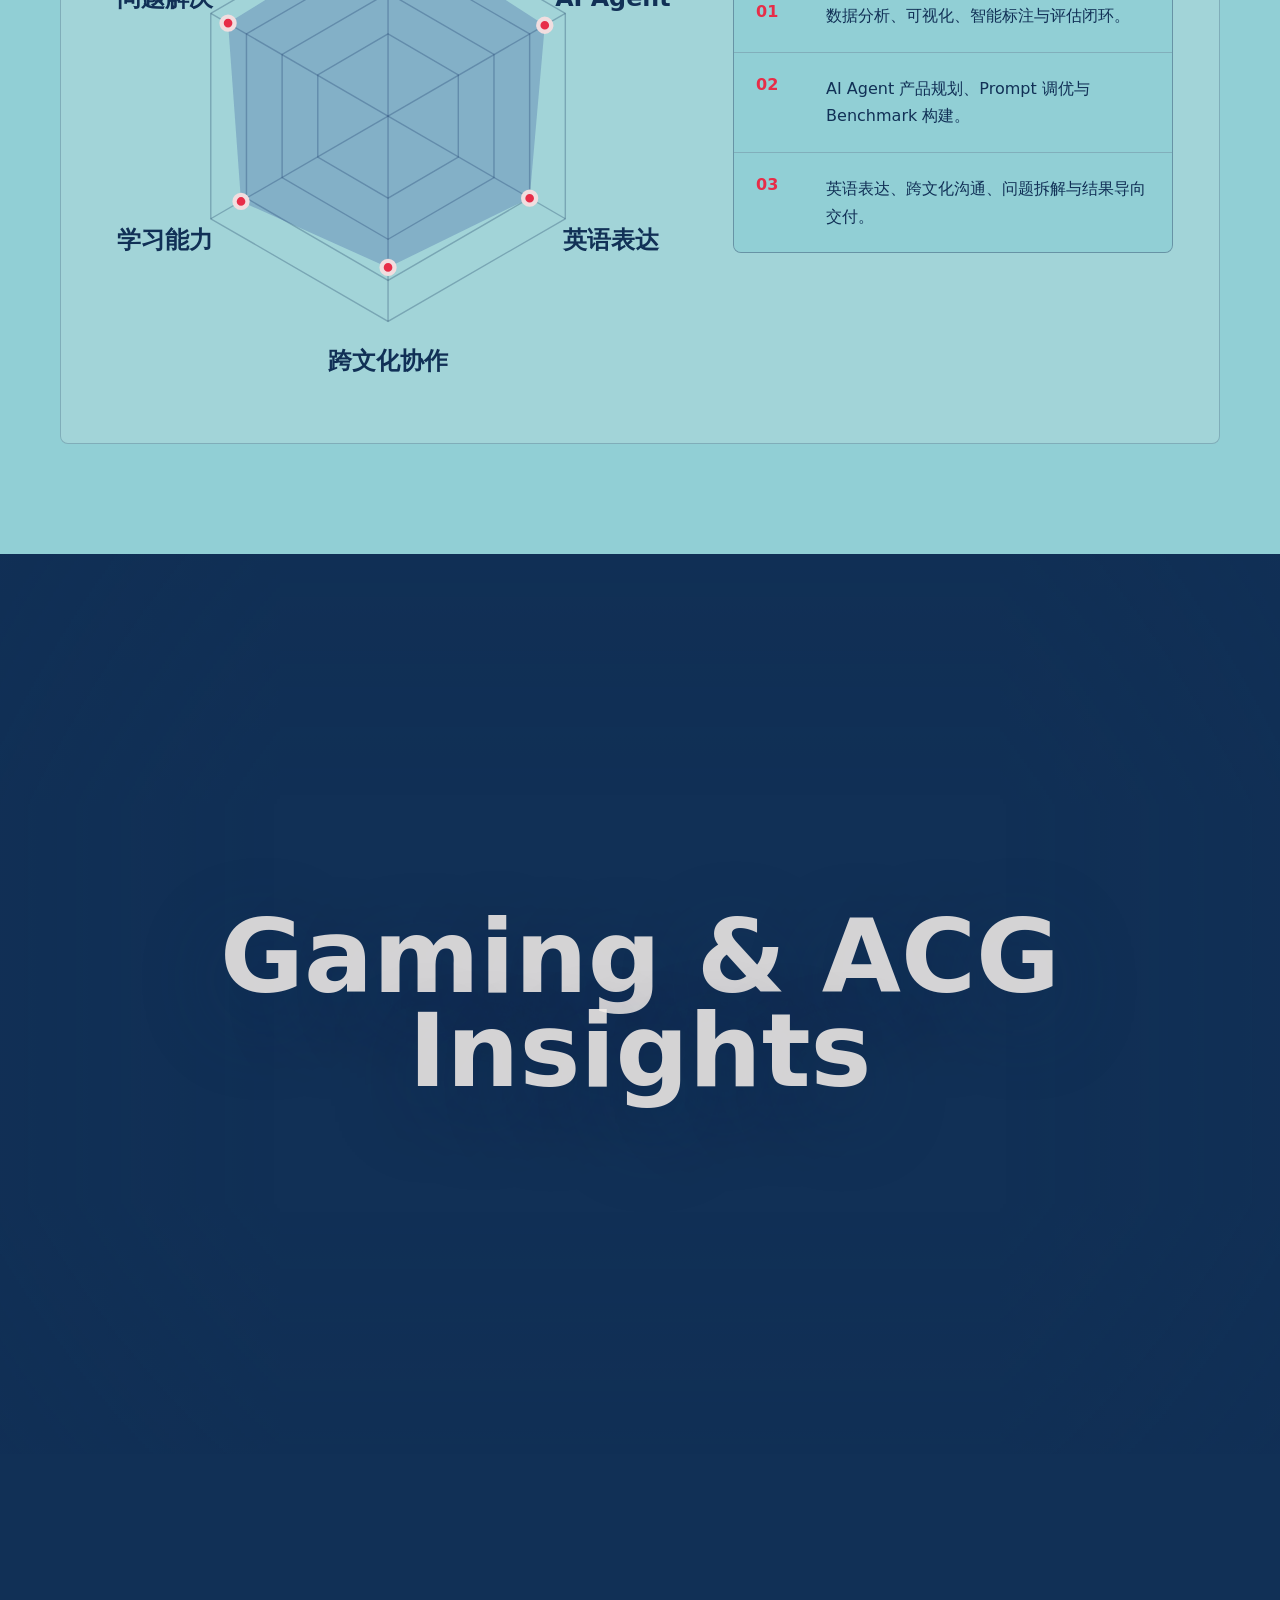
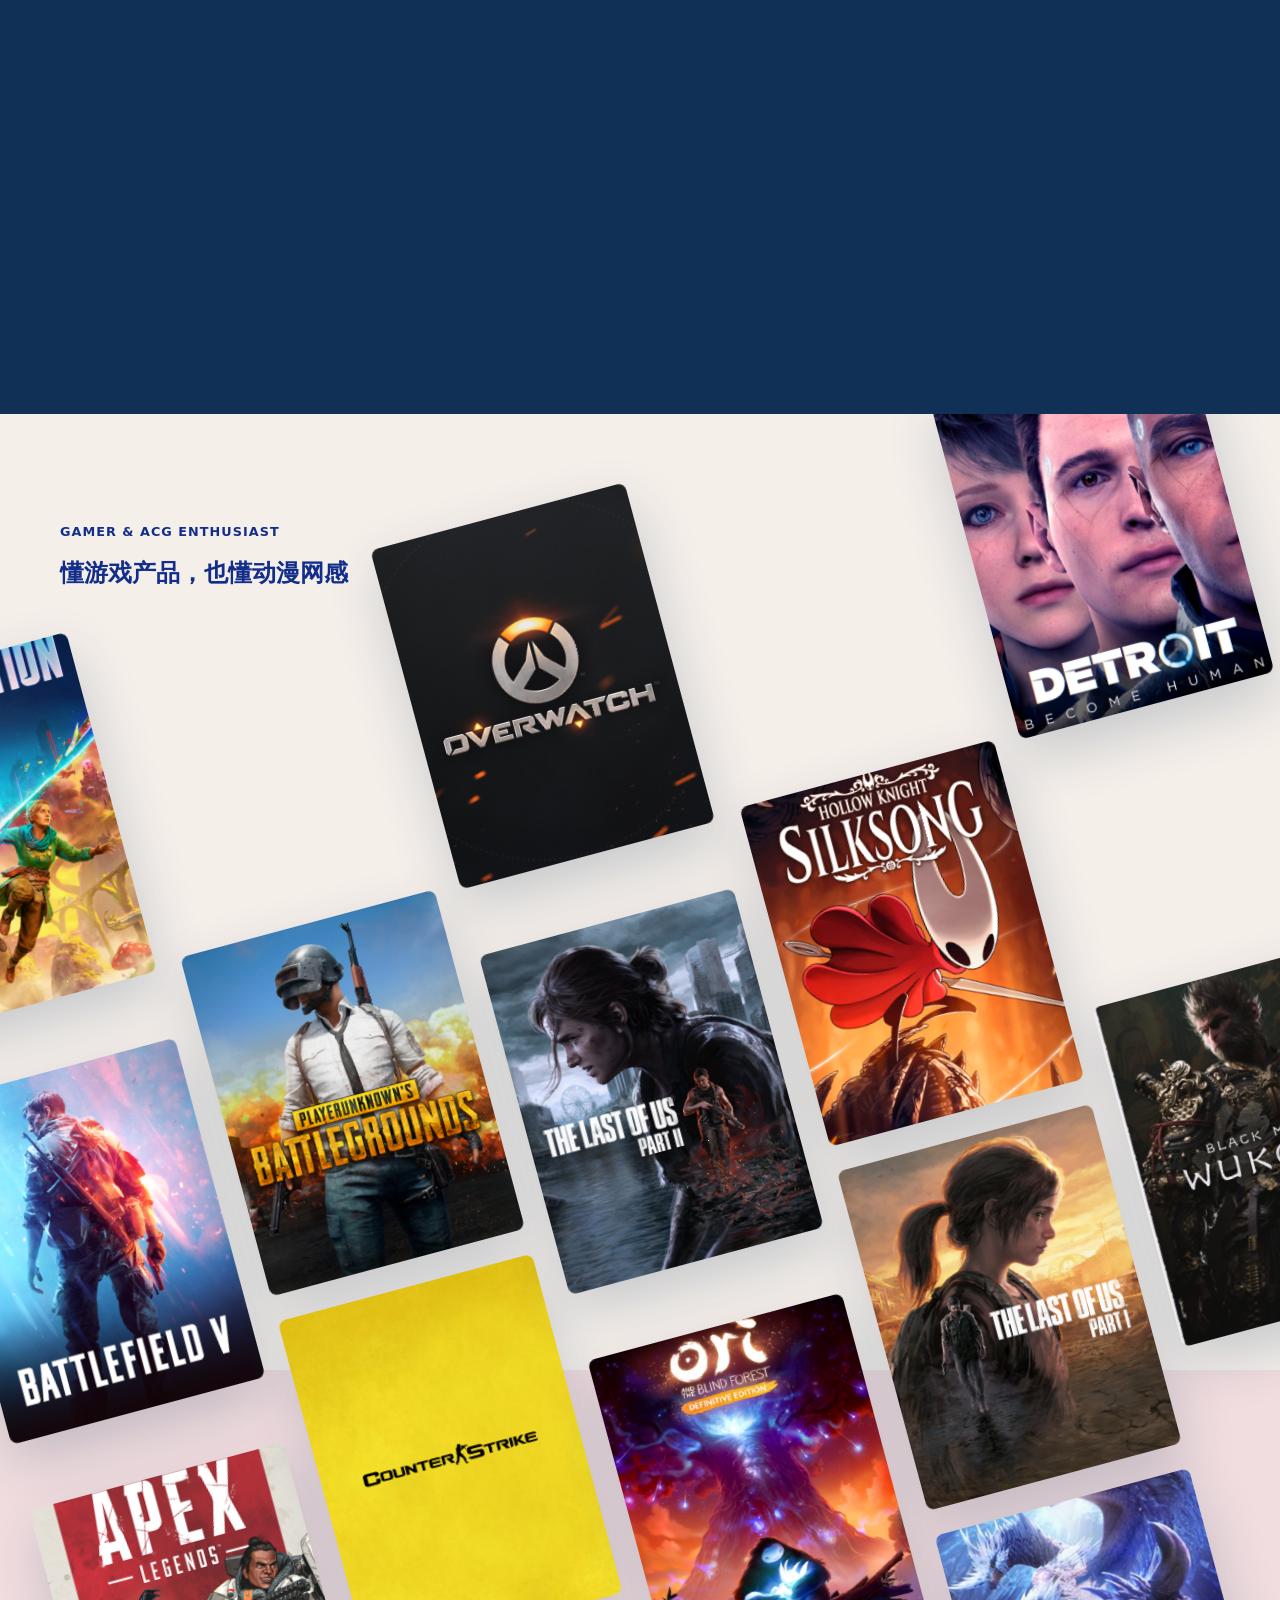
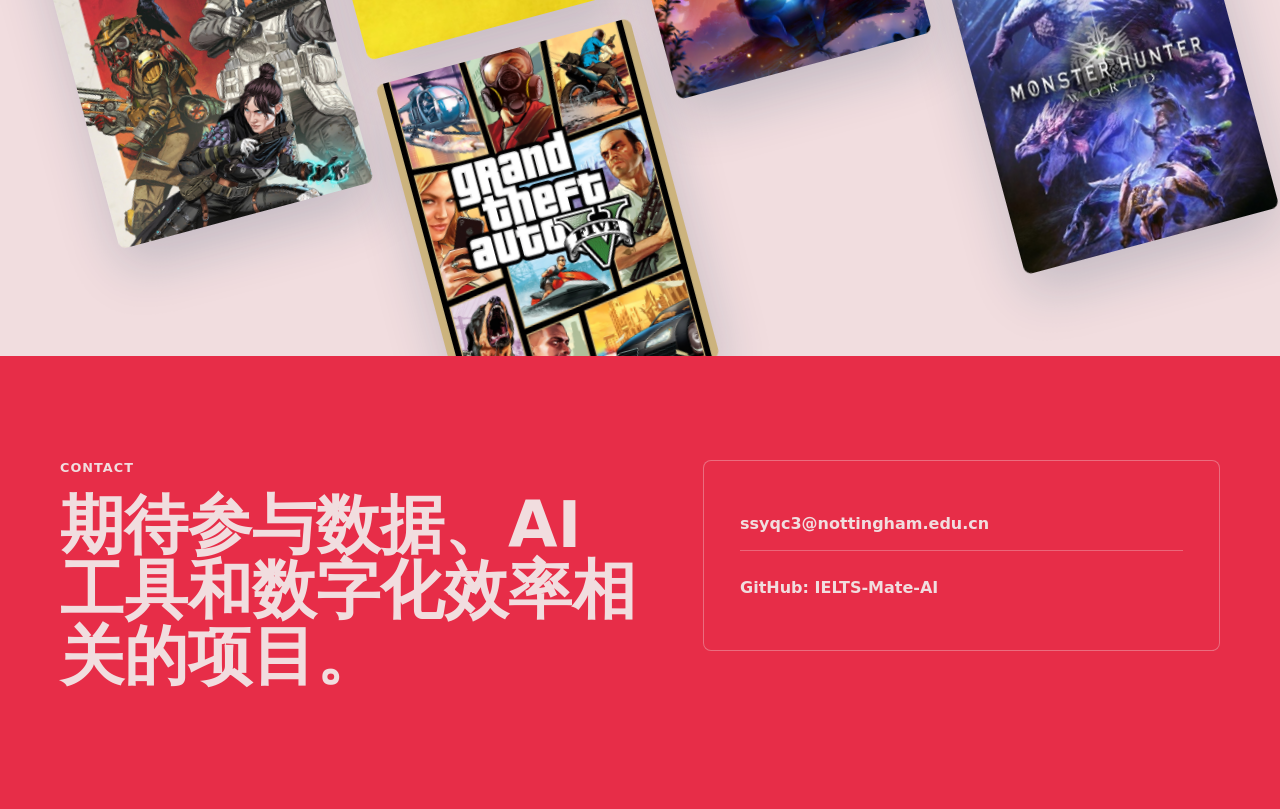
==== commit 68ba8583: "Update portfolio site with IELTS-Mate showcase" ====
--- a/index.html
+++ b/index.html
@@ -165,18 +165,25 @@
                   <p>构建雅思口语高频场景测试集，以语义准确度、场景相关性和响应延迟评估 AI 输出质量。</p>
                   <p>持续追踪 API 通信质量与用户交互效果，保障系统稳定性和产品体验。</p>
                 </div>
-                <a class="text-link" href="https://github.com/R0xy-152/IELTS-Mate-AI">GitHub Repository</a>
+                <div class="project-links">
+                  <a class="text-link" href="./ielts-mate.html">查看详情</a>
+                  <a class="text-link" href="https://github.com/R0xy-152/IELTS-Mate-AI">GitHub Repository</a>
+                </div>
               </article>
 
               <article class="project-card" data-reveal>
                 <div class="project-index">02</div>
-                <p class="period">2026.04 - 至今 · 独立完成</p>
+                <p class="period">2026.04 - 至今 · AI Video MVP</p>
                 <h3>CineAnchor</h3>
-                <p class="project-subtitle">基于 3DGS 锚点的 AI 视频生成渲染管线。</p>
+                <p class="project-subtitle">基于 3D Gaussian Splatting 锚点的可控 AI 视频生成管线。</p>
                 <div class="project-points">
-                  <p>设计并实现解耦的视频生成控制协议，通过 3D 空间代理降低生成式视频在运镜和透视上的随机性。</p>
-                  <p>利用 PyTorch 构建底层张量处理链路，将相机矩阵实时映射为深度约束流。</p>
-                  <p>将文本描述转化为导演视角的精确构图，实现稳定的运镜一致性，为创意叙事提供高保真 Previz 方案。</p>
+                  <p>以 3DGS 场景作为空间锚点，将相机轨迹转化为深度图序列，为 ControlNet-Depth 提供几何约束。</p>
+                  <p>使用 FastAPI 编排渲染管线，并用 Three.js 搭建前端取景器，支持相机控制、轨迹录制和深度预览。</p>
+                  <p>当前处于 MVP 验证阶段：API、模拟深度链路和跨设备 GPU 协作流程已搭建，真实 3DGS 最小闭环仍在验证。</p>
+                </div>
+                <div class="project-links">
+                  <a class="text-link" href="./cineanchor.html">查看详情</a>
+                  <a class="text-link" href="https://github.com/R0xy-152/CineAnchor">GitHub Repository</a>
                 </div>
               </article>
 
@@ -276,8 +283,8 @@
 
         <section class="game-wall-section" aria-labelledby="game-wall-title" data-game-wall>
           <div class="section-wrap game-wall-heading" data-reveal>
-            <p class="eyebrow">Game Covers</p>
-            <h2 id="game-wall-title">视觉研究与灵感采样</h2>
+            <p class="eyebrow">Gamer &amp; ACG Enthusiast</p>
+            <h2 id="game-wall-title">懂游戏产品，也懂动漫网感</h2>
           </div>
           <div class="game-wall" aria-hidden="true">
             <div class="cover-column" data-cover-column>
--- a/styles.css
+++ b/styles.css
@@ -19,7 +19,7 @@
 
 html {
   scroll-behavior: smooth;
-  cursor: url("./pointer.ani"), auto;
+  cursor: url("./pointer-64.png") 0 0, url("./pointer.cur"), url("./pointer.ani"), auto;
 }
 
 body {
@@ -40,13 +40,13 @@
 a {
   color: inherit;
   text-decoration: none;
-  cursor: url("./pointer.ani"), pointer;
+  cursor: url("./pointer-64.png") 0 0, url("./pointer.cur"), url("./pointer.ani"), pointer;
 }
 
 button,
 .btn,
 [role="button"] {
-  cursor: url("./pointer.ani"), pointer;
+  cursor: url("./pointer-64.png") 0 0, url("./pointer.cur"), url("./pointer.ani"), pointer;
 }
 
 img {
@@ -595,6 +595,17 @@
   font-weight: 800;
 }
 
+.project-links {
+  display: flex;
+  flex-wrap: wrap;
+  gap: 10px 18px;
+  align-items: center;
+}
+
+.project-links .text-link {
+  margin-top: 30px;
+}
+
 .radar-panel {
   display: grid;
   grid-template-columns: minmax(320px, 0.92fr) minmax(280px, 0.72fr);
@@ -914,6 +925,448 @@
   transform: translateX(5px);
 }
 
+.case-hero {
+  min-height: 100svh;
+  display: grid;
+  grid-template-columns: minmax(0, 1fr) minmax(320px, 0.78fr);
+  align-items: center;
+  gap: clamp(34px, 6vw, 86px);
+  padding: 126px 0 84px;
+}
+
+.motion-language-opening {
+  --motion-progress: 0;
+  --motion-active: 0;
+  position: relative;
+  min-height: 360svh;
+  color: var(--cream);
+  background: var(--ink-blue);
+}
+
+.motion-opening-pin {
+  position: sticky;
+  top: 0;
+  min-height: 100svh;
+  display: grid;
+  align-items: center;
+  overflow: hidden;
+  padding: 118px 0 64px;
+  background:
+    linear-gradient(90deg, rgba(17, 48, 86, 0.92), rgba(17, 48, 86, 0.74)),
+    radial-gradient(circle at 78% 38%, rgba(145, 207, 213, 0.22), transparent 36%),
+    var(--ink-blue);
+}
+
+.motion-opening-grid {
+  display: grid;
+  grid-template-columns: minmax(0, 0.9fr) minmax(320px, 1fr);
+  gap: clamp(34px, 6vw, 86px);
+  align-items: center;
+}
+
+.motion-opening-copy {
+  max-width: 600px;
+}
+
+.motion-opening-copy .eyebrow {
+  color: var(--water-blue);
+}
+
+.motion-opening-copy h1 {
+  margin-bottom: 26px;
+  color: var(--cream);
+  font-size: clamp(2.7rem, 6.4vw, 6.3rem);
+  line-height: 0.96;
+}
+
+.motion-opening-copy p {
+  margin-bottom: 22px;
+  color: var(--water-blue);
+  font-size: clamp(1.04rem, 1.6vw, 1.26rem);
+  line-height: 1.9;
+}
+
+.motion-opening-copy strong {
+  display: block;
+  color: var(--cream);
+  font-size: clamp(1.2rem, 2vw, 1.7rem);
+  line-height: 1.45;
+}
+
+.motion-video-stage {
+  display: grid;
+  justify-items: center;
+  gap: 22px;
+  min-width: 0;
+}
+
+.motion-video-stack {
+  position: relative;
+  width: min(720px, 100%);
+  aspect-ratio: 2.174 / 1;
+  perspective: 1400px;
+}
+
+.motion-video-card {
+  --card-x: 0px;
+  --card-y: 0px;
+  --card-scale: 1;
+  --card-rotate: 0deg;
+  --card-opacity: 1;
+  position: absolute;
+  inset: 0;
+  overflow: hidden;
+  border: 9px solid rgba(245, 239, 234, 0.96);
+  border-radius: 22px;
+  background: var(--ink-blue);
+  box-shadow: 0 34px 90px rgba(0, 0, 0, 0.34);
+  opacity: var(--card-opacity);
+  transform:
+    translate3d(var(--card-x), var(--card-y), 0)
+    rotate(var(--card-rotate))
+    scale(var(--card-scale));
+  transform-origin: 50% 80%;
+  transition: box-shadow 180ms ease;
+  will-change: transform, opacity;
+}
+
+.motion-video-card:nth-child(1) {
+  z-index: 3;
+}
+
+.motion-video-card:nth-child(2) {
+  z-index: 2;
+}
+
+.motion-video-card:nth-child(3) {
+  z-index: 1;
+}
+
+.motion-video-card::after {
+  content: "";
+  position: absolute;
+  inset: 0;
+  pointer-events: none;
+  background:
+    linear-gradient(180deg, rgba(17, 48, 86, 0.18), transparent 48%, rgba(17, 48, 86, 0.62)),
+    linear-gradient(90deg, rgba(145, 207, 213, 0.16), transparent 34%, rgba(231, 45, 72, 0.12));
+}
+
+.motion-video-card video {
+  width: 100%;
+  height: 100%;
+  object-fit: cover;
+  filter: saturate(1.05) contrast(1.04);
+}
+
+.motion-card-label {
+  position: absolute;
+  z-index: 2;
+  left: 18px;
+  right: 18px;
+  bottom: 16px;
+  display: flex;
+  align-items: center;
+  justify-content: space-between;
+  gap: 14px;
+  color: var(--cream);
+  font-family: var(--font-display);
+  font-weight: 900;
+  text-shadow: 0 14px 34px rgba(17, 48, 86, 0.6);
+}
+
+.motion-card-label span {
+  display: grid;
+  place-items: center;
+  width: 38px;
+  height: 38px;
+  border-radius: 50%;
+  color: var(--ink-blue);
+  background: var(--water-blue);
+  font-size: 0.82rem;
+}
+
+.motion-card-label strong {
+  min-width: 0;
+  overflow-wrap: anywhere;
+}
+
+.motion-progress {
+  display: flex;
+  gap: 10px;
+  align-items: center;
+  justify-content: center;
+}
+
+.motion-progress span {
+  width: 34px;
+  height: 6px;
+  border-radius: 999px;
+  background: rgba(245, 239, 234, 0.24);
+  transition: width 220ms ease, background 220ms ease;
+}
+
+.motion-progress span.is-active {
+  width: 58px;
+  background: var(--water-blue);
+}
+
+.case-hero-copy h1 {
+  font-size: clamp(3rem, 7.2vw, 6rem);
+  line-height: 0.9;
+  word-break: keep-all;
+}
+
+.case-hero-copy h1 span {
+  max-width: 620px;
+  font-size: clamp(1.48rem, 2.7vw, 2.5rem);
+  line-height: 1.18;
+}
+
+.case-hero-copy .hero-intro {
+  max-width: 620px;
+}
+
+.case-media {
+  margin: 0;
+  color: var(--deep-blue);
+}
+
+.depth-frame {
+  position: relative;
+  overflow: hidden;
+  border: 10px solid var(--cream);
+  border-radius: 8px;
+  background:
+    linear-gradient(135deg, rgba(145, 207, 213, 0.2), transparent 48%),
+    repeating-linear-gradient(90deg, rgba(245, 239, 234, 0.08) 0 1px, transparent 1px 18px),
+    var(--ink-blue);
+  box-shadow: var(--shadow);
+  transform: rotate(1.2deg);
+}
+
+.depth-frame::before {
+  content: "";
+  position: absolute;
+  inset: 0;
+  z-index: 1;
+  pointer-events: none;
+  background:
+    linear-gradient(90deg, rgba(145, 207, 213, 0.18), transparent 30%, rgba(231, 45, 72, 0.16)),
+    linear-gradient(180deg, transparent 64%, rgba(17, 48, 86, 0.34));
+  mix-blend-mode: screen;
+}
+
+.depth-frame::after {
+  content: "DEPTH MAP";
+  position: absolute;
+  left: 18px;
+  bottom: 16px;
+  z-index: 2;
+  color: rgba(145, 207, 213, 0.78);
+  font-family: var(--font-display);
+  font-size: 0.76rem;
+  font-weight: 900;
+  letter-spacing: 0.08em;
+}
+
+.depth-frame img {
+  width: 100%;
+  aspect-ratio: 16 / 9;
+  object-fit: cover;
+  image-rendering: pixelated;
+  opacity: 0.38;
+  filter: contrast(1.18) saturate(1.08);
+  mix-blend-mode: screen;
+  transform: scale(1.02);
+}
+
+.case-media figcaption {
+  margin-top: 18px;
+  color: var(--deep-blue);
+  font-size: 0.95rem;
+  font-weight: 800;
+  line-height: 1.7;
+}
+
+.case-problem,
+.case-progress,
+.case-future,
+.case-links {
+  padding: 104px 0;
+  color: var(--cream);
+  background: var(--ink-blue);
+}
+
+.case-two-column {
+  display: grid;
+  grid-template-columns: 0.92fr 1.08fr;
+  gap: clamp(30px, 5vw, 72px);
+  align-items: start;
+}
+
+.case-copy p {
+  margin-bottom: 0;
+  color: var(--cream);
+  font-size: clamp(1.06rem, 1.5vw, 1.26rem);
+  line-height: 1.9;
+}
+
+.case-pipeline,
+.case-role {
+  padding: 108px 0;
+}
+
+.case-pipeline .section-heading h2,
+.case-pipeline .eyebrow,
+.case-role .section-heading h2,
+.case-role .eyebrow {
+  color: var(--red);
+}
+
+.pipeline-strip {
+  display: grid;
+  grid-template-columns: repeat(4, minmax(0, 1fr));
+  gap: 1px;
+  overflow: hidden;
+  margin-top: 46px;
+  border: 1px solid rgba(231, 45, 72, 0.24);
+  border-radius: 8px;
+  background: rgba(231, 45, 72, 0.24);
+}
+
+.pipeline-strip article {
+  min-height: 250px;
+  padding: clamp(20px, 3vw, 30px);
+  color: var(--red);
+  background: var(--soft-rose);
+}
+
+.pipeline-strip span,
+.progress-grid span {
+  display: block;
+  margin-bottom: 32px;
+  font-family: var(--font-display);
+  font-weight: 900;
+}
+
+.pipeline-strip strong {
+  display: block;
+  margin-bottom: 14px;
+  color: inherit;
+  font-family: var(--font-display);
+  font-size: clamp(1.05rem, 1.4vw, 1.28rem);
+  overflow-wrap: anywhere;
+}
+
+.pipeline-strip p,
+.progress-grid p,
+.role-list p {
+  margin-bottom: 0;
+  color: inherit;
+  line-height: 1.72;
+}
+
+.progress-grid {
+  display: grid;
+  grid-template-columns: repeat(4, minmax(0, 1fr));
+  gap: 18px;
+  margin-top: 46px;
+}
+
+.progress-grid article {
+  min-height: 280px;
+  padding: clamp(22px, 3vw, 32px);
+  border: 1px solid rgba(145, 207, 213, 0.28);
+  border-radius: 8px;
+  color: var(--water-blue);
+  background: var(--ink-blue);
+}
+
+.progress-grid h3 {
+  margin-bottom: 12px;
+  color: var(--water-blue);
+  font-size: clamp(1.14rem, 1.6vw, 1.44rem);
+}
+
+.role-list {
+  display: grid;
+  grid-template-columns: repeat(3, minmax(0, 1fr));
+  gap: 1px;
+  overflow: hidden;
+  margin-top: 46px;
+  border: 1px solid rgba(231, 45, 72, 0.24);
+  border-radius: 8px;
+  background: rgba(231, 45, 72, 0.24);
+}
+
+.role-list article {
+  padding: clamp(22px, 4vw, 34px);
+  color: var(--red);
+  background: var(--soft-rose);
+}
+
+.role-list strong {
+  display: block;
+  margin-bottom: 14px;
+  color: inherit;
+  font-size: clamp(1.16rem, 1.8vw, 1.46rem);
+}
+
+.case-links {
+  background: var(--red);
+}
+
+.case-future {
+  background: var(--ink-blue);
+}
+
+.future-grid {
+  display: grid;
+  grid-template-columns: repeat(3, minmax(0, 1fr));
+  gap: 18px;
+  margin-top: 46px;
+}
+
+.future-grid article {
+  min-height: 300px;
+  padding: clamp(22px, 3vw, 34px);
+  border: 1px solid rgba(145, 207, 213, 0.28);
+  border-radius: 8px;
+  color: var(--water-blue);
+  background: var(--ink-blue);
+}
+
+.future-grid span {
+  display: block;
+  margin-bottom: 42px;
+  color: var(--water-blue);
+  font-family: var(--font-display);
+  font-size: clamp(2rem, 4vw, 4.4rem);
+  font-weight: 900;
+  line-height: 0.82;
+}
+
+.future-grid h3 {
+  margin-bottom: 14px;
+  color: var(--water-blue);
+  font-size: clamp(1.2rem, 1.7vw, 1.5rem);
+}
+
+.future-grid p,
+.future-closing {
+  color: inherit;
+  line-height: 1.78;
+}
+
+.future-closing {
+  max-width: 860px;
+  margin: 34px 0 0;
+  color: var(--cream);
+  font-size: clamp(1.08rem, 1.7vw, 1.34rem);
+  font-weight: 800;
+}
+
 .reveal-ready [data-reveal] {
   opacity: 0;
   transform: translateY(28px);
@@ -966,15 +1419,42 @@
 
 @media (max-width: 980px) {
   .hero,
+  .motion-opening-grid,
+  .case-hero,
   .profile-grid,
   .education-panel,
+  .case-two-column,
   .project-grid,
+  .progress-grid,
+  .role-list,
+  .future-grid,
   .contact-grid {
     grid-template-columns: 1fr;
   }
 
   .hero {
     padding-top: 118px;
+  }
+
+  .case-hero {
+    padding-top: 118px;
+    min-height: auto;
+  }
+
+  .motion-language-opening {
+    min-height: 330svh;
+  }
+
+  .motion-opening-grid {
+    gap: 28px;
+  }
+
+  .motion-opening-copy {
+    max-width: 760px;
+  }
+
+  .motion-video-stack {
+    width: min(760px, 100%);
   }
 
   .portrait-stage {
@@ -988,6 +1468,10 @@
 
   .radar-panel {
     grid-template-columns: 1fr;
+  }
+
+  .pipeline-strip {
+    grid-template-columns: repeat(2, minmax(0, 1fr));
   }
 
   .game-wall {
@@ -1037,6 +1521,35 @@
 
   .hero-actions {
     width: 100%;
+  }
+
+  .motion-opening-pin {
+    padding: 104px 0 46px;
+  }
+
+  .motion-opening-copy h1 {
+    font-size: clamp(2.15rem, 9.4vw, 3.2rem);
+  }
+
+  .motion-video-stack {
+    width: min(92vw, 560px);
+  }
+
+  .motion-video-card {
+    border-width: 7px;
+    border-radius: 16px;
+  }
+
+  .motion-card-label {
+    left: 12px;
+    right: 12px;
+    bottom: 11px;
+    font-size: 0.78rem;
+  }
+
+  .motion-card-label span {
+    width: 32px;
+    height: 32px;
   }
 
   .btn {
@@ -1064,12 +1577,18 @@
 
   .profile-band,
   .project-band,
+  .case-problem,
+  .case-progress,
+  .case-future,
+  .case-links,
   .contact-band {
     padding: 78px 0;
   }
 
   .education-section,
   .timeline-section,
+  .case-pipeline,
+  .case-role,
   .skill-section {
     padding: 82px 0;
   }
@@ -1101,6 +1620,16 @@
 
   .metric-grid {
     grid-template-columns: 1fr;
+  }
+
+  .pipeline-strip {
+    grid-template-columns: 1fr;
+  }
+
+  .pipeline-strip article,
+  .progress-grid article,
+  .future-grid article {
+    min-height: auto;
   }
 
   .timeline-item {
@@ -1135,6 +1664,29 @@
     display: none;
   }
 
+  .motion-language-opening {
+    min-height: auto;
+  }
+
+  .motion-opening-pin {
+    position: relative;
+    min-height: auto;
+  }
+
+  .motion-video-card {
+    position: absolute;
+    opacity: 0;
+    transform: none !important;
+  }
+
+  .motion-video-card:first-child {
+    opacity: 1;
+  }
+
+  .motion-progress {
+    display: none;
+  }
+
   .video-transition {
     height: auto;
   }
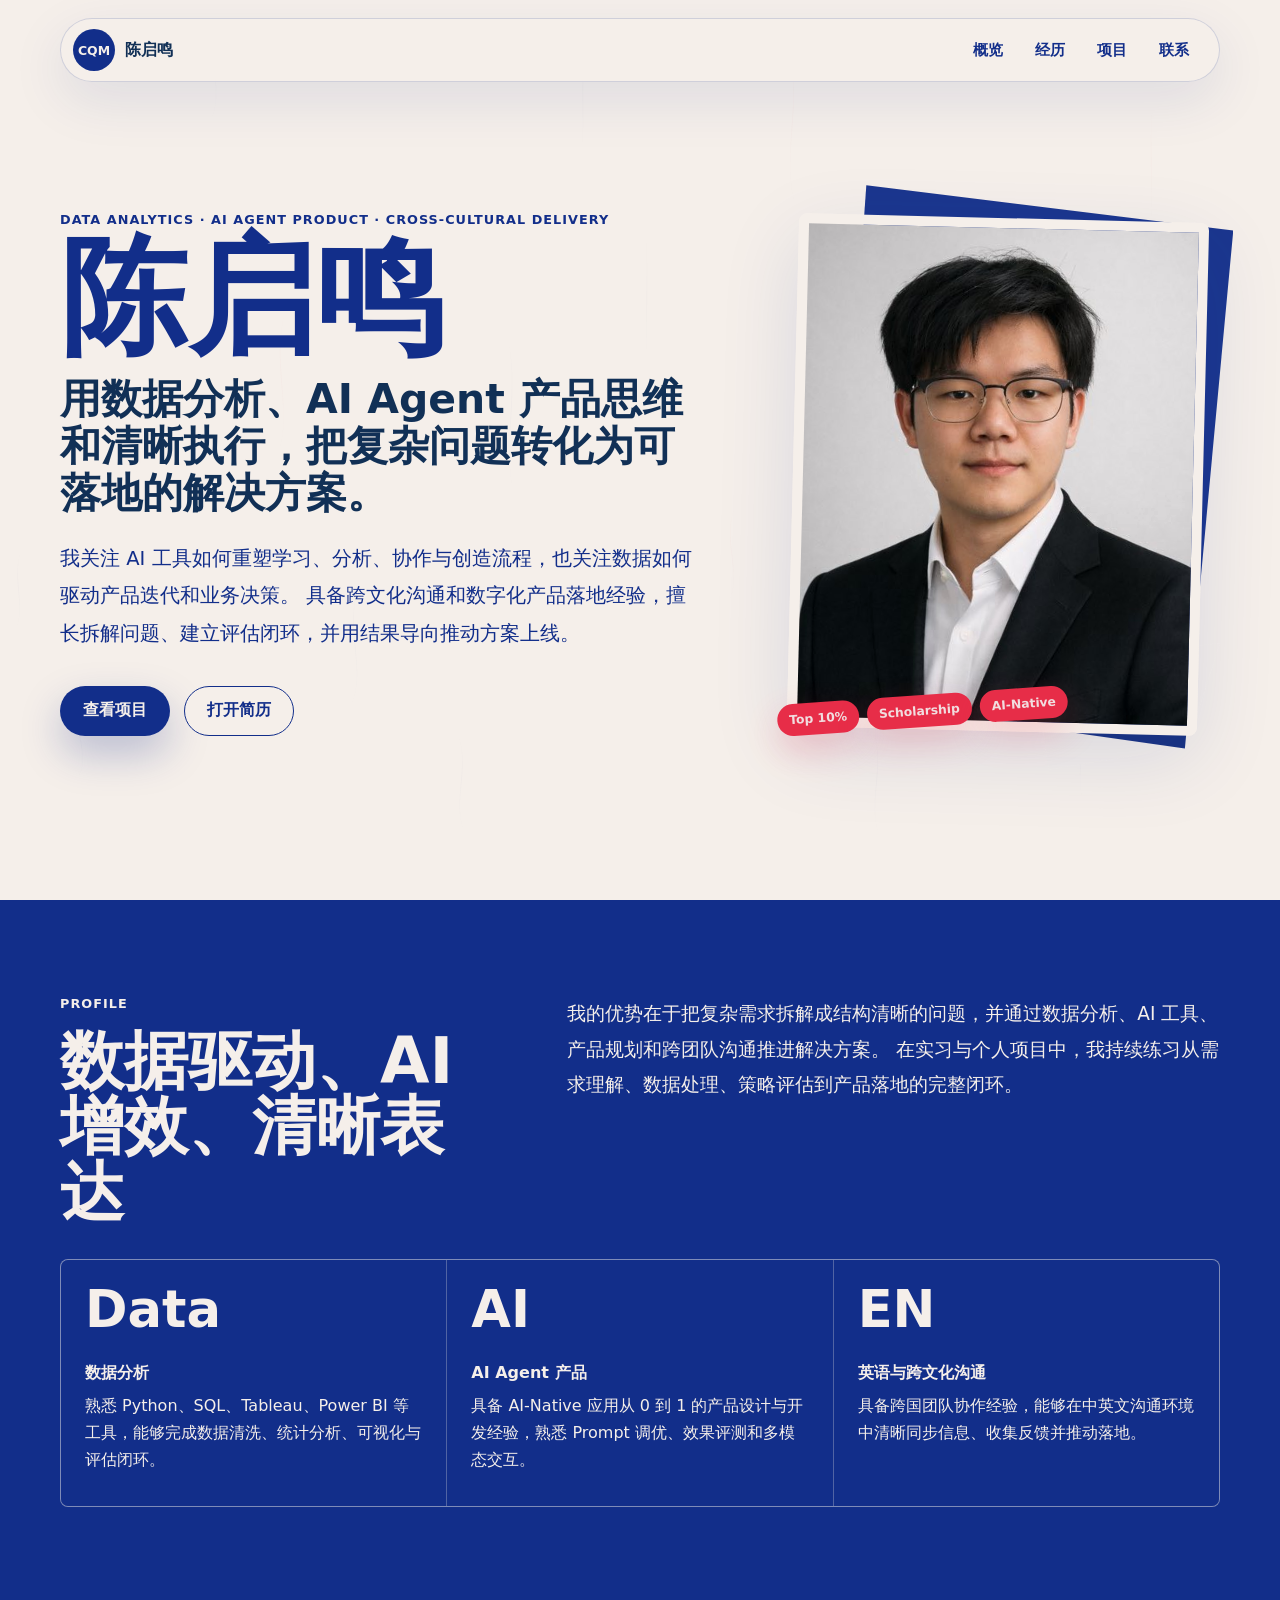
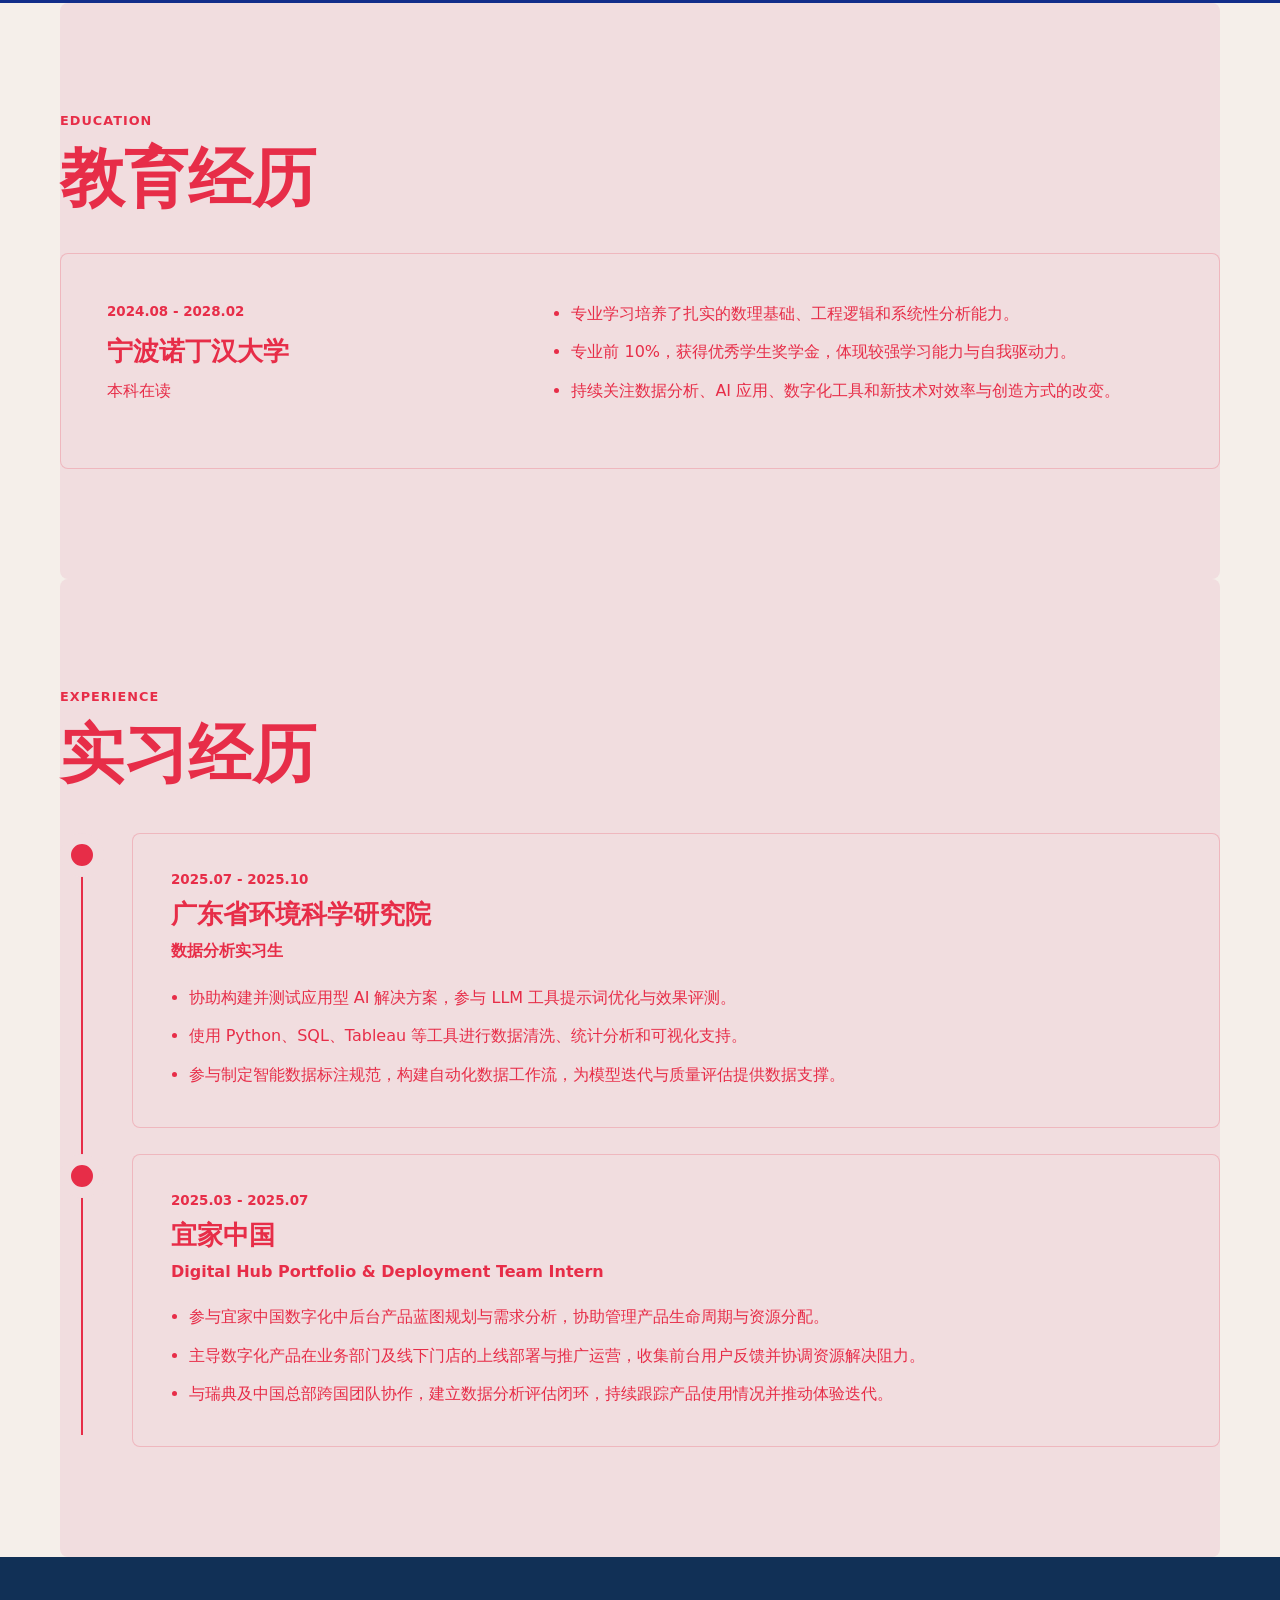
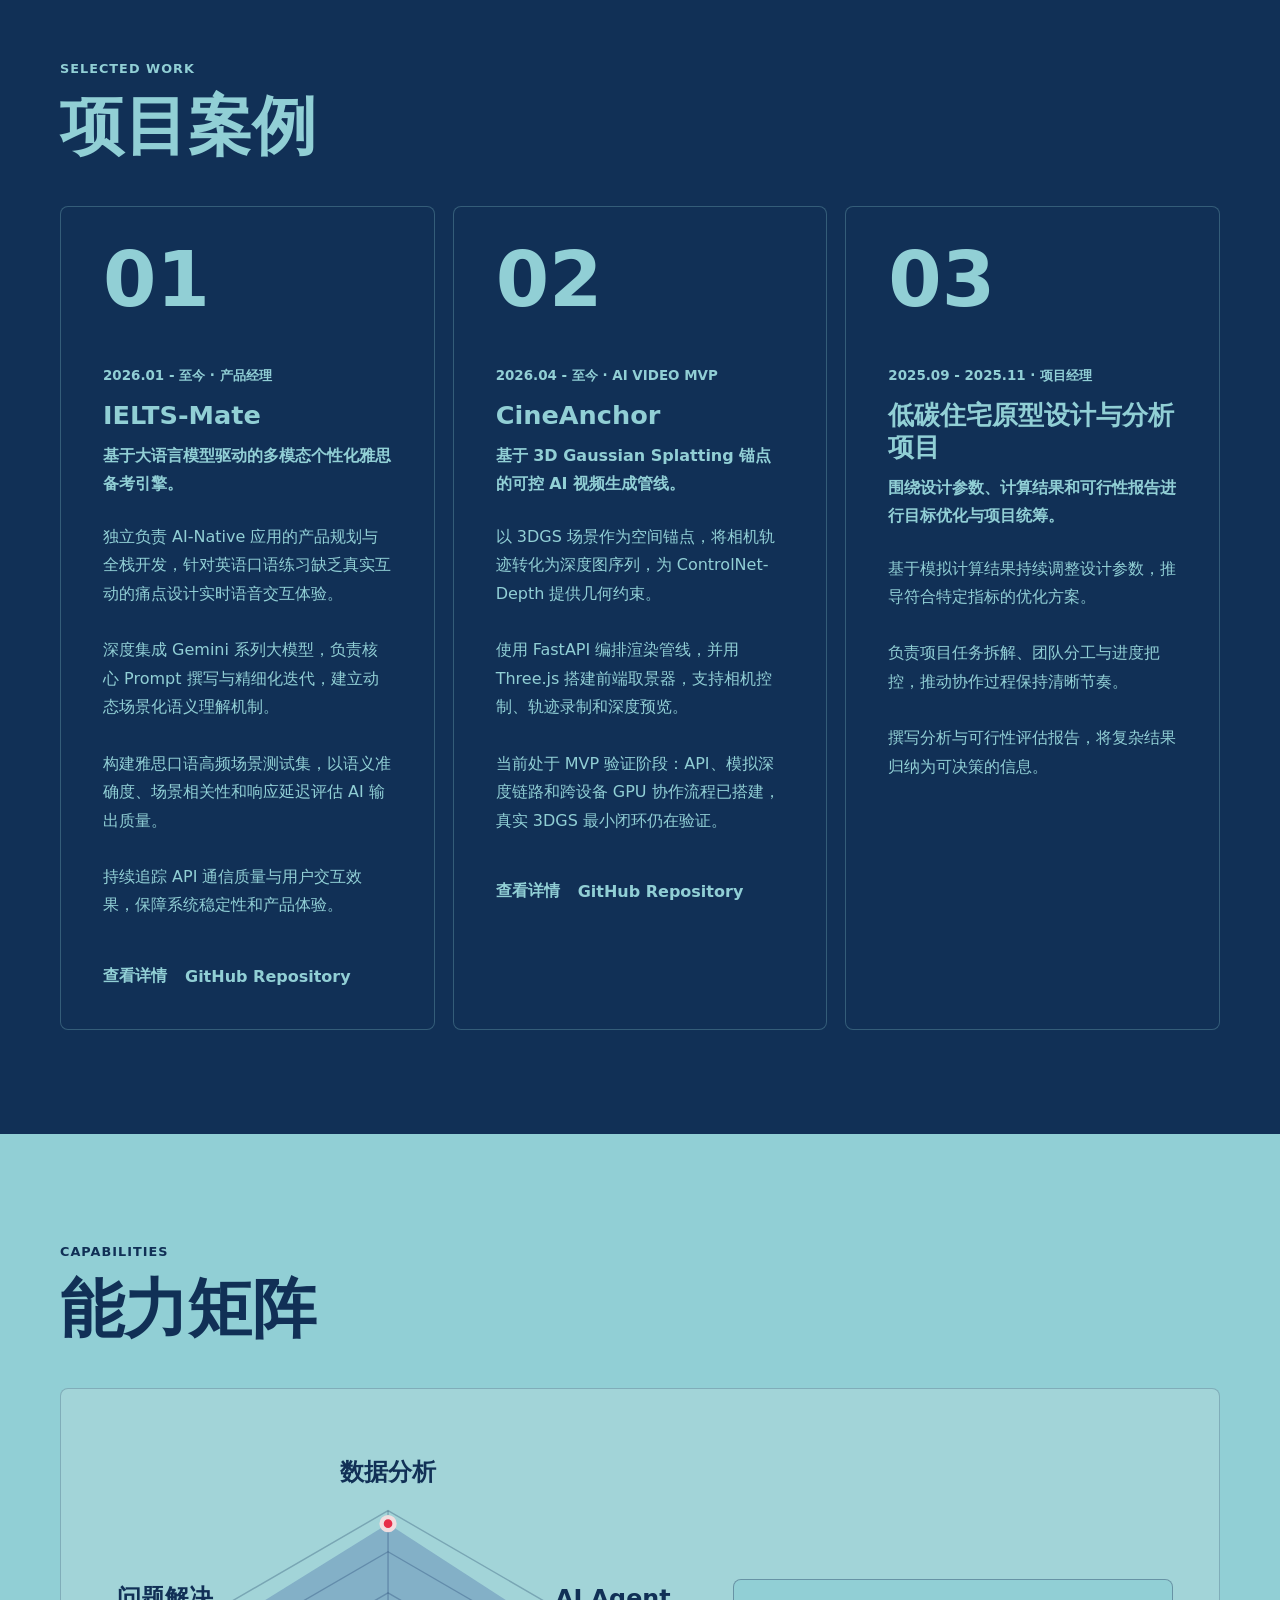
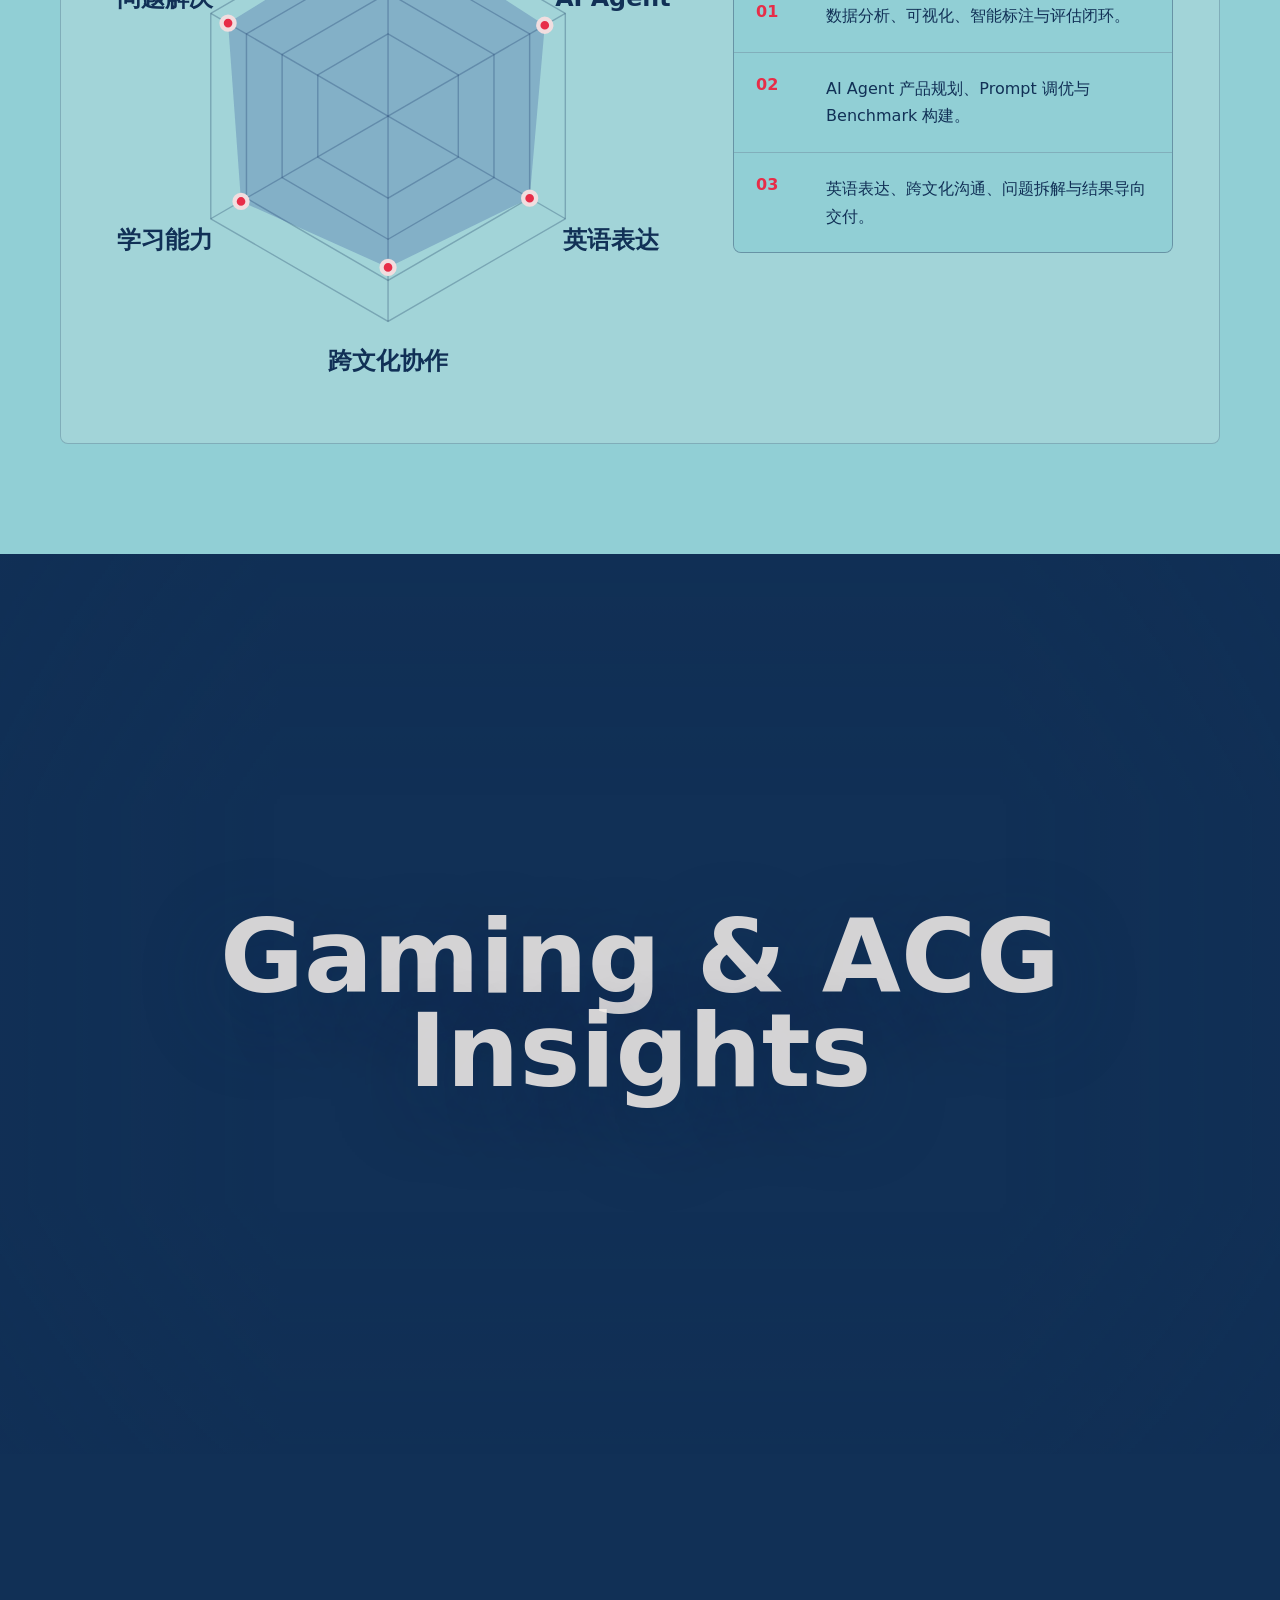
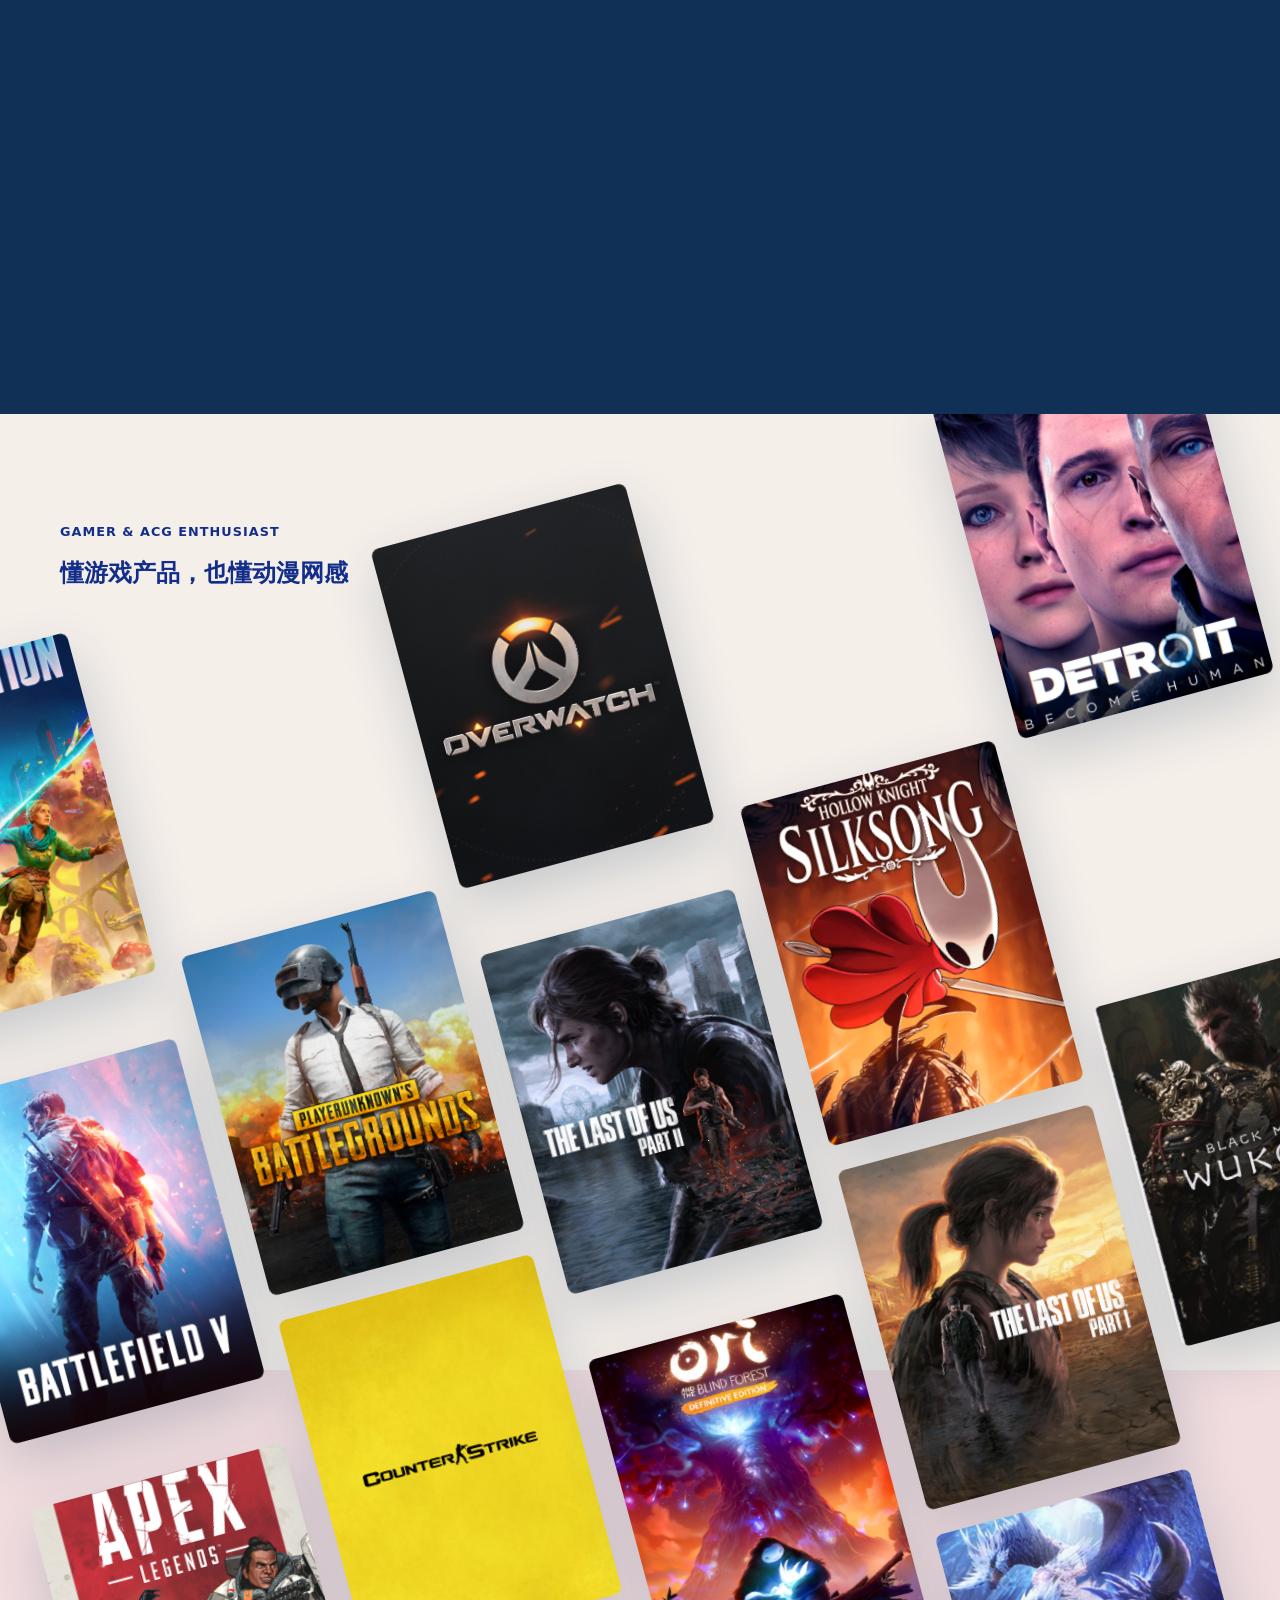
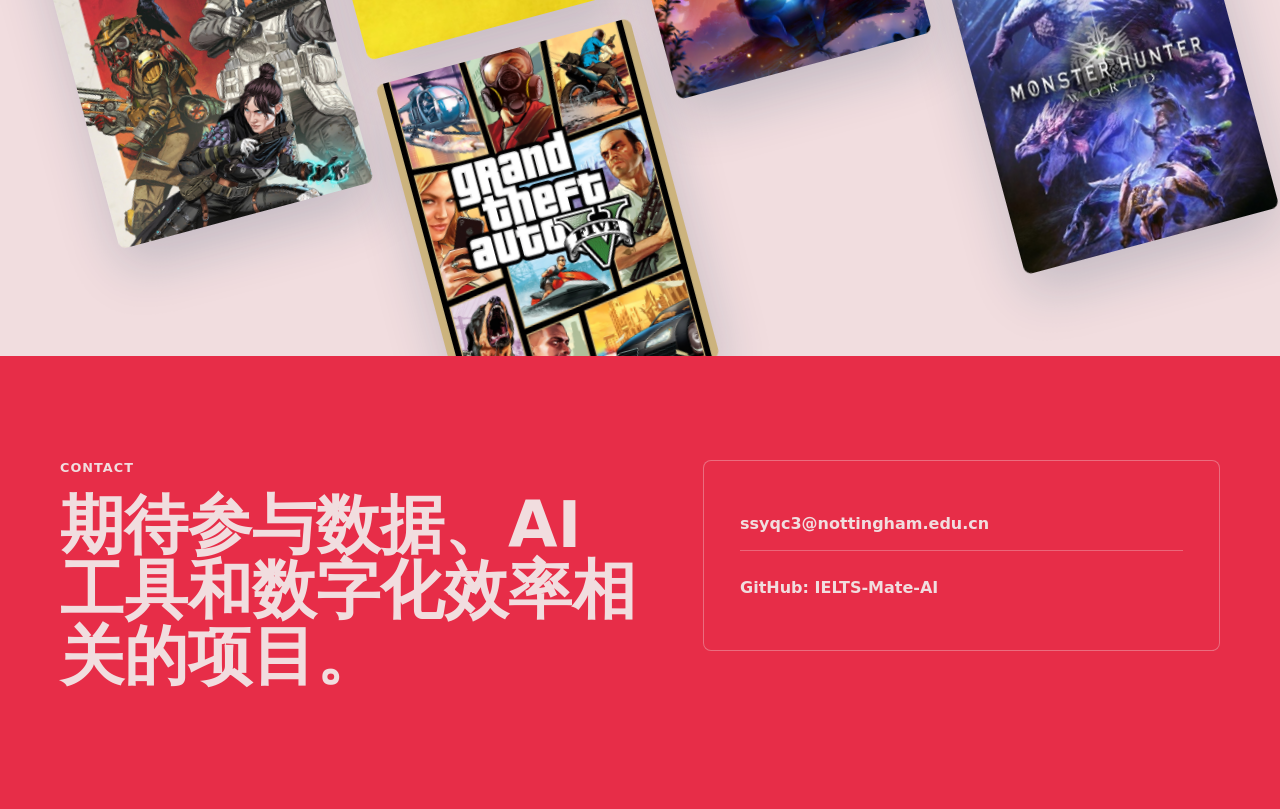
==== commit 57582ded: "Bust Edge cache for site assets" ====
--- a/index.html
+++ b/index.html
@@ -12,7 +12,7 @@
       rel="icon"
       href="data:image/svg+xml,%3Csvg xmlns='http://www.w3.org/2000/svg' viewBox='0 0 64 64'%3E%3Crect width='64' height='64' rx='12' fill='%23122E8A'/%3E%3Cpath d='M15 42V22h14v5h-8v10h8v5H15Zm18 0V22h6l5 8 5-8h6v20h-6V32l-4 6h-2l-4-6v10h-6Z' fill='%23F5EFEA'/%3E%3C/svg%3E"
     />
-    <link rel="stylesheet" href="./styles.css" />
+    <link rel="stylesheet" href="./styles.css?v=20260510-edgefix" />
   </head>
   <body>
     <div class="site-shell">
@@ -329,6 +329,6 @@
       </main>
     </div>
 
-    <script src="./script.js"></script>
+    <script src="./script.js?v=20260510-edgefix"></script>
   </body>
 </html>
--- a/styles.css
+++ b/styles.css
@@ -1651,57 +1651,7 @@
 }
 
 @media (prefers-reduced-motion: reduce) {
-  *,
-  *::before,
-  *::after {
-    scroll-behavior: auto !important;
-    transition-duration: 1ms !important;
-    animation-duration: 1ms !important;
-    animation-iteration-count: 1 !important;
-  }
-
   .flow-field {
     display: none;
   }
-
-  .motion-language-opening {
-    min-height: auto;
-  }
-
-  .motion-opening-pin {
-    position: relative;
-    min-height: auto;
-  }
-
-  .motion-video-card {
-    position: absolute;
-    opacity: 0;
-    transform: none !important;
-  }
-
-  .motion-video-card:first-child {
-    opacity: 1;
-  }
-
-  .motion-progress {
-    display: none;
-  }
-
-  .video-transition {
-    height: auto;
-  }
-
-  .video-pin {
-    position: relative;
-    height: 100svh;
-  }
-
-  .split-panel-left,
-  .split-panel-right {
-    transform: translate3d(0, 0, 0);
-  }
-
-  .transition-caption {
-    opacity: 0;
-  }
-}
+}
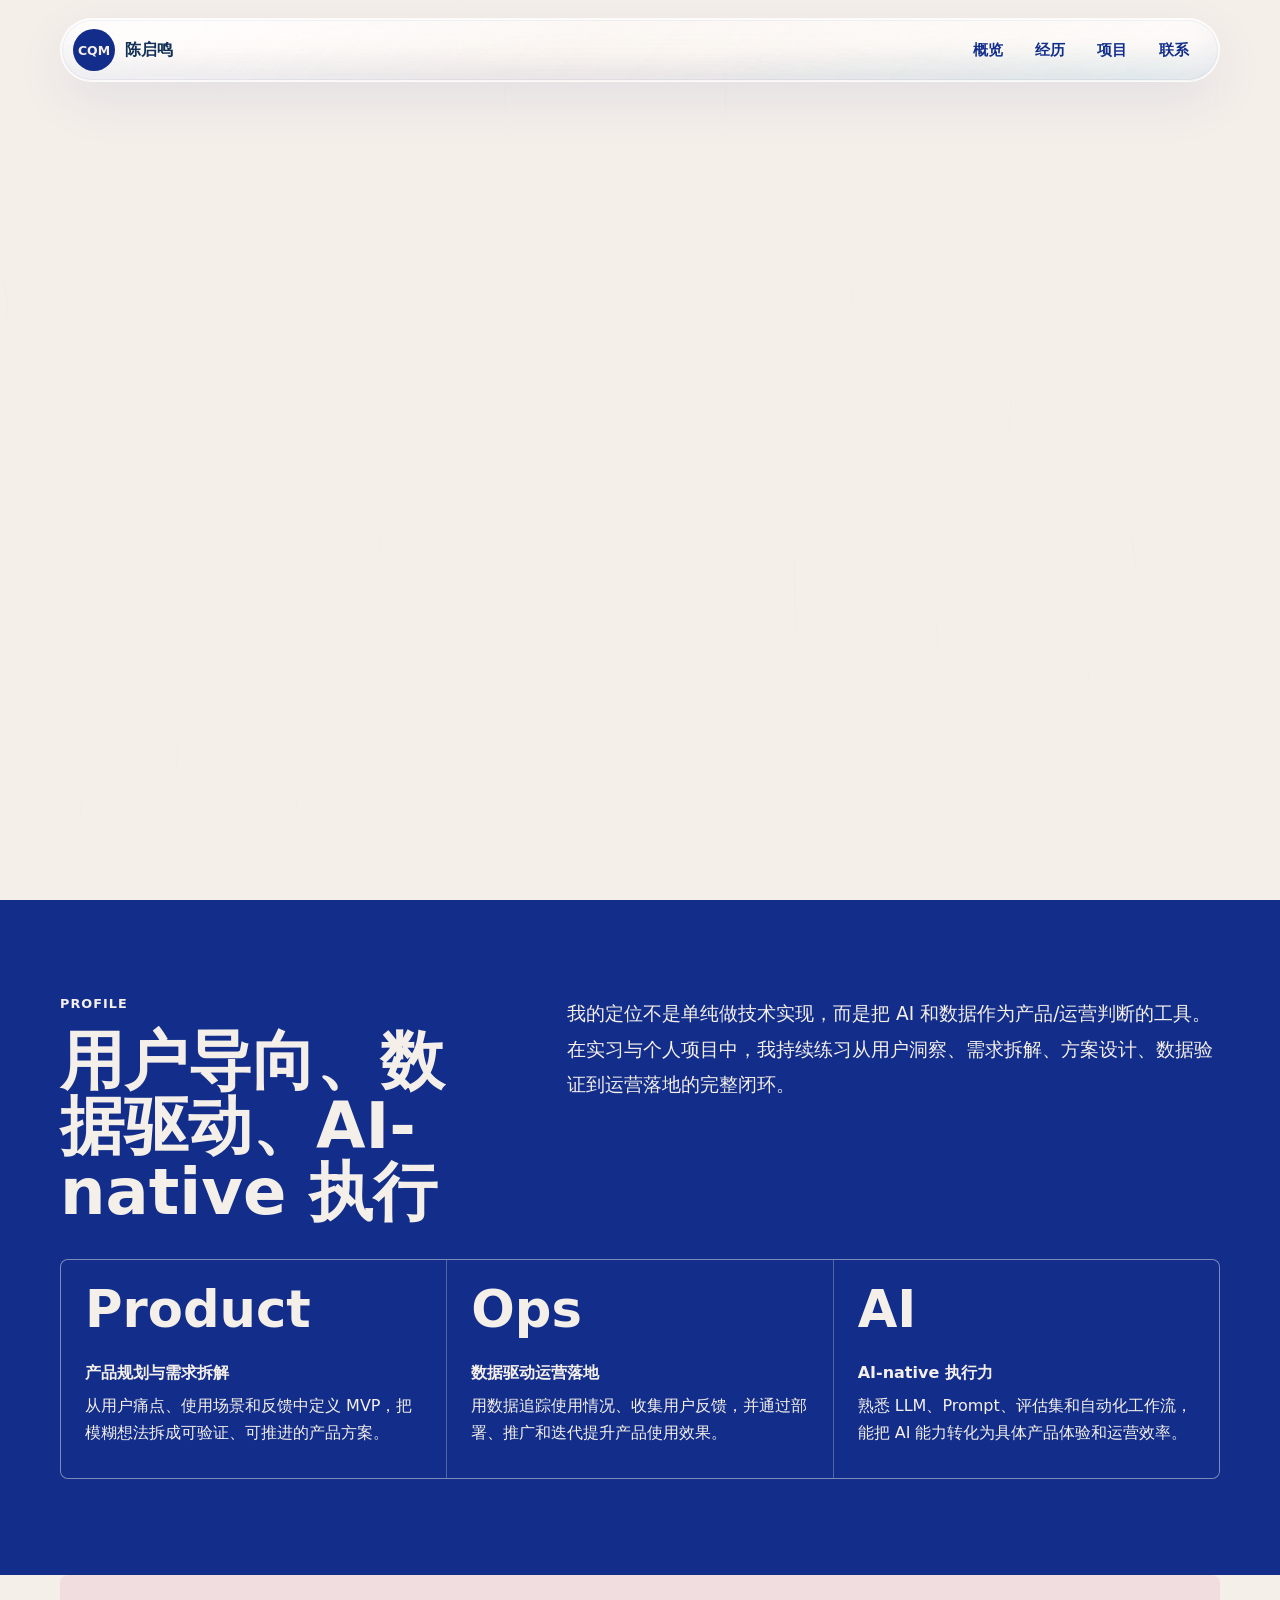
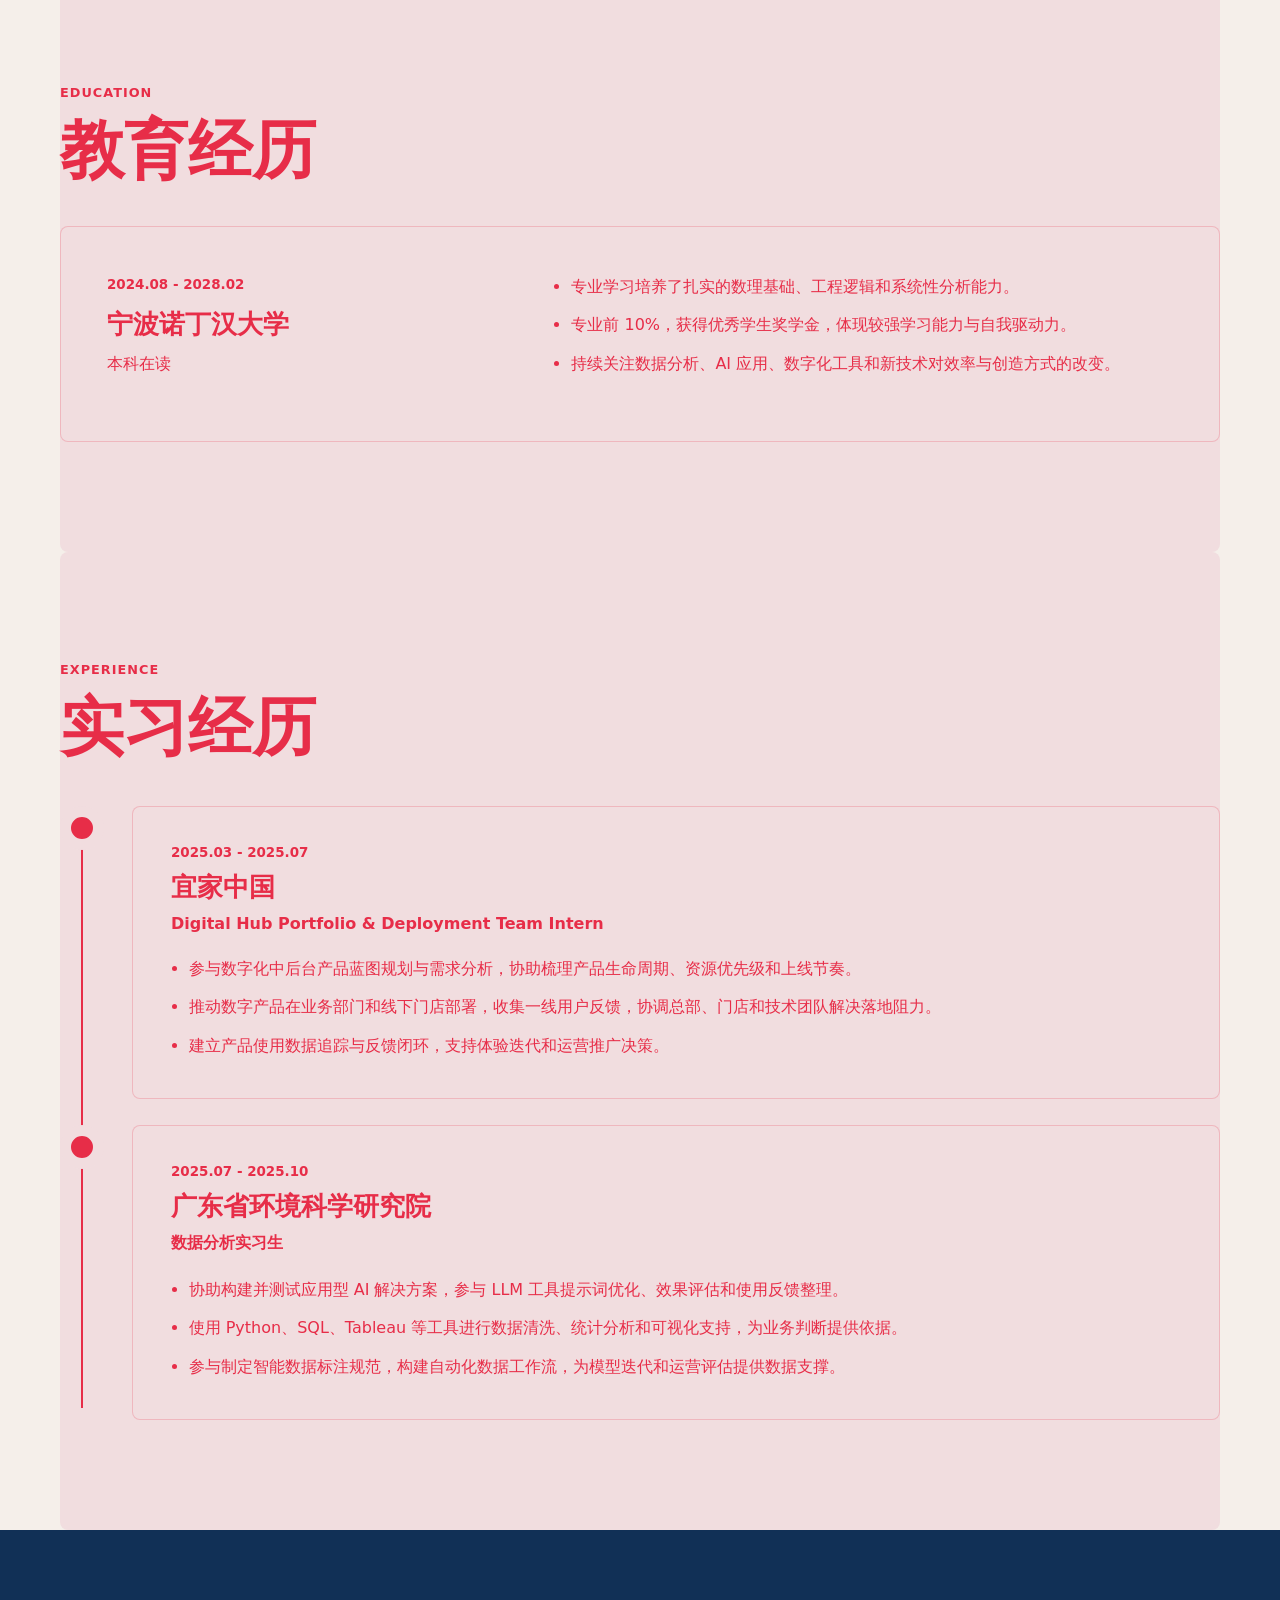
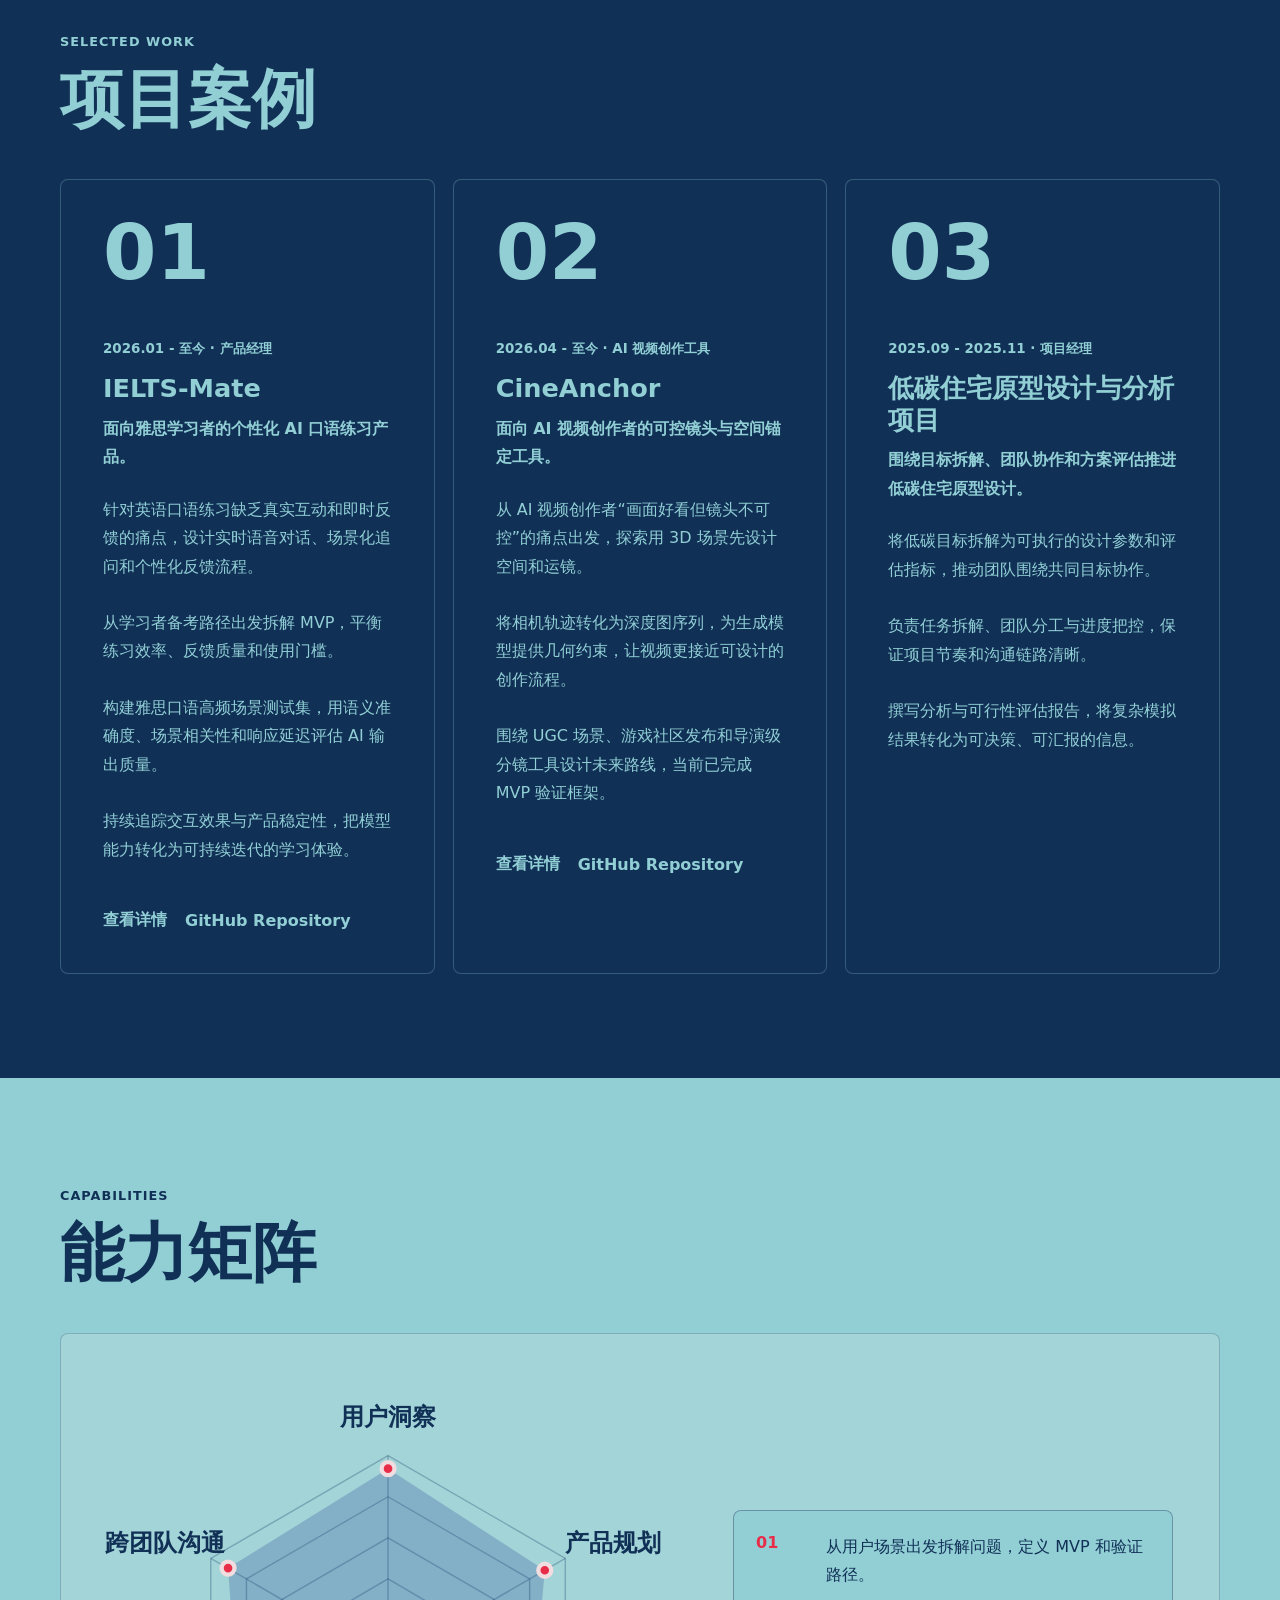
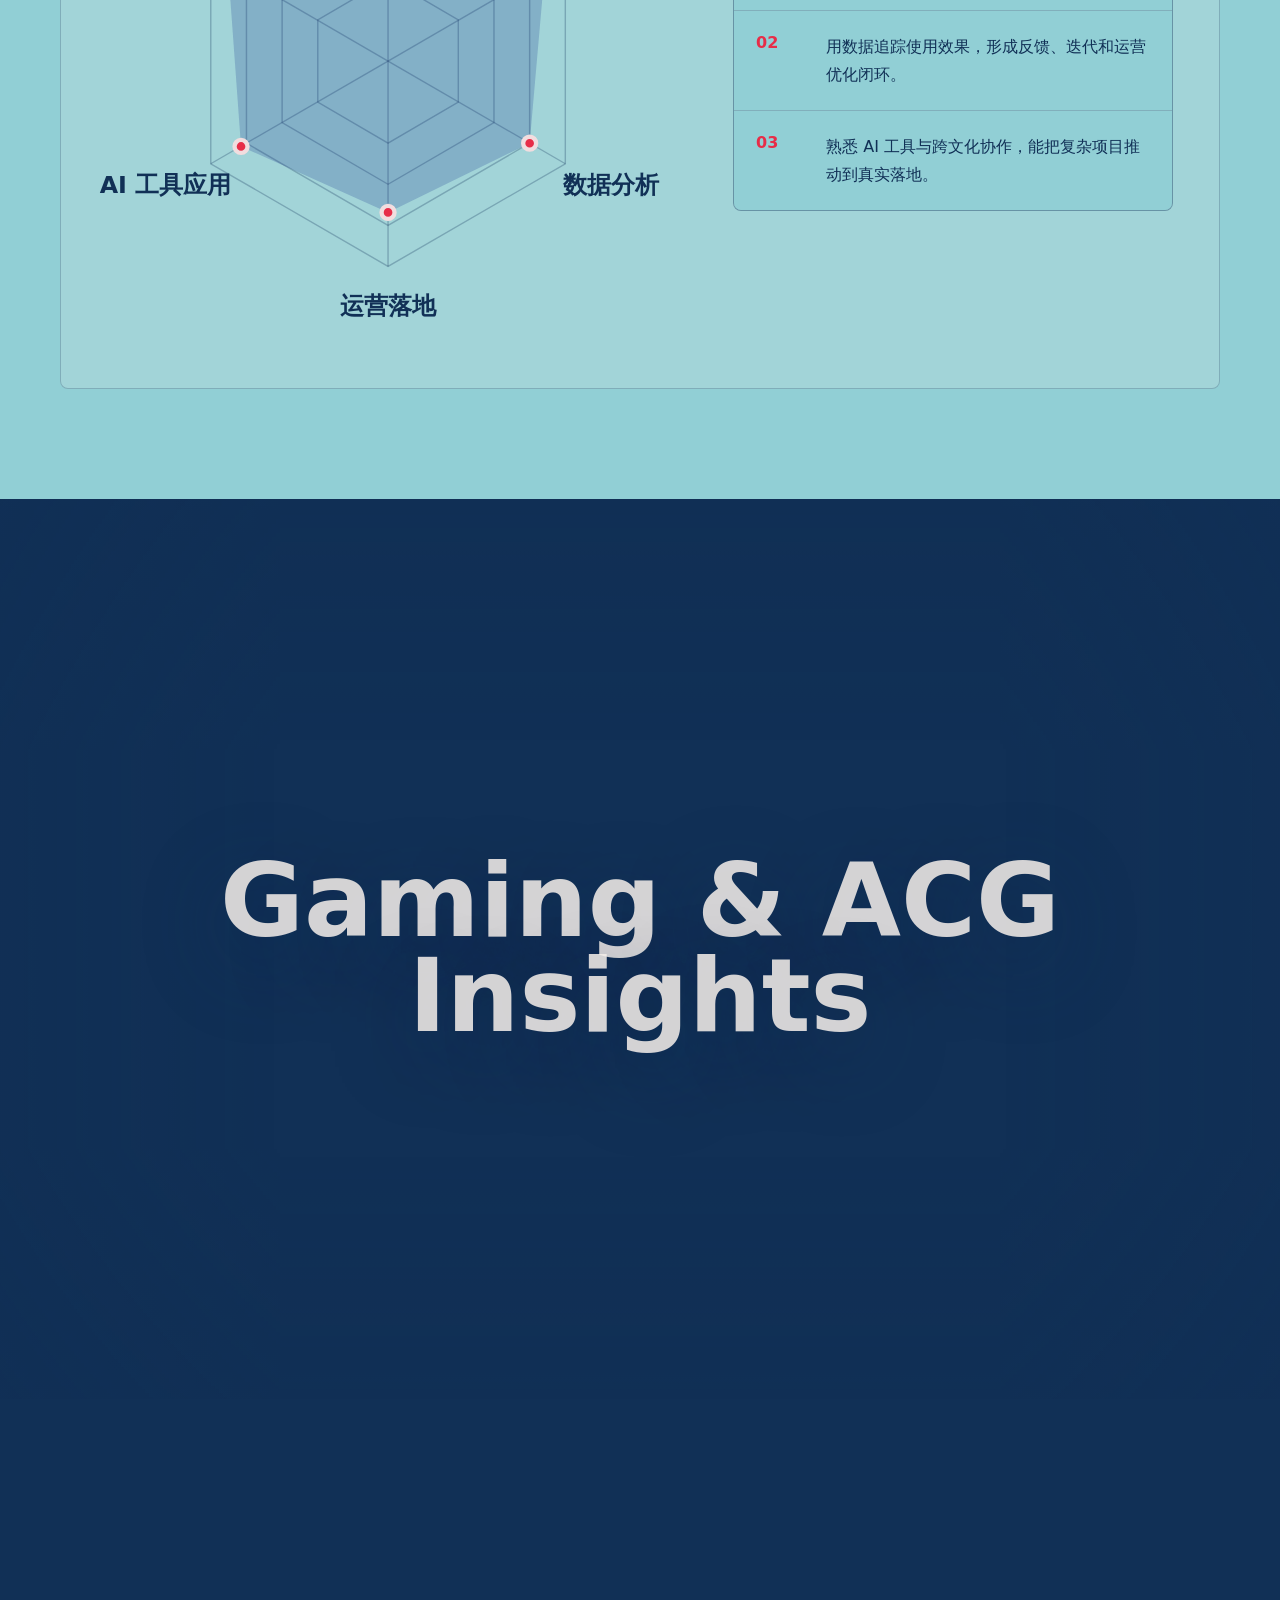
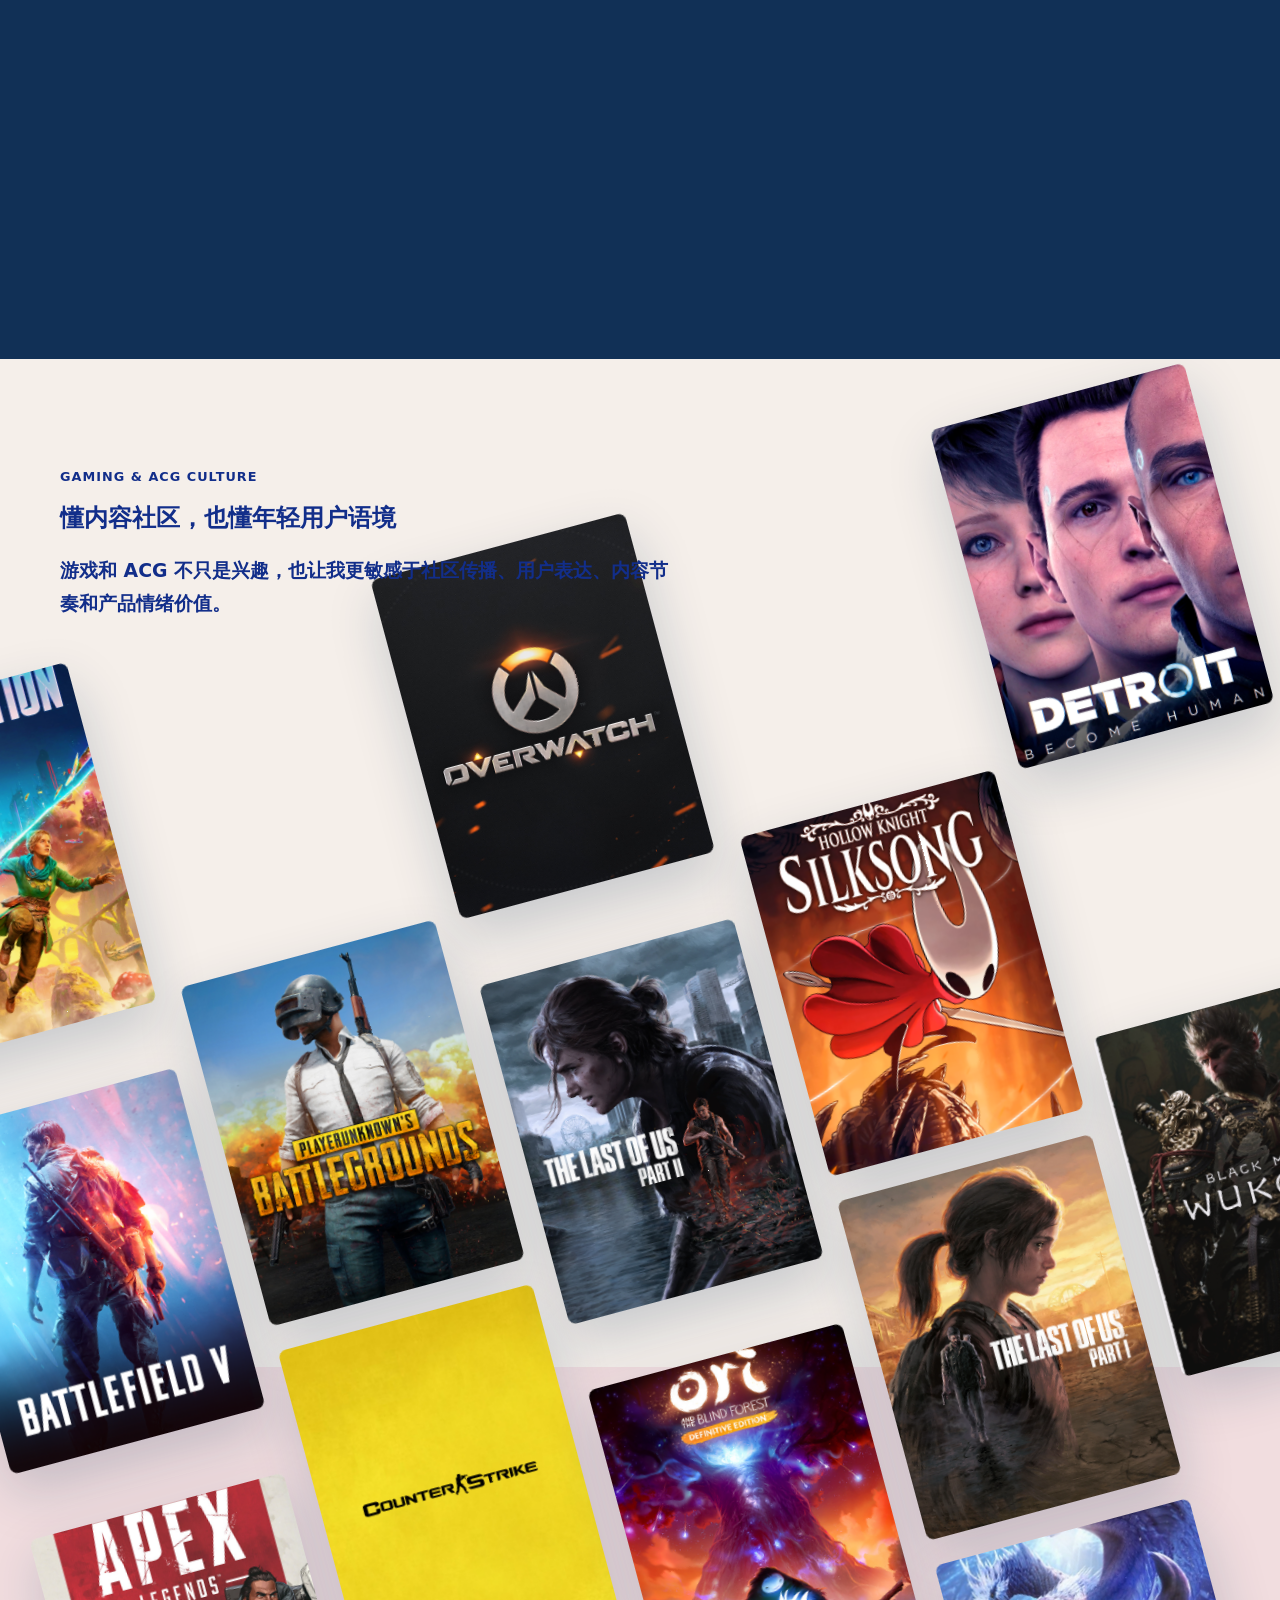
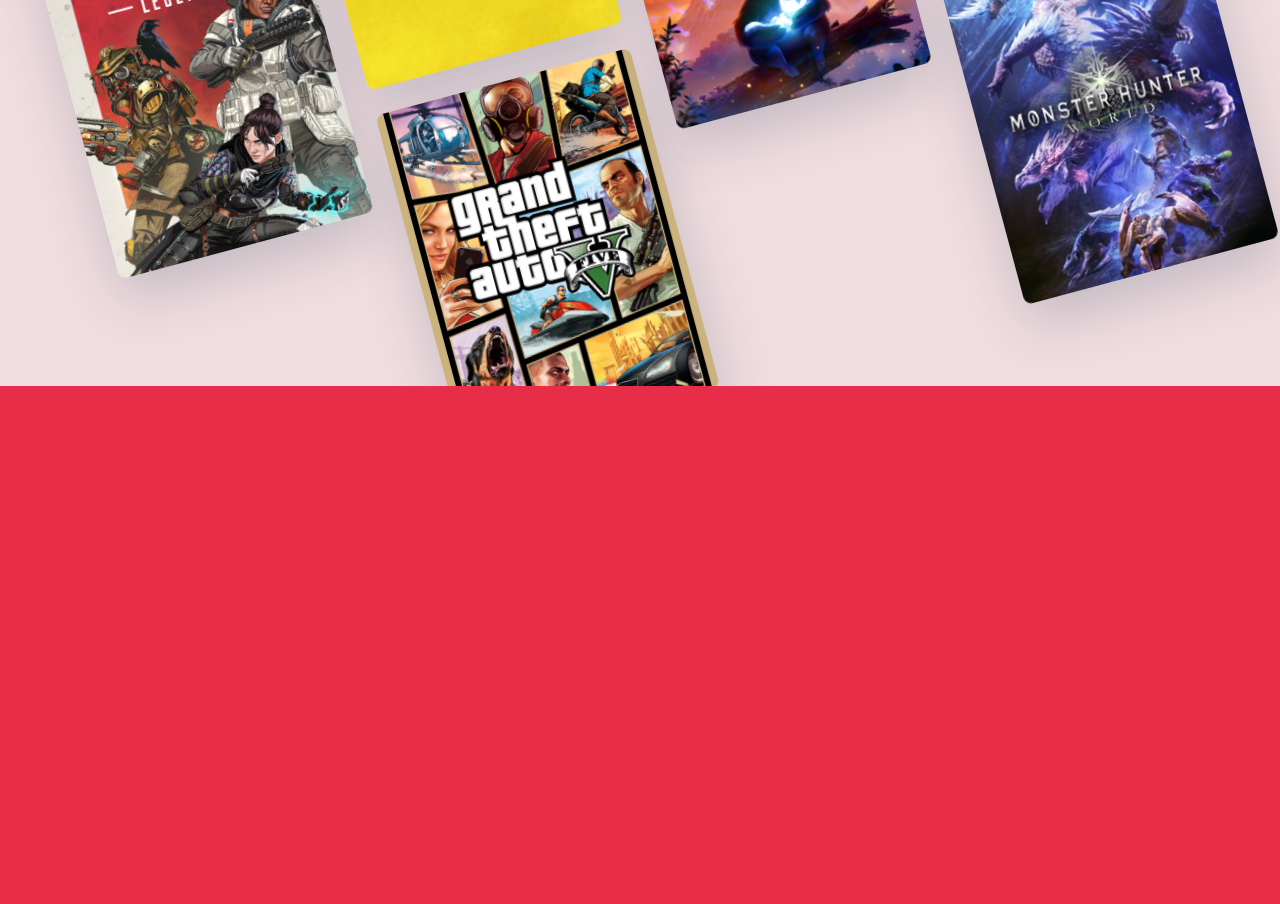
==== commit b2510c31: "Refresh portfolio positioning and glass navigation" ====
--- a/index.html
+++ b/index.html
@@ -5,17 +5,23 @@
     <meta name="viewport" content="width=device-width, initial-scale=1.0" />
     <meta
       name="description"
-      content="陈启鸣的个人网站：数据分析、AI Agent 产品设计、数字化产品部署、跨文化沟通与结果导向的问题解决。"
+      content="陈启鸣的个人网站：AI 产品思维、数据驱动运营、用户洞察、数字化产品落地与跨团队协作。"
     />
-    <title>陈启鸣 | 数据分析与 AI 产品实践</title>
+    <title>陈启鸣 | AI 产品与数据运营实践</title>
     <link
       rel="icon"
       href="data:image/svg+xml,%3Csvg xmlns='http://www.w3.org/2000/svg' viewBox='0 0 64 64'%3E%3Crect width='64' height='64' rx='12' fill='%23122E8A'/%3E%3Cpath d='M15 42V22h14v5h-8v10h8v5H15Zm18 0V22h6l5 8 5-8h6v20h-6V32l-4 6h-2l-4-6v10h-6Z' fill='%23F5EFEA'/%3E%3C/svg%3E"
     />
-    <link rel="stylesheet" href="./styles.css?v=20260510-edgefix" />
+    <link rel="stylesheet" href="./styles.css?v=20260512-glass" />
   </head>
   <body>
     <div class="site-shell">
+      <svg class="liquid-glass-filter" aria-hidden="true" focusable="false">
+        <filter id="liquidGlass">
+          <feTurbulence type="fractalNoise" baseFrequency="0.012 0.032" numOctaves="2" seed="7" result="noise" />
+          <feDisplacementMap in="SourceGraphic" in2="noise" scale="7" xChannelSelector="R" yChannelSelector="G" />
+        </filter>
+      </svg>
       <canvas class="flow-field" id="flowField" aria-hidden="true"></canvas>
 
       <header class="topbar" data-reveal>
@@ -34,14 +40,14 @@
       <main id="top">
         <section class="hero section-wrap" aria-labelledby="hero-title">
           <div class="hero-copy">
-            <p class="eyebrow" data-reveal>Data Analytics · AI Agent Product · Cross-cultural Delivery</p>
+            <p class="eyebrow" data-reveal>AI Product · Data-driven Operation · User Growth</p>
             <h1 id="hero-title" data-reveal>
               陈启鸣
-              <span>用数据分析、AI Agent 产品思维和清晰执行，把复杂问题转化为可落地的解决方案。</span>
+              <span>用产品思维、数据分析和 AI 工具，把用户问题转化为可落地的增长与体验方案。</span>
             </h1>
             <p class="hero-intro" data-reveal>
-              我关注 AI 工具如何重塑学习、分析、协作与创造流程，也关注数据如何驱动产品迭代和业务决策。
-              具备跨文化沟通和数字化产品落地经验，擅长拆解问题、建立评估闭环，并用结果导向推动方案上线。
+              我关注 AI 如何改变用户学习、创作和协作方式，也关注产品如何通过数据反馈、运营落地和跨团队协作持续迭代。
+              我的优势是从用户场景出发，拆解需求、设计方案、验证效果，并推动项目真正上线。
             </p>
             <div class="hero-actions" data-reveal>
               <a class="btn primary magnetic" href="#projects">查看项目</a>
@@ -65,29 +71,29 @@
           <div class="section-wrap profile-grid">
             <div class="section-heading" data-reveal>
               <p class="eyebrow">Profile</p>
-              <h2 id="profile-title">数据驱动、AI 增效、清晰表达</h2>
+              <h2 id="profile-title">用户导向、数据驱动、AI-native 执行</h2>
             </div>
             <div class="profile-copy" data-reveal>
               <p>
-                我的优势在于把复杂需求拆解成结构清晰的问题，并通过数据分析、AI 工具、产品规划和跨团队沟通推进解决方案。
-                在实习与个人项目中，我持续练习从需求理解、数据处理、策略评估到产品落地的完整闭环。
+                我的定位不是单纯做技术实现，而是把 AI 和数据作为产品/运营判断的工具。
+                在实习与个人项目中，我持续练习从用户洞察、需求拆解、方案设计、数据验证到运营落地的完整闭环。
               </p>
             </div>
             <div class="metric-grid" data-reveal>
               <article>
-                <span>Data</span>
-                <strong>数据分析</strong>
-                <p>熟悉 Python、SQL、Tableau、Power BI 等工具，能够完成数据清洗、统计分析、可视化与评估闭环。</p>
+                <span>Product</span>
+                <strong>产品规划与需求拆解</strong>
+                <p>从用户痛点、使用场景和反馈中定义 MVP，把模糊想法拆成可验证、可推进的产品方案。</p>
+              </article>
+              <article>
+                <span>Ops</span>
+                <strong>数据驱动运营落地</strong>
+                <p>用数据追踪使用情况、收集用户反馈，并通过部署、推广和迭代提升产品使用效果。</p>
               </article>
               <article>
                 <span>AI</span>
-                <strong>AI Agent 产品</strong>
-                <p>具备 AI-Native 应用从 0 到 1 的产品设计与开发经验，熟悉 Prompt 调优、效果评测和多模态交互。</p>
-              </article>
-              <article>
-                <span>EN</span>
-                <strong>英语与跨文化沟通</strong>
-                <p>具备跨国团队协作经验，能够在中英文沟通环境中清晰同步信息、收集反馈并推动落地。</p>
+                <strong>AI-native 执行力</strong>
+                <p>熟悉 LLM、Prompt、评估集和自动化工作流，能把 AI 能力转化为具体产品体验和运营效率。</p>
               </article>
             </div>
           </div>
@@ -118,6 +124,19 @@
             <h2 id="experience-title">实习经历</h2>
           </div>
           <div class="timeline">
+            <article class="timeline-item" data-reveal>
+              <div class="time-node"></div>
+              <div class="timeline-content">
+                <p class="period">2025.03 - 2025.07</p>
+                <h3>宜家中国</h3>
+                <p class="role">Digital Hub Portfolio & Deployment Team Intern</p>
+                <ul>
+                  <li>参与数字化中后台产品蓝图规划与需求分析，协助梳理产品生命周期、资源优先级和上线节奏。</li>
+                  <li>推动数字产品在业务部门和线下门店部署，收集一线用户反馈，协调总部、门店和技术团队解决落地阻力。</li>
+                  <li>建立产品使用数据追踪与反馈闭环，支持体验迭代和运营推广决策。</li>
+                </ul>
+              </div>
+            </article>
             <article class="timeline-item" data-reveal>
               <div class="time-node"></div>
               <div class="timeline-content">
@@ -125,22 +144,9 @@
                 <h3>广东省环境科学研究院</h3>
                 <p class="role">数据分析实习生</p>
                 <ul>
-                  <li>协助构建并测试应用型 AI 解决方案，参与 LLM 工具提示词优化与效果评测。</li>
-                  <li>使用 Python、SQL、Tableau 等工具进行数据清洗、统计分析和可视化支持。</li>
-                  <li>参与制定智能数据标注规范，构建自动化数据工作流，为模型迭代与质量评估提供数据支撑。</li>
-                </ul>
-              </div>
-            </article>
-            <article class="timeline-item" data-reveal>
-              <div class="time-node"></div>
-              <div class="timeline-content">
-                <p class="period">2025.03 - 2025.07</p>
-                <h3>宜家中国</h3>
-                <p class="role">Digital Hub Portfolio & Deployment Team Intern</p>
-                <ul>
-                  <li>参与宜家中国数字化中后台产品蓝图规划与需求分析，协助管理产品生命周期与资源分配。</li>
-                  <li>主导数字化产品在业务部门及线下门店的上线部署与推广运营，收集前台用户反馈并协调资源解决阻力。</li>
-                  <li>与瑞典及中国总部跨国团队协作，建立数据分析评估闭环，持续跟踪产品使用情况并推动体验迭代。</li>
+                  <li>协助构建并测试应用型 AI 解决方案，参与 LLM 工具提示词优化、效果评估和使用反馈整理。</li>
+                  <li>使用 Python、SQL、Tableau 等工具进行数据清洗、统计分析和可视化支持，为业务判断提供依据。</li>
+                  <li>参与制定智能数据标注规范，构建自动化数据工作流，为模型迭代和运营评估提供数据支撑。</li>
                 </ul>
               </div>
             </article>
@@ -158,12 +164,12 @@
                 <div class="project-index">01</div>
                 <p class="period">2026.01 - 至今 · 产品经理</p>
                 <h3>IELTS-Mate</h3>
-                <p class="project-subtitle">基于大语言模型驱动的多模态个性化雅思备考引擎。</p>
+                <p class="project-subtitle">面向雅思学习者的个性化 AI 口语练习产品。</p>
                 <div class="project-points">
-                  <p>独立负责 AI-Native 应用的产品规划与全栈开发，针对英语口语练习缺乏真实互动的痛点设计实时语音交互体验。</p>
-                  <p>深度集成 Gemini 系列大模型，负责核心 Prompt 撰写与精细化迭代，建立动态场景化语义理解机制。</p>
-                  <p>构建雅思口语高频场景测试集，以语义准确度、场景相关性和响应延迟评估 AI 输出质量。</p>
-                  <p>持续追踪 API 通信质量与用户交互效果，保障系统稳定性和产品体验。</p>
+                  <p>针对英语口语练习缺乏真实互动和即时反馈的痛点，设计实时语音对话、场景化追问和个性化反馈流程。</p>
+                  <p>从学习者备考路径出发拆解 MVP，平衡练习效率、反馈质量和使用门槛。</p>
+                  <p>构建雅思口语高频场景测试集，用语义准确度、场景相关性和响应延迟评估 AI 输出质量。</p>
+                  <p>持续追踪交互效果与产品稳定性，把模型能力转化为可持续迭代的学习体验。</p>
                 </div>
                 <div class="project-links">
                   <a class="text-link" href="./ielts-mate.html">查看详情</a>
@@ -173,13 +179,13 @@
 
               <article class="project-card" data-reveal>
                 <div class="project-index">02</div>
-                <p class="period">2026.04 - 至今 · AI Video MVP</p>
+                <p class="period">2026.04 - 至今 · AI 视频创作工具</p>
                 <h3>CineAnchor</h3>
-                <p class="project-subtitle">基于 3D Gaussian Splatting 锚点的可控 AI 视频生成管线。</p>
+                <p class="project-subtitle">面向 AI 视频创作者的可控镜头与空间锚定工具。</p>
                 <div class="project-points">
-                  <p>以 3DGS 场景作为空间锚点，将相机轨迹转化为深度图序列，为 ControlNet-Depth 提供几何约束。</p>
-                  <p>使用 FastAPI 编排渲染管线，并用 Three.js 搭建前端取景器，支持相机控制、轨迹录制和深度预览。</p>
-                  <p>当前处于 MVP 验证阶段：API、模拟深度链路和跨设备 GPU 协作流程已搭建，真实 3DGS 最小闭环仍在验证。</p>
+                  <p>从 AI 视频创作者“画面好看但镜头不可控”的痛点出发，探索用 3D 场景先设计空间和运镜。</p>
+                  <p>将相机轨迹转化为深度图序列，为生成模型提供几何约束，让视频更接近可设计的创作流程。</p>
+                  <p>围绕 UGC 场景、游戏社区发布和导演级分镜工具设计未来路线，当前已完成 MVP 验证框架。</p>
                 </div>
                 <div class="project-links">
                   <a class="text-link" href="./cineanchor.html">查看详情</a>
@@ -191,11 +197,11 @@
                 <div class="project-index">03</div>
                 <p class="period">2025.09 - 2025.11 · 项目经理</p>
                 <h3>低碳住宅原型设计与分析项目</h3>
-                <p class="project-subtitle">围绕设计参数、计算结果和可行性报告进行目标优化与项目统筹。</p>
+                <p class="project-subtitle">围绕目标拆解、团队协作和方案评估推进低碳住宅原型设计。</p>
                 <div class="project-points">
-                  <p>基于模拟计算结果持续调整设计参数，推导符合特定指标的优化方案。</p>
-                  <p>负责项目任务拆解、团队分工与进度把控，推动协作过程保持清晰节奏。</p>
-                  <p>撰写分析与可行性评估报告，将复杂结果归纳为可决策的信息。</p>
+                  <p>将低碳目标拆解为可执行的设计参数和评估指标，推动团队围绕共同目标协作。</p>
+                  <p>负责任务拆解、团队分工与进度把控，保证项目节奏和沟通链路清晰。</p>
+                  <p>撰写分析与可行性评估报告，将复杂模拟结果转化为可决策、可汇报的信息。</p>
                 </div>
               </article>
             </div>
@@ -211,7 +217,7 @@
             <figure class="radar-chart" aria-label="六边形能力雷达图">
               <svg viewBox="0 0 520 520" role="img" aria-labelledby="radar-title radar-desc">
                 <title id="radar-title">能力矩阵六边形雷达图</title>
-                <desc id="radar-desc">展示数据分析、AI Agent、英语表达、跨文化协作、学习能力和问题解决六项能力。</desc>
+                <desc id="radar-desc">展示用户洞察、产品规划、数据分析、运营落地、AI 工具应用和跨团队沟通六项能力。</desc>
                 <g class="radar-grid">
                   <polygon points="260,70 424,165 424,355 260,450 96,355 96,165" />
                   <polygon points="260,108 391,184 391,336 260,412 129,336 129,184" />
@@ -241,27 +247,27 @@
                   <circle cx="112" cy="174" r="6" />
                 </g>
                 <g class="radar-labels">
-                  <text x="260" y="42" text-anchor="middle">数据分析</text>
-                  <text x="468" y="158" text-anchor="middle">AI Agent</text>
-                  <text x="466" y="382" text-anchor="middle">英语表达</text>
-                  <text x="260" y="494" text-anchor="middle">跨文化协作</text>
-                  <text x="54" y="382" text-anchor="middle">学习能力</text>
-                  <text x="54" y="158" text-anchor="middle">问题解决</text>
+                  <text x="260" y="42" text-anchor="middle">用户洞察</text>
+                  <text x="468" y="158" text-anchor="middle">产品规划</text>
+                  <text x="466" y="382" text-anchor="middle">数据分析</text>
+                  <text x="260" y="494" text-anchor="middle">运营落地</text>
+                  <text x="54" y="382" text-anchor="middle">AI 工具应用</text>
+                  <text x="54" y="158" text-anchor="middle">跨团队沟通</text>
                 </g>
               </svg>
             </figure>
             <div class="radar-notes">
               <article>
                 <span>01</span>
-                <p>数据分析、可视化、智能标注与评估闭环。</p>
+                <p>从用户场景出发拆解问题，定义 MVP 和验证路径。</p>
               </article>
               <article>
                 <span>02</span>
-                <p>AI Agent 产品规划、Prompt 调优与 Benchmark 构建。</p>
+                <p>用数据追踪使用效果，形成反馈、迭代和运营优化闭环。</p>
               </article>
               <article>
                 <span>03</span>
-                <p>英语表达、跨文化沟通、问题拆解与结果导向交付。</p>
+                <p>熟悉 AI 工具与跨文化协作，能把复杂项目推动到真实落地。</p>
               </article>
             </div>
           </div>
@@ -283,8 +289,9 @@
 
         <section class="game-wall-section" aria-labelledby="game-wall-title" data-game-wall>
           <div class="section-wrap game-wall-heading" data-reveal>
-            <p class="eyebrow">Gamer &amp; ACG Enthusiast</p>
-            <h2 id="game-wall-title">懂游戏产品，也懂动漫网感</h2>
+            <p class="eyebrow">Gaming &amp; ACG Culture</p>
+            <h2 id="game-wall-title">懂内容社区，也懂年轻用户语境</h2>
+            <p class="game-wall-copy">游戏和 ACG 不只是兴趣，也让我更敏感于社区传播、用户表达、内容节奏和产品情绪价值。</p>
           </div>
           <div class="game-wall" aria-hidden="true">
             <div class="cover-column" data-cover-column>
@@ -318,7 +325,7 @@
           <div class="section-wrap contact-grid">
             <div class="section-heading inverse" data-reveal>
               <p class="eyebrow">Contact</p>
-              <h2 id="contact-title">期待参与数据、AI 工具和数字化效率相关的项目。</h2>
+              <h2 id="contact-title">期待参与 AI 产品、用户增长、数字化运营和内容社区相关的项目。</h2>
             </div>
             <div class="contact-panel" data-reveal>
               <a href="mailto:ssyqc3@nottingham.edu.cn">ssyqc3@nottingham.edu.cn</a>
@@ -329,6 +336,6 @@
       </main>
     </div>
 
-    <script src="./script.js?v=20260510-edgefix"></script>
+    <script src="./script.js?v=20260512-final"></script>
   </body>
 </html>
--- a/styles.css
+++ b/styles.css
@@ -59,6 +59,13 @@
   overflow: visible;
 }
 
+.liquid-glass-filter {
+  position: absolute;
+  width: 0;
+  height: 0;
+  overflow: hidden;
+}
+
 .flow-field {
   position: fixed;
   inset: 0;
@@ -92,14 +99,55 @@
   justify-content: space-between;
   gap: 20px;
   padding: 10px 12px;
-  border: 1px solid rgba(18, 46, 138, 0.16);
-  background: rgba(245, 239, 234, 0.84);
-  box-shadow: 0 18px 54px rgba(18, 46, 138, 0.1);
-  backdrop-filter: blur(24px);
+  border: 1px solid rgba(255, 255, 255, 0.54);
+  background:
+    linear-gradient(135deg, rgba(255, 255, 255, 0.46), rgba(245, 239, 234, 0.2) 44%, rgba(255, 255, 255, 0.34)),
+    rgba(245, 239, 234, 0.26);
+  box-shadow:
+    inset 0 1px 0 rgba(255, 255, 255, 0.72),
+    inset 0 -18px 34px rgba(18, 46, 138, 0.045),
+    0 18px 54px rgba(18, 46, 138, 0.08);
+  backdrop-filter: blur(28px) saturate(1.45) brightness(1.04);
+  -webkit-backdrop-filter: blur(28px) saturate(1.45) brightness(1.04);
   border-radius: 999px;
+  isolation: isolate;
+  overflow: hidden;
+}
+
+.topbar::before,
+.topbar::after {
+  content: "";
+  position: absolute;
+  inset: 0;
+  border-radius: inherit;
+  pointer-events: none;
+}
+
+.topbar::before {
+  z-index: -1;
+  background:
+    radial-gradient(120% 160% at 8% 0%, rgba(255, 255, 255, 0.64), transparent 42%),
+    radial-gradient(92% 150% at 92% 100%, rgba(145, 207, 213, 0.22), transparent 48%),
+    linear-gradient(180deg, rgba(255, 255, 255, 0.36), rgba(255, 255, 255, 0.07));
+  filter: url("#liquidGlass");
+  opacity: 0.72;
+}
+
+.topbar::after {
+  z-index: 0;
+  border: 1px solid rgba(255, 255, 255, 0.48);
+  box-shadow:
+    inset 0 0 0 1px rgba(18, 46, 138, 0.05),
+    inset 0 18px 28px rgba(255, 255, 255, 0.24),
+    inset 0 -16px 24px rgba(18, 46, 138, 0.04);
+  background:
+    linear-gradient(115deg, rgba(255, 255, 255, 0.34), transparent 38%),
+    linear-gradient(280deg, rgba(255, 255, 255, 0.18), transparent 44%);
 }
 
 .brand {
+  position: relative;
+  z-index: 1;
   display: inline-flex;
   align-items: center;
   gap: 10px;
@@ -125,6 +173,8 @@
 }
 
 .nav {
+  position: relative;
+  z-index: 1;
   display: flex;
   align-items: center;
   gap: 4px;
@@ -848,6 +898,15 @@
   position: relative;
   z-index: 2;
   margin-bottom: 18px;
+}
+
+.game-wall-copy {
+  max-width: 620px;
+  margin: 18px 0 0;
+  color: var(--deep-blue);
+  font-size: clamp(1rem, 1.5vw, 1.18rem);
+  font-weight: 800;
+  line-height: 1.78;
 }
 
 .game-wall {
@@ -1490,6 +1549,12 @@
     top: 10px;
     width: calc(100% - 20px);
     border-radius: 22px;
+    padding: 8px 10px;
+    background:
+      linear-gradient(135deg, rgba(255, 255, 255, 0.42), rgba(245, 239, 234, 0.16) 48%, rgba(255, 255, 255, 0.28)),
+      rgba(245, 239, 234, 0.22);
+    backdrop-filter: blur(22px) saturate(1.38) brightness(1.03);
+    -webkit-backdrop-filter: blur(22px) saturate(1.38) brightness(1.03);
   }
 
   .brand-mark {
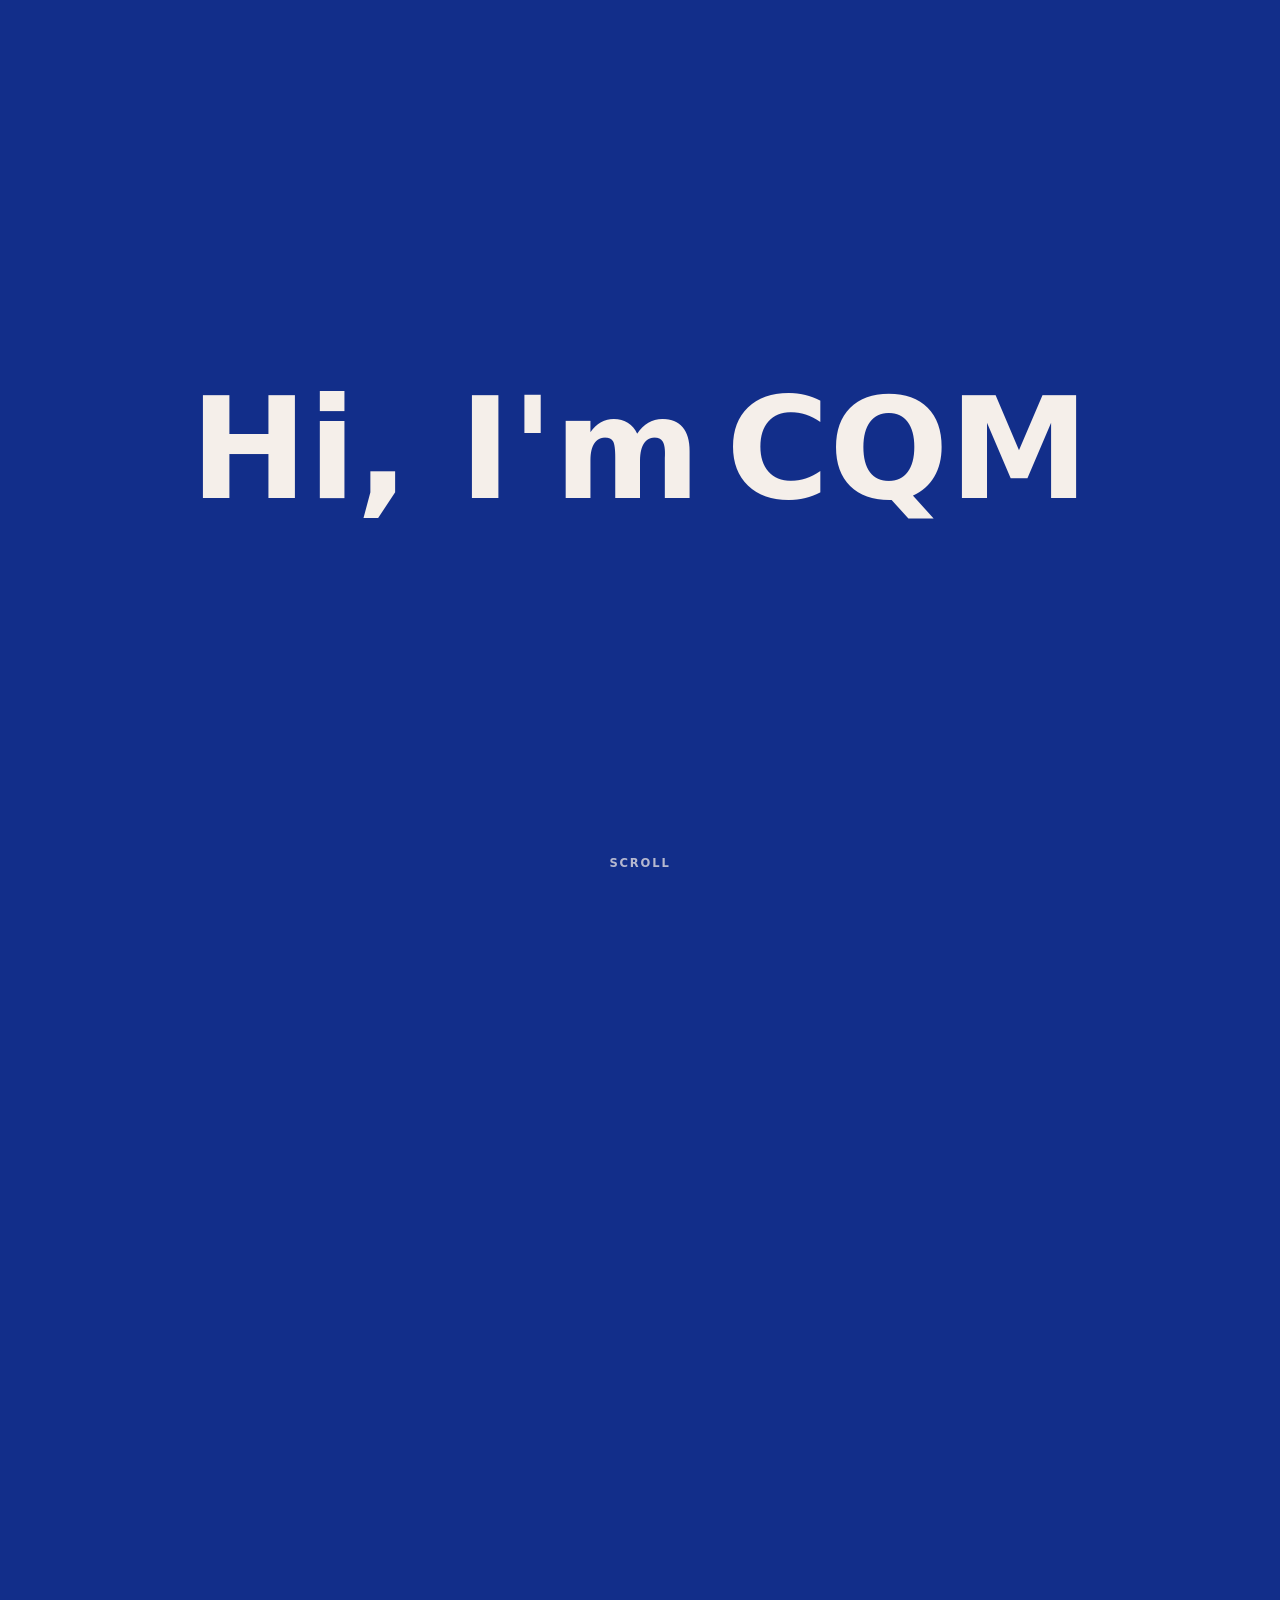
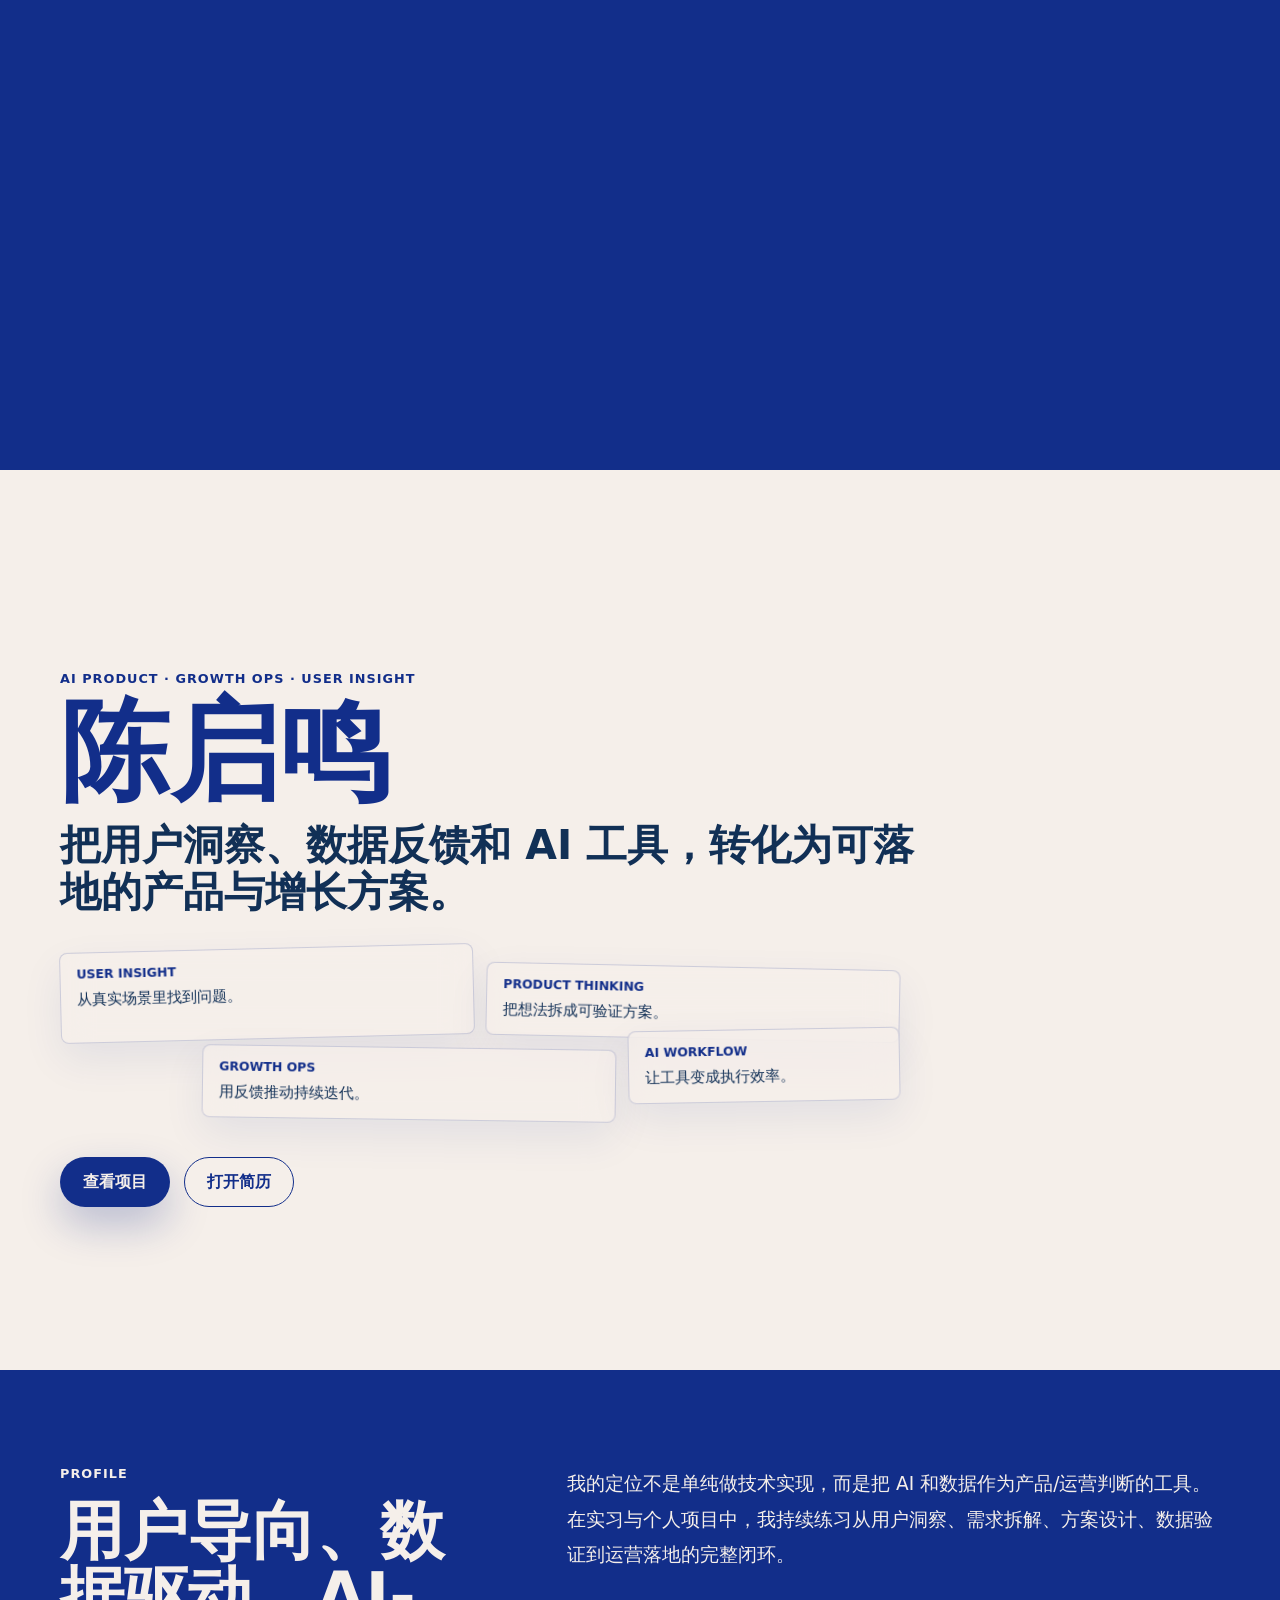
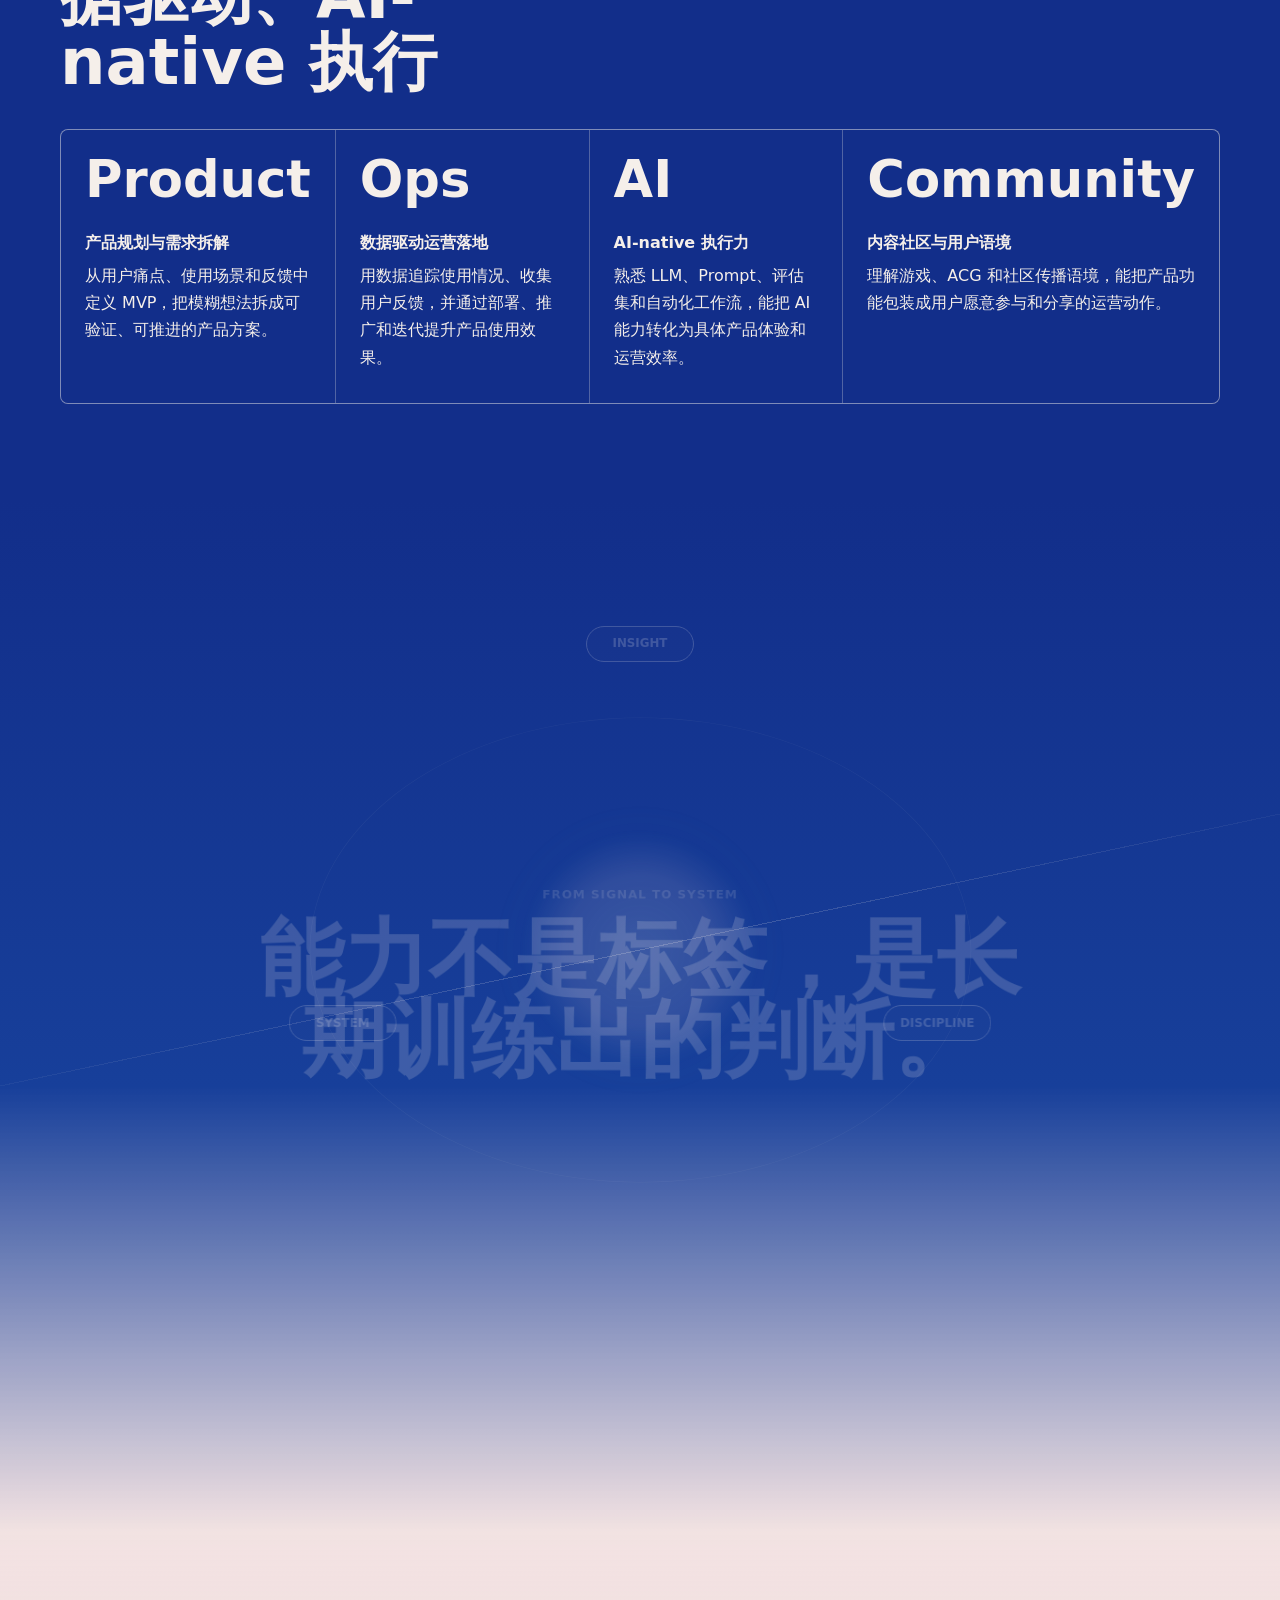
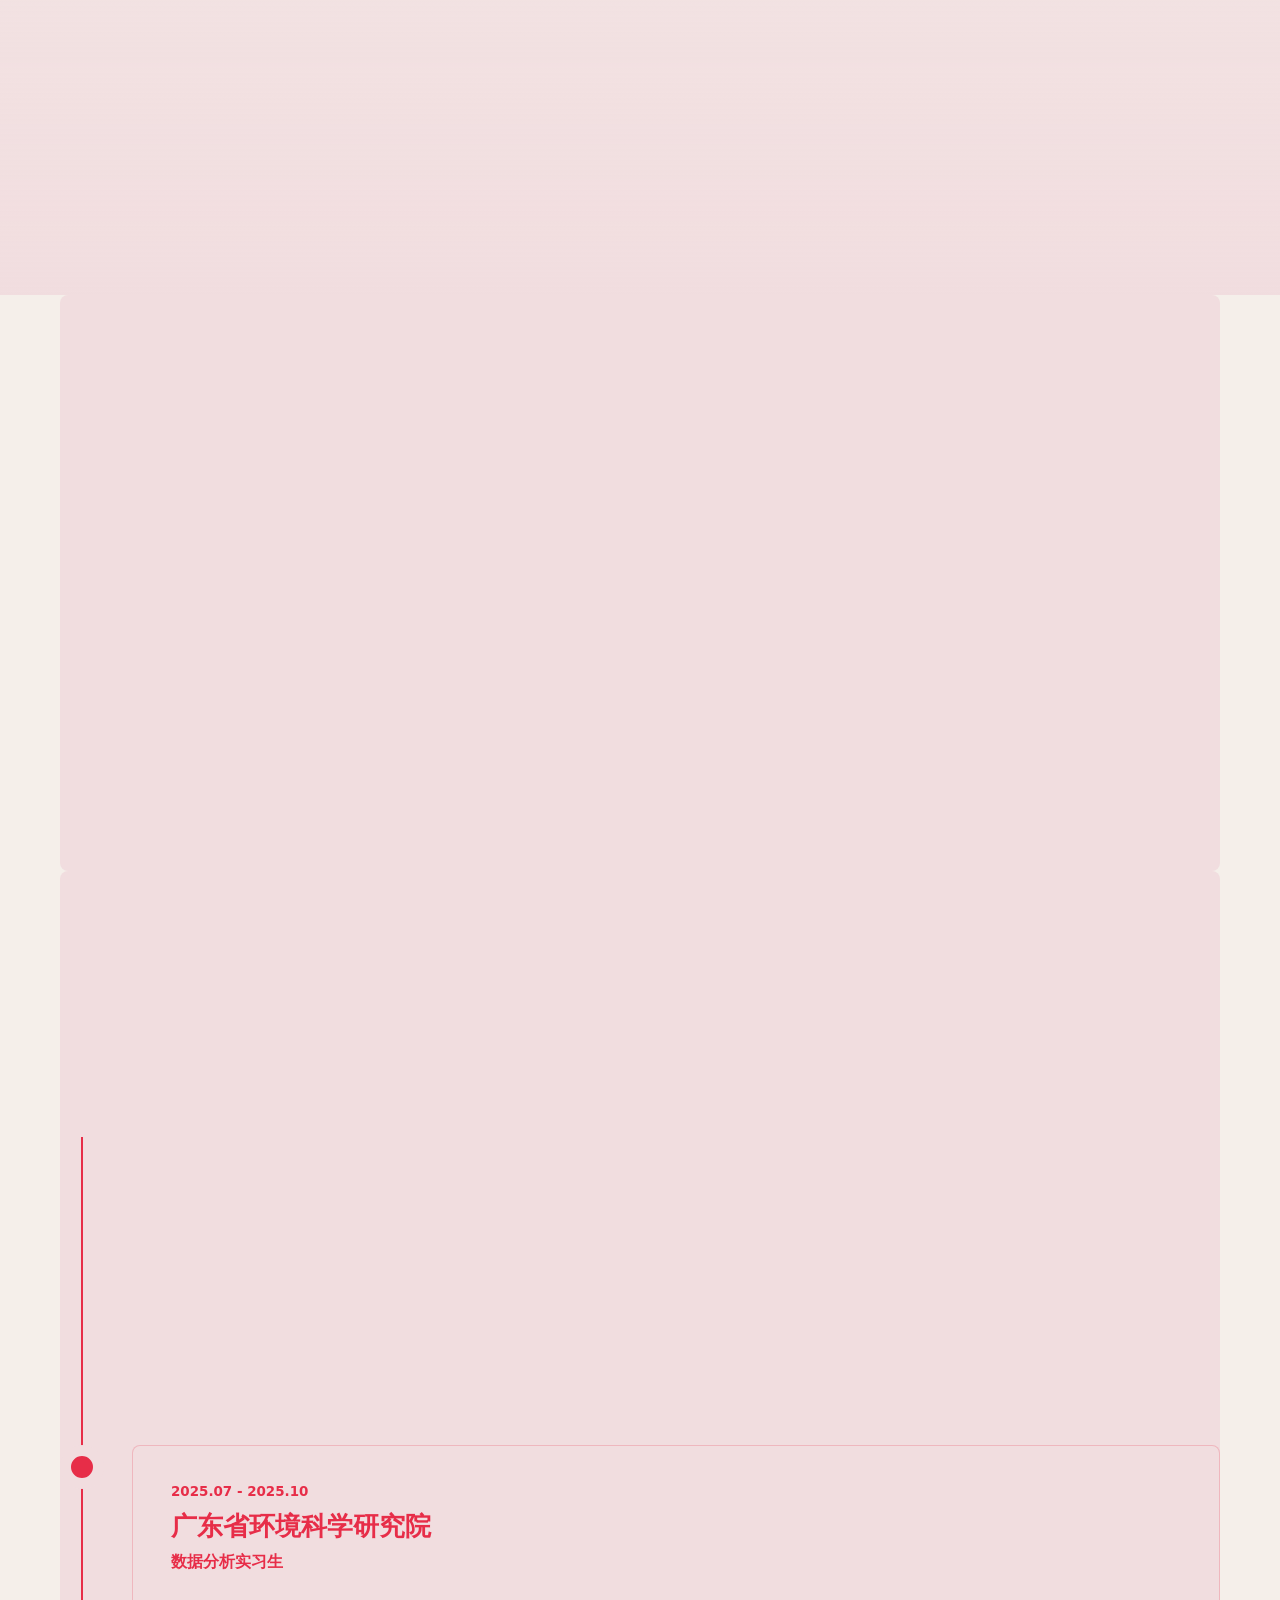
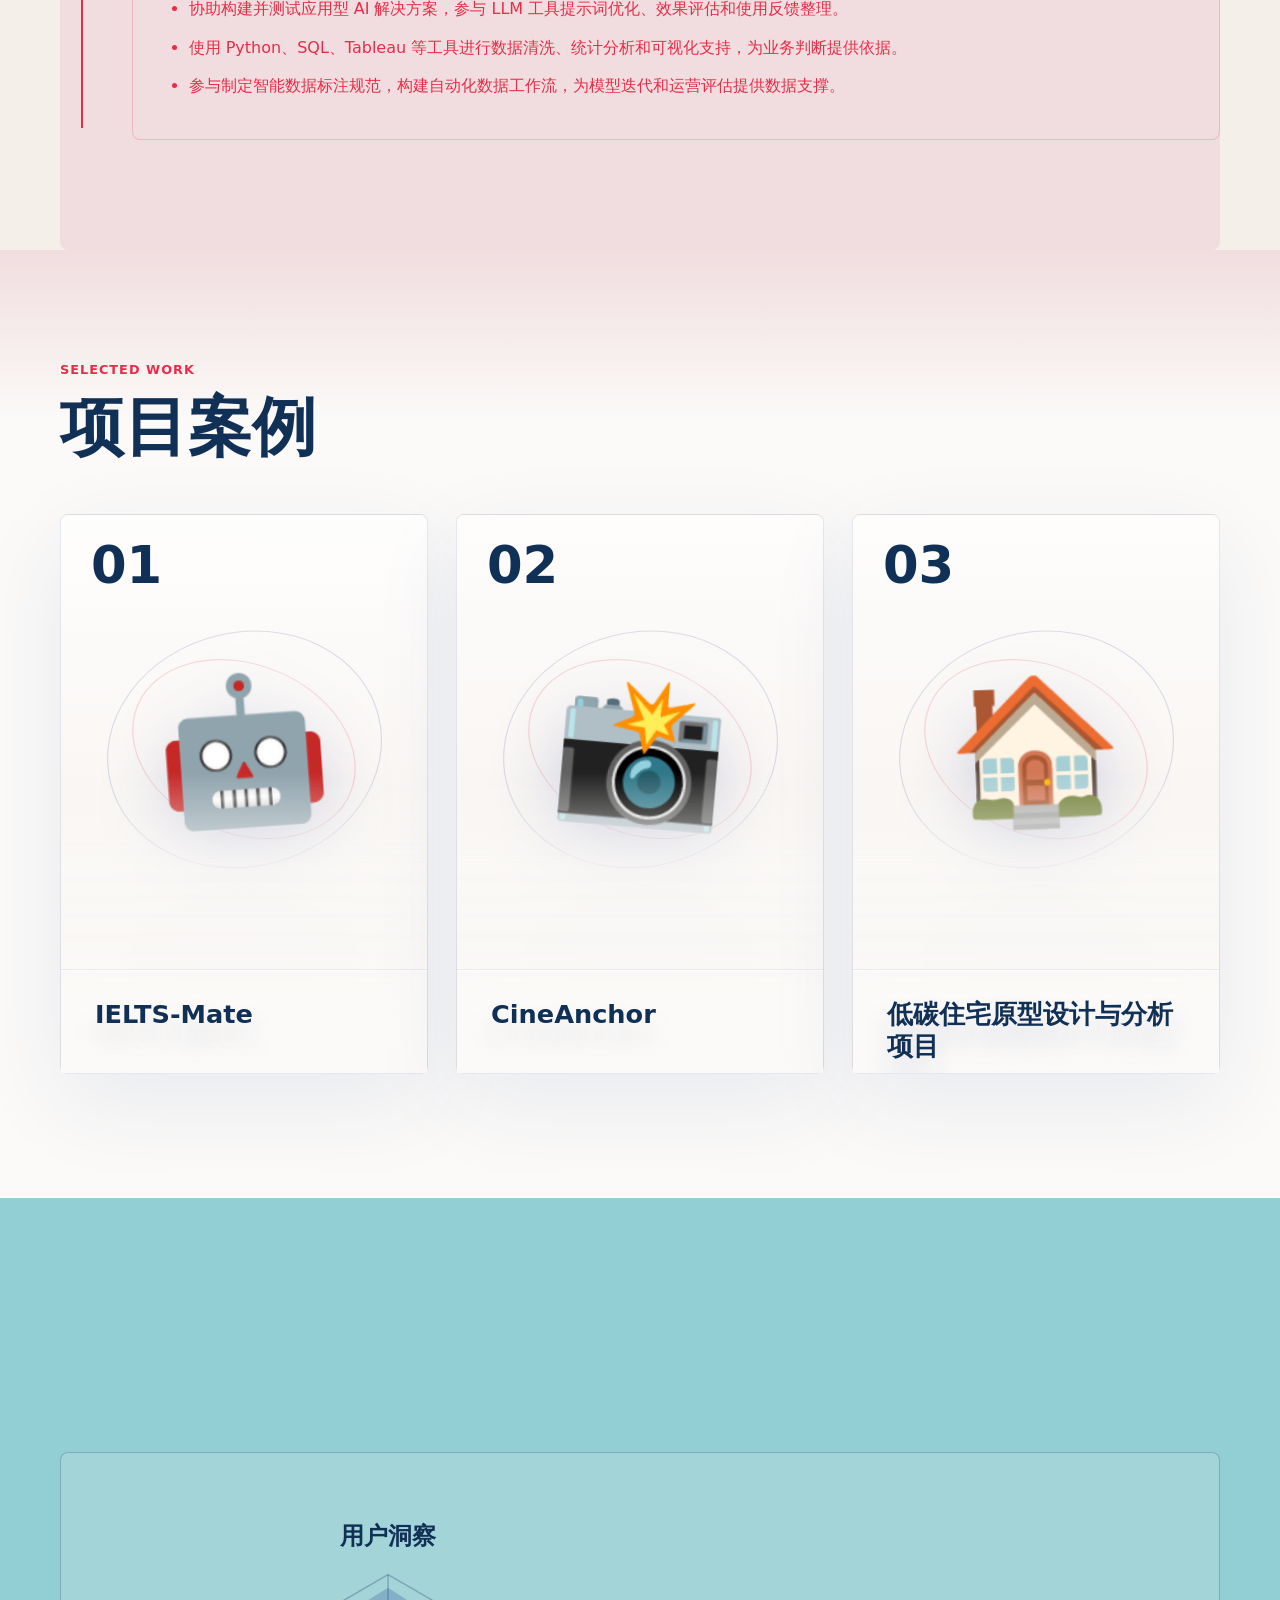
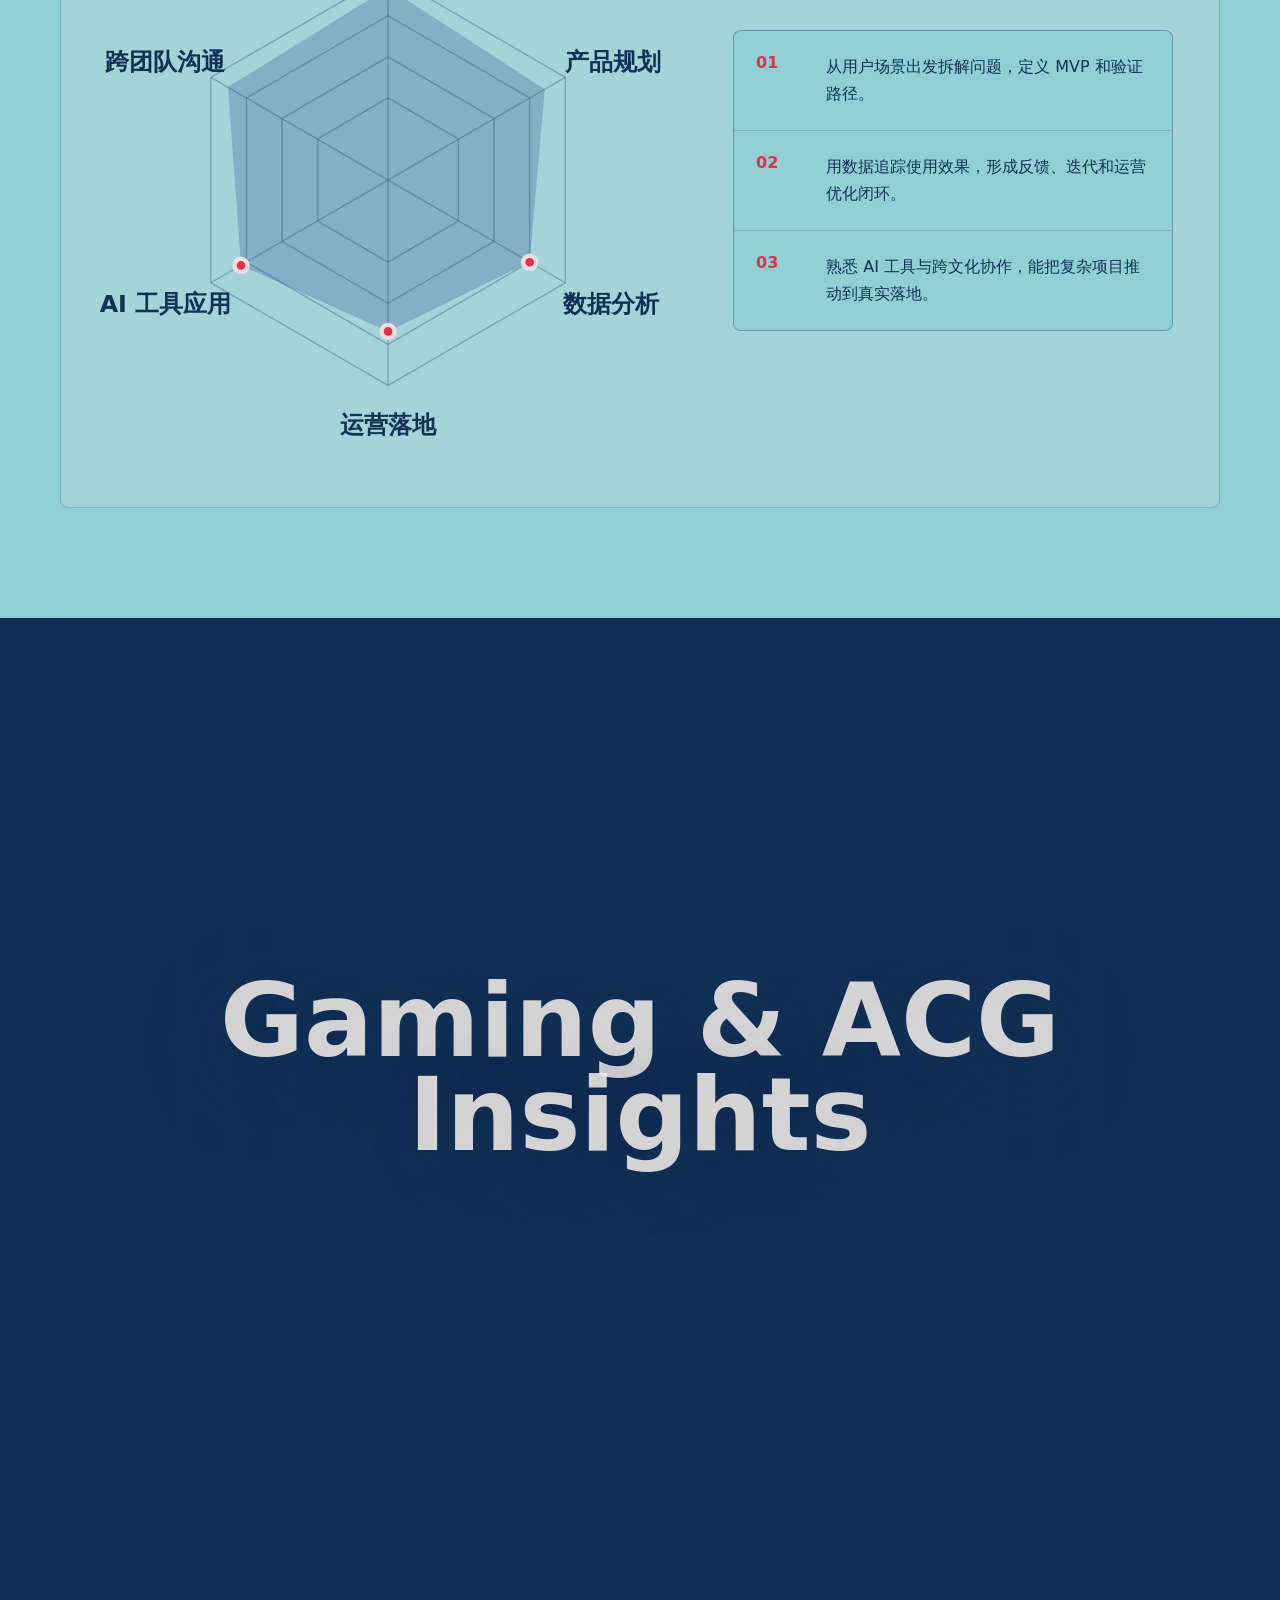
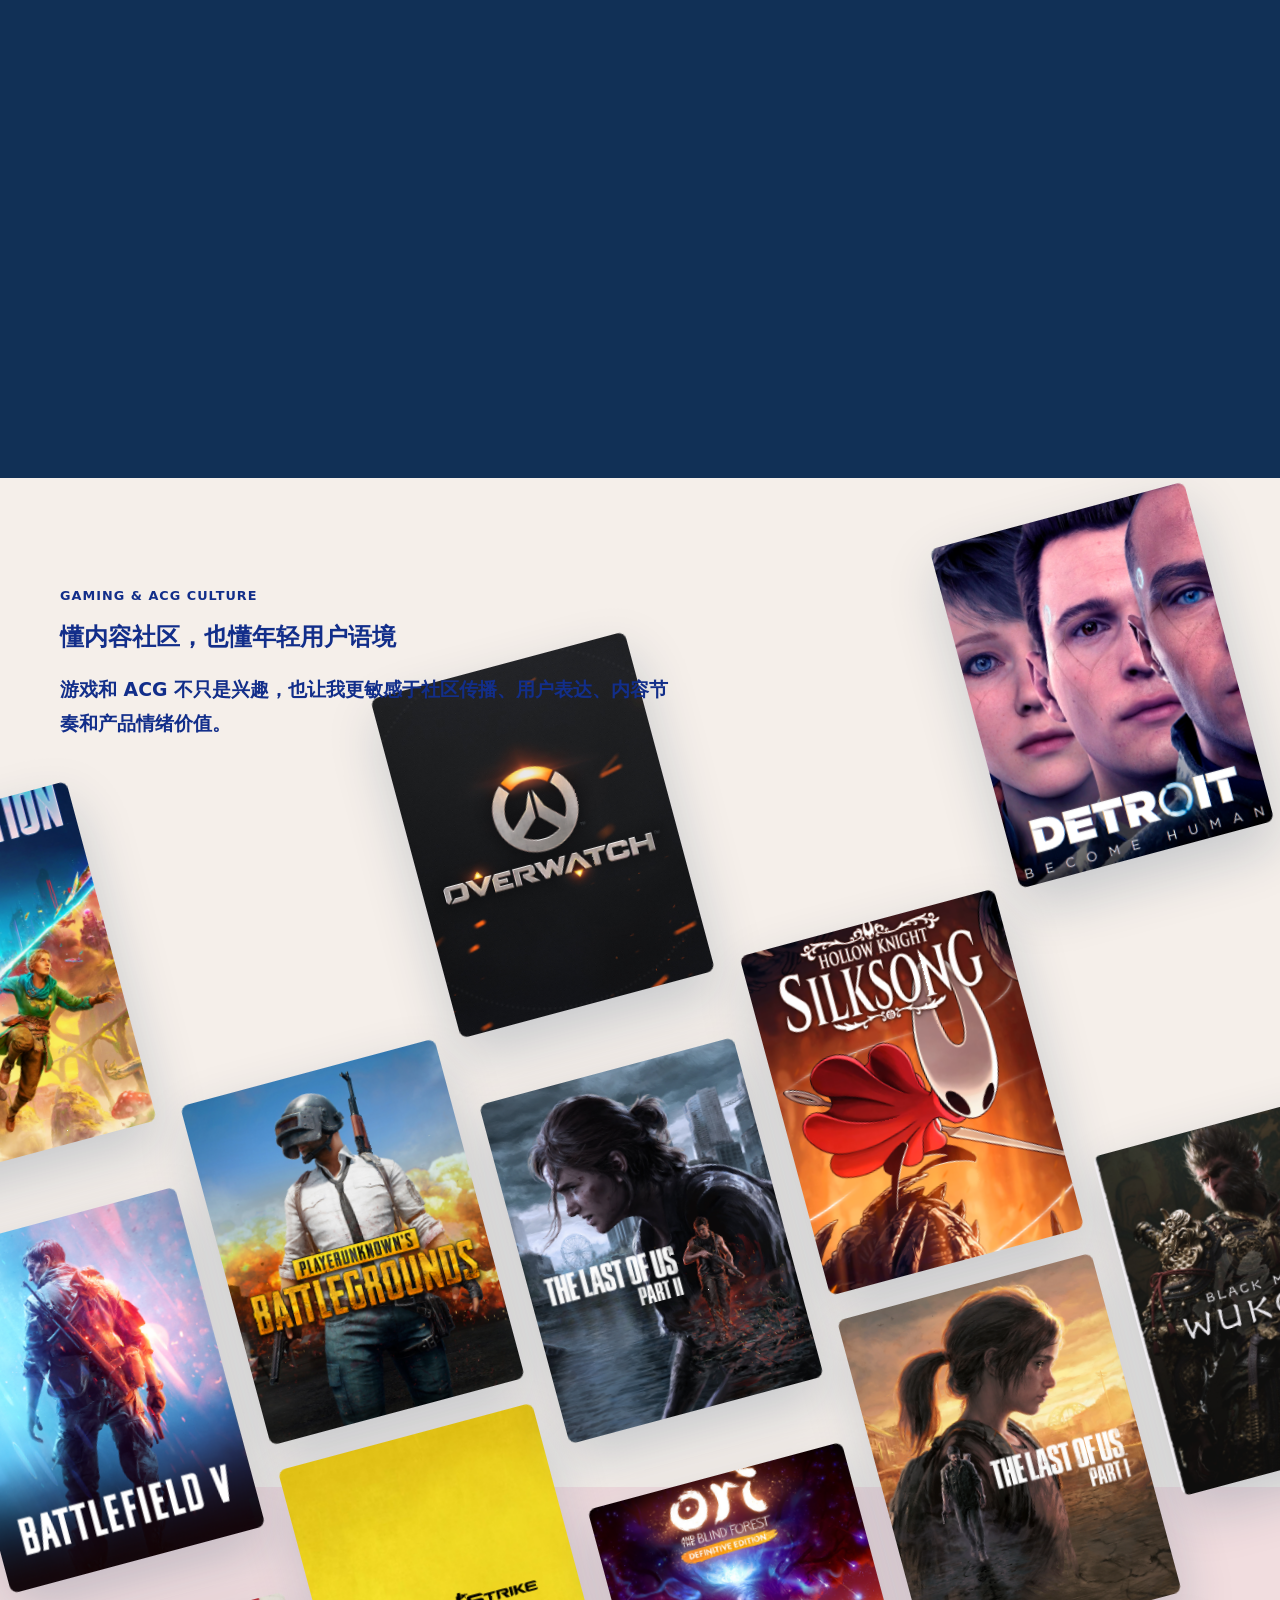
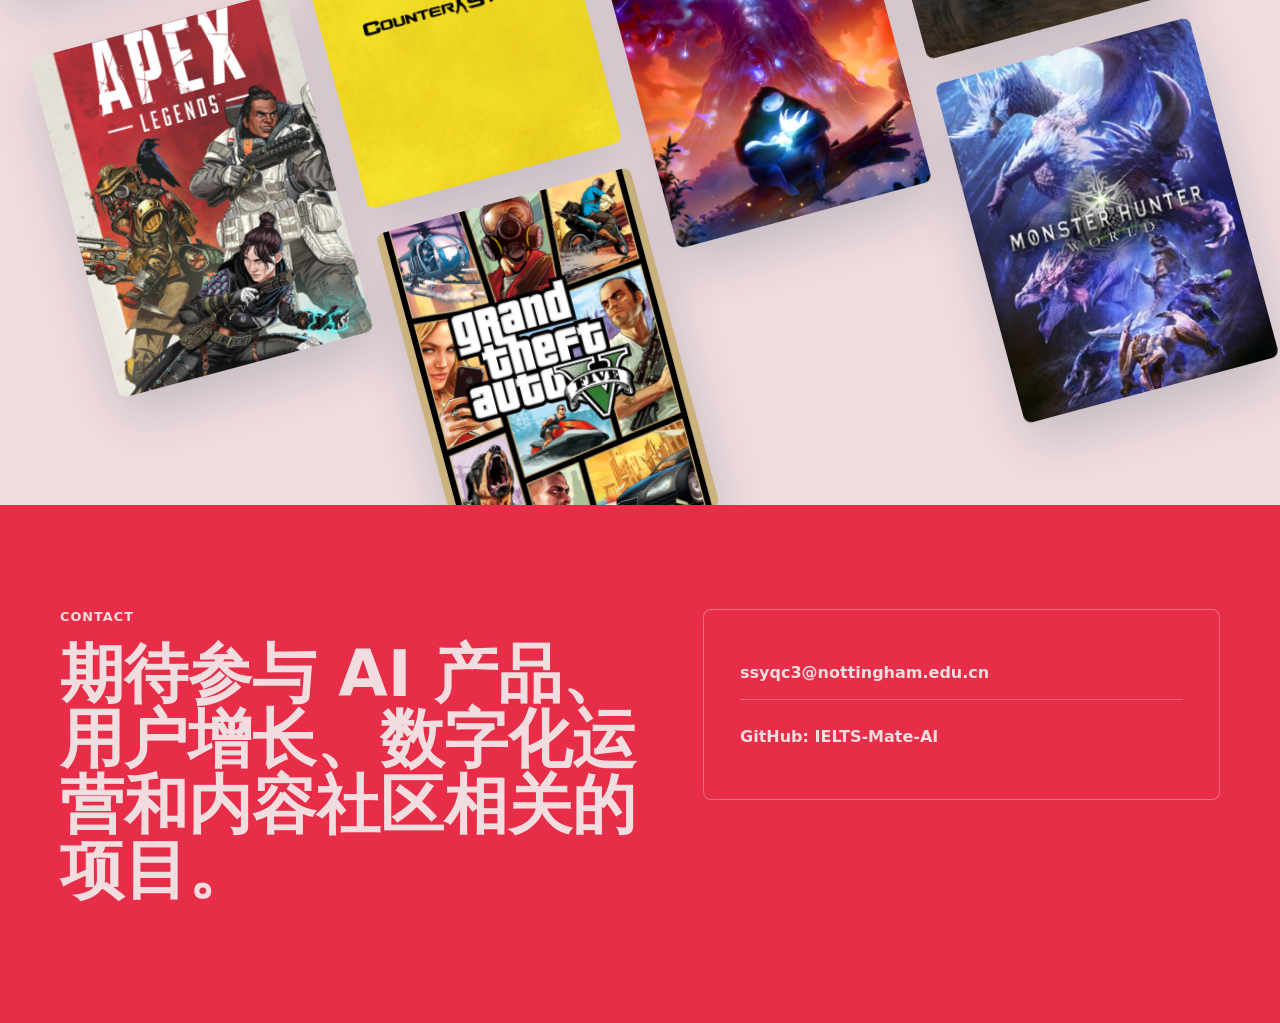
==== commit be3fc547: "Update homepage project interactions" ====
--- a/index.html
+++ b/index.html
@@ -12,7 +12,7 @@
       rel="icon"
       href="data:image/svg+xml,%3Csvg xmlns='http://www.w3.org/2000/svg' viewBox='0 0 64 64'%3E%3Crect width='64' height='64' rx='12' fill='%23122E8A'/%3E%3Cpath d='M15 42V22h14v5h-8v10h8v5H15Zm18 0V22h6l5 8 5-8h6v20h-6V32l-4 6h-2l-4-6v10h-6Z' fill='%23F5EFEA'/%3E%3C/svg%3E"
     />
-    <link rel="stylesheet" href="./styles.css?v=20260512-glass" />
+    <link rel="stylesheet" href="./styles.css?v=20260513-cardfx" />
   </head>
   <body>
     <div class="site-shell">
@@ -24,7 +24,31 @@
       </svg>
       <canvas class="flow-field" id="flowField" aria-hidden="true"></canvas>
 
-      <header class="topbar" data-reveal>
+      <section class="cqm-opening" id="top" data-cqm-opening aria-label="CQM 开场">
+        <div class="cqm-opening-pin">
+          <div class="cqm-focus-orb" aria-hidden="true"></div>
+          <p class="cqm-opening-word" data-cqm-gravity aria-label="Hi, I'm CQM">
+            <span class="cqm-intro-text" data-cqm-intro>
+              <span data-gravity-letter>H</span>
+              <span data-gravity-letter>i</span>
+              <span data-gravity-letter>,</span>
+              <span data-gravity-letter>&nbsp;</span>
+              <span data-gravity-letter>I</span>
+              <span data-gravity-letter>'</span>
+              <span data-gravity-letter>m</span>
+            </span>
+            <span class="cqm-name-text" data-cqm-name>
+              <span data-gravity-letter>C</span>
+              <span data-gravity-letter>Q</span>
+              <span data-gravity-letter>M</span>
+            </span>
+          </p>
+          <div class="cqm-opening-mark" data-cqm-opening-mark aria-hidden="true">CQM</div>
+          <p class="cqm-scroll-hint" aria-hidden="true">Scroll</p>
+        </div>
+      </section>
+
+      <header class="topbar cqm-topbar" data-reveal data-cqm-topbar>
         <a class="brand" href="#top" aria-label="陈启鸣个人网站首页">
           <span class="brand-mark">CQM</span>
           <span class="brand-name">陈启鸣</span>
@@ -37,34 +61,38 @@
         </nav>
       </header>
 
-      <main id="top">
-        <section class="hero section-wrap" aria-labelledby="hero-title">
-          <div class="hero-copy">
-            <p class="eyebrow" data-reveal>AI Product · Data-driven Operation · User Growth</p>
+      <main>
+        <section class="hero home-hero section-wrap" aria-labelledby="hero-title">
+          <div class="hero-copy home-hero-copy">
+            <p class="eyebrow" data-reveal>AI Product · Growth Ops · User Insight</p>
             <h1 id="hero-title" data-reveal>
               陈启鸣
-              <span>用产品思维、数据分析和 AI 工具，把用户问题转化为可落地的增长与体验方案。</span>
+              <span>把用户洞察、数据反馈和 AI 工具，转化为可落地的产品与增长方案。</span>
             </h1>
-            <p class="hero-intro" data-reveal>
-              我关注 AI 如何改变用户学习、创作和协作方式，也关注产品如何通过数据反馈、运营落地和跨团队协作持续迭代。
-              我的优势是从用户场景出发，拆解需求、设计方案、验证效果，并推动项目真正上线。
-            </p>
+            <div class="hero-signal-map" aria-label="核心能力" data-reveal>
+              <article class="insight-chip chip-user">
+                <span>User Insight</span>
+                <p>从真实场景里找到问题。</p>
+              </article>
+              <article class="insight-chip chip-product">
+                <span>Product Thinking</span>
+                <p>把想法拆成可验证方案。</p>
+              </article>
+              <article class="insight-chip chip-growth">
+                <span>Growth Ops</span>
+                <p>用反馈推动持续迭代。</p>
+              </article>
+              <article class="insight-chip chip-ai">
+                <span>AI Workflow</span>
+                <p>让工具变成执行效率。</p>
+              </article>
+            </div>
             <div class="hero-actions" data-reveal>
               <a class="btn primary magnetic" href="#projects">查看项目</a>
               <a class="btn secondary magnetic" href="./resume.html">打开简历</a>
             </div>
           </div>
 
-          <div class="portrait-stage" data-reveal>
-            <div class="portrait-frame">
-              <img src="./CQM.jpg" alt="陈启鸣肖像照" />
-            </div>
-            <div class="signal-strip">
-              <span>Top 10%</span>
-              <span>Scholarship</span>
-              <span>AI-Native</span>
-            </div>
-          </div>
         </section>
 
         <section class="profile-band" id="profile" aria-labelledby="profile-title">
@@ -95,6 +123,26 @@
                 <strong>AI-native 执行力</strong>
                 <p>熟悉 LLM、Prompt、评估集和自动化工作流，能把 AI 能力转化为具体产品体验和运营效率。</p>
               </article>
+              <article>
+                <span>Community</span>
+                <strong>内容社区与用户语境</strong>
+                <p>理解游戏、ACG 和社区传播语境，能把产品功能包装成用户愿意参与和分享的运营动作。</p>
+              </article>
+            </div>
+          </div>
+        </section>
+
+        <section class="narrative-bridge bridge-to-education" data-narrative-bridge aria-label="从能力概览过渡到教育经历">
+          <div class="bridge-pin">
+            <div class="bridge-iris" aria-hidden="true"></div>
+            <div class="bridge-orbit" aria-hidden="true">
+              <span>Insight</span>
+              <span>Discipline</span>
+              <span>System</span>
+            </div>
+            <div class="bridge-copy">
+              <p class="eyebrow">From Signal To System</p>
+              <h2>能力不是标签，是长期训练出的判断。</h2>
             </div>
           </div>
         </section>
@@ -160,48 +208,73 @@
               <h2 id="projects-title">项目案例</h2>
             </div>
             <div class="project-grid">
-              <article class="project-card featured" data-reveal>
+              <article class="project-card project-card-product project-ielts featured" data-reveal>
                 <div class="project-index">01</div>
-                <p class="period">2026.01 - 至今 · 产品经理</p>
-                <h3>IELTS-Mate</h3>
-                <p class="project-subtitle">面向雅思学习者的个性化 AI 口语练习产品。</p>
-                <div class="project-points">
-                  <p>针对英语口语练习缺乏真实互动和即时反馈的痛点，设计实时语音对话、场景化追问和个性化反馈流程。</p>
-                  <p>从学习者备考路径出发拆解 MVP，平衡练习效率、反馈质量和使用门槛。</p>
-                  <p>构建雅思口语高频场景测试集，用语义准确度、场景相关性和响应延迟评估 AI 输出质量。</p>
-                  <p>持续追踪交互效果与产品稳定性，把模型能力转化为可持续迭代的学习体验。</p>
-                </div>
-                <div class="project-links">
-                  <a class="text-link" href="./ielts-mate.html">查看详情</a>
-                  <a class="text-link" href="https://github.com/R0xy-152/IELTS-Mate-AI">GitHub Repository</a>
-                </div>
-              </article>
-
-              <article class="project-card" data-reveal>
+                <div class="project-visual" aria-hidden="true">
+                  <span class="project-emoji">🤖</span>
+                  <span class="visual-orbit orbit-one"></span>
+                  <span class="visual-orbit orbit-two"></span>
+                  <span class="visual-bubble">hi</span>
+                </div>
+                <div class="project-copy">
+                  <h3>IELTS-Mate</h3>
+                  <p class="period">2026.01 - 至今 · 产品经理</p>
+                  <p class="project-subtitle">面向雅思学习者的个性化 AI 口语练习产品。</p>
+                  <div class="project-points">
+                    <p>针对英语口语练习缺乏真实互动和即时反馈的痛点，设计实时语音对话、场景化追问和个性化反馈流程。</p>
+                    <p>从学习者备考路径出发拆解 MVP，平衡练习效率、反馈质量和使用门槛。</p>
+                    <p>构建雅思口语高频场景测试集，用语义准确度、场景相关性和响应延迟评估 AI 输出质量。</p>
+                    <p>持续追踪交互效果与产品稳定性，把模型能力转化为可持续迭代的学习体验。</p>
+                  </div>
+                  <div class="project-links">
+                    <a class="text-link" href="./ielts-mate.html">查看详情</a>
+                    <a class="text-link" href="https://github.com/R0xy-152/IELTS-Mate-AI">GitHub Repository</a>
+                  </div>
+                </div>
+              </article>
+
+              <article class="project-card project-card-product project-cineanchor" data-reveal>
                 <div class="project-index">02</div>
-                <p class="period">2026.04 - 至今 · AI 视频创作工具</p>
-                <h3>CineAnchor</h3>
-                <p class="project-subtitle">面向 AI 视频创作者的可控镜头与空间锚定工具。</p>
-                <div class="project-points">
-                  <p>从 AI 视频创作者“画面好看但镜头不可控”的痛点出发，探索用 3D 场景先设计空间和运镜。</p>
-                  <p>将相机轨迹转化为深度图序列，为生成模型提供几何约束，让视频更接近可设计的创作流程。</p>
-                  <p>围绕 UGC 场景、游戏社区发布和导演级分镜工具设计未来路线，当前已完成 MVP 验证框架。</p>
-                </div>
-                <div class="project-links">
-                  <a class="text-link" href="./cineanchor.html">查看详情</a>
-                  <a class="text-link" href="https://github.com/R0xy-152/CineAnchor">GitHub Repository</a>
-                </div>
-              </article>
-
-              <article class="project-card" data-reveal>
+                <div class="project-visual" aria-hidden="true">
+                  <span class="project-emoji">📸</span>
+                  <span class="cine-dancer">💃</span>
+                  <span class="visual-orbit orbit-one"></span>
+                  <span class="visual-orbit orbit-two"></span>
+                  <span class="visual-bubble">Camera Path</span>
+                </div>
+                <div class="project-copy">
+                  <h3>CineAnchor</h3>
+                  <p class="period">2026.04 - 至今 · AI 视频创作工具</p>
+                  <p class="project-subtitle">面向 AI 视频创作者的可控镜头与空间锚定工具。</p>
+                  <div class="project-points">
+                    <p>从 AI 视频创作者“画面好看但镜头不可控”的痛点出发，探索用 3D 场景先设计空间和运镜。</p>
+                    <p>将相机轨迹转化为深度图序列，为生成模型提供几何约束，让视频更接近可设计的创作流程。</p>
+                    <p>围绕 UGC 场景、游戏社区发布和导演级分镜工具设计未来路线，当前已完成 MVP 验证框架。</p>
+                  </div>
+                  <div class="project-links">
+                    <a class="text-link" href="./cineanchor.html">查看详情</a>
+                    <a class="text-link" href="https://github.com/R0xy-152/CineAnchor">GitHub Repository</a>
+                  </div>
+                </div>
+              </article>
+
+              <article class="project-card project-card-product project-carbon" data-reveal>
                 <div class="project-index">03</div>
-                <p class="period">2025.09 - 2025.11 · 项目经理</p>
-                <h3>低碳住宅原型设计与分析项目</h3>
-                <p class="project-subtitle">围绕目标拆解、团队协作和方案评估推进低碳住宅原型设计。</p>
-                <div class="project-points">
-                  <p>将低碳目标拆解为可执行的设计参数和评估指标，推动团队围绕共同目标协作。</p>
-                  <p>负责任务拆解、团队分工与进度把控，保证项目节奏和沟通链路清晰。</p>
-                  <p>撰写分析与可行性评估报告，将复杂模拟结果转化为可决策、可汇报的信息。</p>
+                <div class="project-visual" aria-hidden="true">
+                  <span class="project-emoji">🏠</span>
+                  <span class="visual-orbit orbit-one"></span>
+                  <span class="visual-orbit orbit-two"></span>
+                  <span class="visual-bubble">Low Carbon</span>
+                </div>
+                <div class="project-copy">
+                  <h3>低碳住宅原型设计与分析项目</h3>
+                  <p class="period">2025.09 - 2025.11 · 项目经理</p>
+                  <p class="project-subtitle">围绕目标拆解、团队协作和方案评估推进低碳住宅原型设计。</p>
+                  <div class="project-points">
+                    <p>将低碳目标拆解为可执行的设计参数和评估指标，推动团队围绕共同目标协作。</p>
+                    <p>负责任务拆解、团队分工与进度把控，保证项目节奏和沟通链路清晰。</p>
+                    <p>撰写分析与可行性评估报告，将复杂模拟结果转化为可决策、可汇报的信息。</p>
+                  </div>
                 </div>
               </article>
             </div>
@@ -336,6 +409,6 @@
       </main>
     </div>
 
-    <script src="./script.js?v=20260512-final"></script>
+    <script src="./script.js?v=20260513-cardfx"></script>
   </body>
 </html>
--- a/styles.css
+++ b/styles.css
@@ -85,6 +85,147 @@
 .section-wrap {
   width: min(1160px, calc(100% - 40px));
   margin: 0 auto;
+}
+
+.cqm-opening {
+  --cqm-word-opacity: 1;
+  --cqm-word-scale: 1;
+  --cqm-word-y: 0px;
+  --cqm-intro-opacity: 1;
+  --cqm-intro-blur: 0px;
+  --cqm-intro-x: 0px;
+  --cqm-name-opacity: 1;
+  --cqm-name-blur: 0px;
+  --cqm-name-scale: 1;
+  --cqm-name-x: 0px;
+  --cqm-focus-opacity: 0;
+  --cqm-focus-scale: 0.44;
+  --cqm-mark-opacity: 0;
+  --cqm-mark-scale: 0.86;
+  --cqm-mark-x: 0px;
+  --cqm-mark-y: 0px;
+  position: relative;
+  z-index: 4;
+  height: 230svh;
+  color: var(--cream);
+  background: var(--deep-blue);
+}
+
+.cqm-opening-pin {
+  position: sticky;
+  top: 0;
+  display: grid;
+  place-items: center;
+  height: 100svh;
+  overflow: hidden;
+  isolation: isolate;
+}
+
+.cqm-opening-word {
+  position: relative;
+  z-index: 2;
+  display: flex;
+  align-items: baseline;
+  justify-content: center;
+  margin: 0;
+  color: var(--cream);
+  font-family: var(--font-display);
+  font-size: clamp(3.25rem, 11vw, 10rem);
+  font-weight: 900;
+  line-height: 0.92;
+  letter-spacing: 0;
+  opacity: var(--cqm-word-opacity);
+  transform: translate3d(0, var(--cqm-word-y), 0) scale(var(--cqm-word-scale));
+  will-change: transform, opacity;
+}
+
+.cqm-intro-text,
+.cqm-name-text {
+  display: inline-flex;
+  align-items: baseline;
+  will-change: transform, opacity, filter;
+}
+
+.cqm-intro-text {
+  opacity: var(--cqm-intro-opacity);
+  filter: blur(var(--cqm-intro-blur));
+  transform: translate3d(var(--cqm-intro-x), 0, 0);
+}
+
+.cqm-name-text {
+  margin-left: 0.18em;
+  opacity: var(--cqm-name-opacity);
+  filter: blur(var(--cqm-name-blur));
+  transform: translate3d(var(--cqm-name-x), 0, 0) scale(var(--cqm-name-scale));
+  transform-origin: center;
+}
+
+.cqm-opening-word [data-gravity-letter] {
+  display: inline-block;
+  min-width: 0.08em;
+  transform: translate3d(var(--gx, 0px), var(--gy, 0px), 0) rotate(var(--gr, 0deg));
+  transition: transform 620ms cubic-bezier(0.16, 1, 0.3, 1);
+  will-change: transform;
+}
+
+.cqm-focus-orb {
+  position: absolute;
+  z-index: 1;
+  top: 50%;
+  left: 50%;
+  width: 125vmax;
+  aspect-ratio: 1;
+  border: 1px solid rgba(255, 255, 255, 0.82);
+  border-radius: 50%;
+  background:
+    radial-gradient(circle at 48% 44%, rgba(255, 255, 255, 0.98), rgba(245, 239, 234, 0.94) 36%, rgba(245, 239, 234, 0.42) 50%, rgba(245, 239, 234, 0.08) 62%, transparent 68%);
+  box-shadow:
+    inset 0 0 90px rgba(255, 255, 255, 0.52),
+    0 0 90px rgba(255, 255, 255, 0.16),
+    0 0 170px rgba(145, 207, 213, 0.2);
+  opacity: var(--cqm-focus-opacity);
+  transform: translate(-50%, -50%) scale(var(--cqm-focus-scale));
+  will-change: transform, opacity;
+}
+
+.cqm-opening-mark {
+  position: absolute;
+  z-index: 3;
+  top: 50%;
+  left: 50%;
+  display: grid;
+  place-items: center;
+  width: 124px;
+  height: 124px;
+  color: var(--cream);
+  background: var(--deep-blue);
+  border: 1px solid rgba(245, 239, 234, 0.42);
+  border-radius: 50%;
+  box-shadow:
+    inset 0 1px 0 rgba(255, 255, 255, 0.28),
+    0 22px 54px rgba(0, 0, 0, 0.18);
+  font-family: var(--font-display);
+  font-size: 1.62rem;
+  font-weight: 900;
+  opacity: var(--cqm-mark-opacity);
+  transform: translate(-50%, -50%) translate3d(var(--cqm-mark-x), var(--cqm-mark-y), 0) scale(var(--cqm-mark-scale));
+  will-change: transform, opacity;
+}
+
+.cqm-scroll-hint {
+  position: absolute;
+  z-index: 2;
+  left: 50%;
+  bottom: 30px;
+  margin: 0;
+  color: rgba(245, 239, 234, 0.72);
+  font-family: var(--font-display);
+  font-size: 0.72rem;
+  font-weight: 800;
+  letter-spacing: 0.16em;
+  text-transform: uppercase;
+  opacity: calc(1 - var(--cqm-focus-opacity));
+  transform: translateX(-50%);
 }
 
 .topbar {
@@ -114,6 +255,27 @@
   overflow: hidden;
 }
 
+.reveal-ready .topbar.cqm-topbar[data-reveal],
+.reveal-ready .topbar.cqm-topbar[data-reveal].is-visible {
+  opacity: var(--cqm-nav-opacity, 0);
+  transform: translateX(-50%) translateY(var(--cqm-nav-y, -18px));
+  transition:
+    opacity 260ms ease,
+    transform 520ms cubic-bezier(0.22, 1, 0.36, 1),
+    box-shadow 240ms ease,
+    background 240ms ease;
+}
+
+.topbar.cqm-topbar {
+  opacity: var(--cqm-nav-opacity, 0);
+  transform: translateX(-50%) translateY(var(--cqm-nav-y, -18px));
+  pointer-events: none;
+}
+
+.topbar.cqm-topbar.is-cqm-ready {
+  pointer-events: auto;
+}
+
 .topbar::before,
 .topbar::after {
   content: "";
@@ -167,6 +329,14 @@
   font-size: 0.78rem;
 }
 
+.cqm-topbar .brand-mark {
+  opacity: var(--cqm-brand-opacity, 0);
+  transform: scale(var(--cqm-brand-scale, 0.72));
+  transition:
+    opacity 260ms ease,
+    transform 420ms cubic-bezier(0.22, 1, 0.36, 1);
+}
+
 .brand-name {
   color: var(--ink-blue);
   white-space: nowrap;
@@ -202,6 +372,17 @@
   align-items: center;
   gap: clamp(34px, 6vw, 86px);
   padding: 122px 0 74px;
+}
+
+.home-hero {
+  grid-template-columns: 1fr;
+  gap: 0;
+  min-height: 100svh;
+  padding-top: 112px;
+}
+
+.home-hero-copy {
+  width: min(960px, 100%);
 }
 
 .eyebrow {
@@ -247,6 +428,77 @@
   color: var(--deep-blue);
   font-size: clamp(1rem, 1.6vw, 1.22rem);
   line-height: 1.9;
+}
+
+.home-hero h1 {
+  max-width: 960px;
+  margin-bottom: 0;
+  font-size: clamp(3.6rem, 8.6vw, 7.6rem);
+  line-height: 0.86;
+}
+
+.home-hero h1 span {
+  max-width: 860px;
+  margin-top: 24px;
+  font-size: clamp(1.48rem, 3.2vw, 2.8rem);
+  line-height: 1.14;
+}
+
+.hero-signal-map {
+  display: grid;
+  grid-template-columns: repeat(6, minmax(0, 1fr));
+  gap: 12px;
+  max-width: 840px;
+  margin: 32px 0 34px;
+}
+
+.insight-chip {
+  min-width: 0;
+  padding: 14px 16px;
+  border: 1px solid rgba(18, 46, 138, 0.18);
+  border-radius: 8px;
+  background: rgba(245, 239, 234, 0.72);
+  box-shadow: 0 16px 42px rgba(18, 46, 138, 0.08);
+  backdrop-filter: blur(16px);
+  -webkit-backdrop-filter: blur(16px);
+}
+
+.insight-chip span {
+  display: block;
+  color: var(--deep-blue);
+  font-family: var(--font-display);
+  font-size: 0.78rem;
+  font-weight: 900;
+  line-height: 1.1;
+  text-transform: uppercase;
+}
+
+.insight-chip p {
+  margin: 7px 0 0;
+  color: var(--ink-blue);
+  font-size: 0.92rem;
+  line-height: 1.5;
+}
+
+.chip-user {
+  grid-column: 1 / 4;
+  transform: rotate(-1.4deg);
+}
+
+.chip-product {
+  grid-column: 4 / 7;
+  margin-top: 18px;
+  transform: rotate(1.2deg);
+}
+
+.chip-growth {
+  grid-column: 2 / 5;
+  transform: translateY(-4px) rotate(0.8deg);
+}
+
+.chip-ai {
+  grid-column: 5 / 7;
+  transform: translateY(-22px) rotate(-1deg);
 }
 
 .hero-actions {
@@ -294,6 +546,27 @@
   justify-content: center;
 }
 
+.portrait-stage-lite {
+  min-height: 430px;
+  opacity: 0.92;
+}
+
+.portrait-stage-lite::before {
+  inset: 15% 6% 18% 18%;
+  opacity: 0.78;
+}
+
+.portrait-stage-lite::after {
+  display: none;
+}
+
+.portrait-stage-lite .portrait-frame {
+  width: min(314px, 31vw);
+  border-width: 8px;
+  box-shadow: 0 22px 64px rgba(18, 46, 138, 0.1);
+  transform: rotate(0.8deg);
+}
+
 .portrait-stage::before {
   content: "";
   position: absolute;
@@ -358,6 +631,8 @@
 }
 
 .profile-band {
+  position: relative;
+  z-index: 2;
   padding: 96px 0;
   background: var(--deep-blue);
   color: var(--cream);
@@ -419,7 +694,7 @@
 .metric-grid {
   grid-column: 1 / -1;
   display: grid;
-  grid-template-columns: repeat(3, 1fr);
+  grid-template-columns: repeat(4, 1fr);
   gap: 1px;
   overflow: hidden;
   border: 1px solid rgba(245, 239, 234, 0.28);
@@ -456,6 +731,8 @@
 
 .education-section,
 .timeline-section {
+  position: relative;
+  z-index: 2;
   padding: 110px 0;
 }
 
@@ -573,74 +850,605 @@
 }
 
 .project-band {
-  padding: 104px 0;
-  color: var(--water-blue);
-  background: var(--ink-blue);
+  position: relative;
+  z-index: 2;
+  margin-top: 0;
+  padding: 112px 0 124px;
+  color: var(--ink-blue);
+  background:
+    linear-gradient(180deg, var(--soft-rose) 0%, #fbfaf8 18%, #fbfaf8 100%);
+}
+
+.project-band .section-heading.inverse h2 {
+  color: var(--ink-blue);
+}
+
+.project-band .eyebrow {
+  color: var(--red);
+}
+
+.narrative-bridge {
+  --bridge-progress: 0;
+  --bridge-enter: 0;
+  --bridge-exit: 0;
+  position: relative;
+  z-index: 1;
+  height: 155svh;
+  overflow: clip;
+  color: var(--cream);
+  background: var(--deep-blue);
+}
+
+.bridge-pin {
+  position: sticky;
+  top: 0;
+  display: grid;
+  place-items: center;
+  height: 100svh;
+  overflow: hidden;
+  isolation: isolate;
+}
+
+.bridge-to-education {
+  background:
+    linear-gradient(
+      180deg,
+      var(--deep-blue) 0%,
+      #173f9a 42%,
+      rgba(241, 221, 223, 0.72) 74%,
+      var(--soft-rose) 100%
+    );
+}
+
+.bridge-to-projects {
+  color: var(--ink-blue);
+  background:
+    linear-gradient(
+      180deg,
+      var(--soft-rose) 0%,
+      rgba(241, 221, 223, 0.9) 24%,
+      rgba(145, 207, 213, 0.6) 64%,
+      #fbfaf8 100%
+    );
+}
+
+.bridge-pin::before,
+.bridge-pin::after {
+  content: "";
+  position: absolute;
+  pointer-events: none;
+}
+
+.bridge-pin::before {
+  inset: 12%;
+  border: 1px solid rgba(245, 239, 234, 0.28);
+  border-radius: 50%;
+  opacity: var(--bridge-ring-opacity, 0.18);
+  transform: scale(var(--bridge-ring-scale, 0.68)) rotate(var(--bridge-ring-rotate, 0deg));
+}
+
+.bridge-pin::after {
+  left: 50%;
+  top: 50%;
+  width: 130vmax;
+  height: 1px;
+  background: linear-gradient(90deg, transparent, rgba(245, 239, 234, 0.72), transparent);
+  opacity: var(--bridge-line-opacity, 0.28);
+  transform: translate(-50%, -50%) rotate(var(--bridge-line-rotate, -12deg));
+}
+
+.bridge-iris {
+  position: absolute;
+  left: 50%;
+  top: 50%;
+  width: min(74vmin, 720px);
+  aspect-ratio: 1;
+  border-radius: 50%;
+  opacity: var(--bridge-iris-opacity, 0.18);
+  transform: translate(-50%, -50%) scale(var(--bridge-iris-scale, 0.38));
+  filter: blur(var(--bridge-blur, 0px));
+  will-change: transform, opacity;
+}
+
+.bridge-to-education .bridge-iris {
+  background:
+    radial-gradient(circle at 50% 50%, rgba(245, 239, 234, 0.94), rgba(241, 221, 223, 0.68) 42%, rgba(145, 207, 213, 0.14) 62%, transparent 68%);
+  box-shadow: 0 0 90px rgba(145, 207, 213, 0.18);
+}
+
+.bridge-to-projects .bridge-iris {
+  background:
+    radial-gradient(circle at 50% 50%, rgba(18, 48, 86, 0.9), rgba(18, 46, 138, 0.84) 44%, rgba(145, 207, 213, 0.16) 64%, transparent 70%);
+  box-shadow: 0 0 110px rgba(18, 46, 138, 0.2);
+}
+
+.bridge-copy {
+  position: relative;
+  z-index: 2;
+  width: min(880px, calc(100% - 40px));
+  text-align: center;
+  opacity: var(--bridge-copy-opacity, 0.18);
+  transform: translate3d(0, var(--bridge-copy-y, 34px), 0) scale(var(--bridge-copy-scale, 0.94));
+  will-change: transform, opacity;
+}
+
+.bridge-copy .eyebrow {
+  color: currentColor;
+  opacity: 0.76;
+}
+
+.bridge-copy h2 {
+  margin: 0 auto;
+  max-width: 820px;
+  color: currentColor;
+  font-size: clamp(2.45rem, 7vw, 6.5rem);
+  line-height: 0.96;
+  font-weight: 900;
+}
+
+.bridge-orbit {
+  position: absolute;
+  z-index: 2;
+  left: 50%;
+  top: 50%;
+  width: min(68vmin, 660px);
+  aspect-ratio: 1;
+  opacity: var(--bridge-orbit-opacity, 0.2);
+  transform: translate(-50%, -50%) rotate(var(--bridge-orbit-rotate, 0deg));
+  will-change: transform, opacity;
+}
+
+.bridge-orbit span {
+  position: absolute;
+  display: inline-flex;
+  align-items: center;
+  justify-content: center;
+  min-width: 108px;
+  min-height: 36px;
+  padding: 0 14px;
+  border: 1px solid currentColor;
+  border-radius: 999px;
+  background: rgba(245, 239, 234, 0.08);
+  color: currentColor;
+  font-family: var(--font-display);
+  font-size: 0.74rem;
+  font-weight: 900;
+  line-height: 1;
+  text-transform: uppercase;
+  backdrop-filter: blur(14px);
+  -webkit-backdrop-filter: blur(14px);
+}
+
+.bridge-orbit span:nth-child(1) {
+  top: 0;
+  left: 50%;
+  transform: translate(-50%, -50%) rotate(var(--bridge-counter-rotate, 0deg));
+}
+
+.bridge-orbit span:nth-child(2) {
+  right: 0;
+  top: 62%;
+  transform: translate(42%, -50%) rotate(var(--bridge-counter-rotate, 0deg));
+}
+
+.bridge-orbit span:nth-child(3) {
+  left: 0;
+  top: 62%;
+  transform: translate(-42%, -50%) rotate(var(--bridge-counter-rotate, 0deg));
 }
 
 .project-grid {
   display: grid;
   grid-template-columns: repeat(3, minmax(0, 1fr));
-  gap: 18px;
-  margin-top: 46px;
+  gap: clamp(18px, 2.4vw, 28px);
+  align-items: end;
+  margin-top: 54px;
 }
 
 .project-card {
   position: relative;
-  min-height: 420px;
-  padding: clamp(24px, 4vw, 42px);
-  border: 1px solid rgba(145, 207, 213, 0.28);
+  min-height: 560px;
+  padding: clamp(22px, 3vw, 34px);
+  border: 1px solid rgba(18, 46, 138, 0.1);
   border-radius: 8px;
-  background: var(--ink-blue);
-  overflow: hidden;
+  background:
+    linear-gradient(180deg, rgba(255, 255, 255, 0.86), rgba(245, 239, 234, 0.78)),
+    var(--cream);
+  box-shadow: 0 28px 90px rgba(18, 46, 138, 0.08);
+  overflow: visible;
+  isolation: isolate;
+  transition:
+    min-height 560ms cubic-bezier(0.22, 1, 0.36, 1),
+    transform 520ms cubic-bezier(0.22, 1, 0.36, 1),
+    box-shadow 520ms cubic-bezier(0.22, 1, 0.36, 1),
+    border-color 360ms ease;
 }
 
 .project-card::before {
-  content: none;
+  content: "";
+  position: absolute;
+  inset: auto 0 0;
+  z-index: 2;
+  height: 54%;
+  background:
+    linear-gradient(180deg, rgba(251, 250, 248, 0), rgba(251, 250, 248, 0.78) 30%, rgba(251, 250, 248, 0.98) 76%),
+    radial-gradient(circle at 50% 100%, rgba(18, 46, 138, 0.12), transparent 58%);
+  opacity: 0.86;
+  pointer-events: none;
+  transition: opacity 360ms ease;
+}
+
+.project-card::after {
+  content: "";
+  position: absolute;
+  inset: 0;
+  z-index: 0;
+  border-radius: inherit;
+  background:
+    linear-gradient(180deg, rgba(255, 255, 255, 0.86), rgba(245, 239, 234, 0.78)),
+    var(--cream);
+  pointer-events: none;
 }
 
 .project-card > * {
   position: relative;
-  z-index: 1;
+  z-index: 3;
 }
 
 .project-card.featured {
-  background: var(--ink-blue);
+  transform: translateY(-24px);
+  background:
+    linear-gradient(180deg, rgba(255, 255, 255, 0.92), rgba(245, 239, 234, 0.72)),
+    var(--cream);
+}
+
+.project-card.featured::after {
+  background:
+    linear-gradient(180deg, rgba(255, 255, 255, 0.92), rgba(245, 239, 234, 0.72)),
+    var(--cream);
+}
+
+.project-card:hover,
+.project-card:has(.text-link:focus-visible) {
+  transform: translateY(-16px);
+  border-color: rgba(18, 46, 138, 0.2);
+  box-shadow: 0 34px 110px rgba(18, 46, 138, 0.14);
+}
+
+.project-card.featured:hover,
+.project-card.featured:has(.text-link:focus-visible) {
+  transform: translateY(-38px);
 }
 
 .project-index {
-  margin-bottom: 54px;
-  color: var(--water-blue);
+  position: absolute;
+  z-index: 4;
+  top: 30px;
+  left: 30px;
+  margin: 0;
+  color: var(--ink-blue);
   font-family: var(--font-display);
-  font-size: clamp(2.4rem, 6vw, 5.4rem);
+  font-size: clamp(1.9rem, 4vw, 3.6rem);
   font-weight: 800;
   line-height: 0.8;
 }
 
+.project-visual {
+  position: absolute;
+  z-index: 1;
+  inset: 28px 20px 118px;
+  display: grid;
+  place-items: center;
+  overflow: visible;
+  transform: translate3d(0, 0, 0) scale(1);
+  transition:
+    transform 620ms cubic-bezier(0.22, 1, 0.36, 1),
+    filter 420ms ease;
+}
+
+.project-card:hover .project-visual,
+.project-card:has(.text-link:focus-visible) .project-visual {
+  transform: translate3d(0, -206px, 0) scale(0.86);
+  filter: saturate(1.08);
+}
+
+.project-cineanchor:hover .project-visual,
+.project-cineanchor:has(.text-link:focus-visible) .project-visual {
+  transform: translate3d(0, -190px, 0) scale(0.9);
+}
+
+.project-emoji {
+  position: relative;
+  z-index: 2;
+  display: block;
+  font-size: clamp(6.2rem, 11vw, 10rem);
+  line-height: 1;
+  filter: drop-shadow(0 28px 34px rgba(18, 46, 138, 0.2));
+  transform: rotate(-4deg);
+  transform-origin: 50% 58%;
+  will-change: transform;
+}
+
+.project-cineanchor .project-emoji {
+  transform: rotate(5deg);
+}
+
+.project-carbon .project-emoji {
+  transform: rotate(-2deg);
+}
+
+.project-cineanchor .project-emoji {
+  z-index: 2;
+}
+
+.project-cineanchor:hover .project-emoji,
+.project-cineanchor:has(.text-link:focus-visible) .project-emoji {
+  animation: cineCameraArc 980ms cubic-bezier(0.22, 1, 0.36, 1) both;
+}
+
+.project-carbon:hover .project-emoji,
+.project-carbon:has(.text-link:focus-visible) .project-emoji {
+  animation: houseShake 720ms ease-in-out both;
+}
+
+.cine-dancer {
+  position: absolute;
+  z-index: 3;
+  display: block;
+  font-size: clamp(5.4rem, 9vw, 8.5rem);
+  line-height: 1;
+  opacity: 0;
+  filter: drop-shadow(0 28px 34px rgba(18, 46, 138, 0.22));
+  transform: translate3d(0, 14px, 0) scale(0.68) rotate(-3deg);
+  transition:
+    opacity 240ms ease,
+    transform 520ms cubic-bezier(0.22, 1, 0.36, 1);
+}
+
+.project-cineanchor:hover .cine-dancer,
+.project-cineanchor:has(.text-link:focus-visible) .cine-dancer {
+  opacity: 1;
+  transform: translate3d(0, 0, 0) scale(0.86) rotate(-3deg);
+}
+
+.visual-orbit {
+  position: absolute;
+  width: min(72%, 270px);
+  aspect-ratio: 1;
+  border: 1px solid rgba(18, 46, 138, 0.14);
+  border-radius: 50%;
+}
+
+.orbit-one {
+  transform: rotate(-14deg) scaleX(1.18);
+}
+
+.orbit-two {
+  width: min(52%, 210px);
+  border-color: rgba(231, 45, 72, 0.16);
+  transform: rotate(22deg) scaleX(1.36);
+}
+
+.visual-bubble {
+  position: absolute;
+  right: 14%;
+  bottom: 18%;
+  z-index: 3;
+  display: inline-flex;
+  min-height: 34px;
+  align-items: center;
+  padding: 0 13px;
+  border-radius: 999px;
+  color: var(--cream);
+  background: var(--deep-blue);
+  box-shadow: 0 14px 30px rgba(18, 46, 138, 0.18);
+  font-family: var(--font-display);
+  font-size: 0.7rem;
+  font-weight: 900;
+  text-transform: uppercase;
+  opacity: 0;
+  pointer-events: none;
+  transform: translate3d(0, 12px, 0) scale(0.72);
+  transition:
+    opacity 220ms ease,
+    transform 420ms cubic-bezier(0.22, 1, 0.36, 1);
+}
+
+.project-ielts .visual-bubble {
+  right: 17%;
+  bottom: 52%;
+  min-height: 40px;
+  padding: 0 18px;
+  border: 2px solid rgba(18, 46, 138, 0.16);
+  border-radius: 18px;
+  color: var(--ink-blue);
+  background: rgba(255, 255, 255, 0.94);
+  box-shadow: 0 16px 36px rgba(18, 46, 138, 0.14);
+  font-size: 0.9rem;
+  text-transform: none;
+}
+
+.project-ielts .visual-bubble::after {
+  content: "";
+  position: absolute;
+  left: 14px;
+  bottom: -9px;
+  width: 16px;
+  height: 16px;
+  border-right: 2px solid rgba(18, 46, 138, 0.16);
+  border-bottom: 2px solid rgba(18, 46, 138, 0.16);
+  background: rgba(255, 255, 255, 0.94);
+  transform: rotate(38deg);
+}
+
+.project-ielts:hover .visual-bubble,
+.project-ielts:has(.text-link:focus-visible) .visual-bubble {
+  opacity: 1;
+  transform: translate3d(28px, -18px, 0) scale(1) rotate(-4deg);
+}
+
+.project-cineanchor .visual-bubble,
+.project-carbon .visual-bubble {
+  display: none;
+}
+
+.project-copy {
+  position: absolute;
+  inset: auto 0 0;
+  z-index: 4;
+  min-height: 104px;
+  max-height: 104px;
+  overflow: hidden;
+  padding: 30px clamp(22px, 3vw, 34px) 28px;
+  color: var(--ink-blue);
+  transition:
+    max-height 560ms cubic-bezier(0.22, 1, 0.36, 1),
+    box-shadow 360ms ease;
+}
+
+.project-copy::before {
+  content: "";
+  position: absolute;
+  inset: 0;
+  z-index: -1;
+  border-top: 1px solid rgba(18, 46, 138, 0.08);
+  background:
+    linear-gradient(180deg, rgba(251, 250, 248, 0.2), rgba(251, 250, 248, 0.96) 22%, #fbfaf8 100%);
+  box-shadow:
+    0 -28px 70px rgba(18, 46, 138, 0.16),
+    inset 0 1px 0 rgba(255, 255, 255, 0.78);
+  backdrop-filter: blur(16px);
+  -webkit-backdrop-filter: blur(16px);
+}
+
+.project-card:hover .project-copy,
+.project-card:has(.text-link:focus-visible) .project-copy {
+  max-height: 620px;
+}
+
 .project-card h3 {
-  color: var(--water-blue);
+  margin-bottom: 0;
+  color: var(--ink-blue);
+  text-shadow: 0 18px 30px rgba(18, 46, 138, 0.18);
+  transition: margin-bottom 360ms ease;
+}
+
+.project-card:hover h3,
+.project-card:has(.text-link:focus-visible) h3 {
+  margin-bottom: 18px;
+}
+
+.project-copy > :not(h3) {
+  opacity: 0;
+  transform: translate3d(0, 18px, 0);
+  pointer-events: none;
+  transition:
+    opacity 320ms ease,
+    transform 460ms cubic-bezier(0.22, 1, 0.36, 1);
+}
+
+.project-card:hover .project-copy > :not(h3),
+.project-card:has(.text-link:focus-visible) .project-copy > :not(h3) {
+  opacity: 1;
+  transform: translate3d(0, 0, 0);
+  pointer-events: auto;
 }
 
 .project-subtitle {
-  margin-bottom: 24px;
-  color: var(--water-blue);
+  margin-bottom: 18px;
+  color: var(--ink-blue);
   font-weight: 800;
+  text-shadow: 0 14px 28px rgba(18, 46, 138, 0.16);
 }
 
 .project-points {
   display: grid;
-  gap: 12px;
+  gap: 8px;
+  opacity: 0;
+  transform: translateY(18px);
+  transition:
+    opacity 360ms ease,
+    transform 520ms cubic-bezier(0.22, 1, 0.36, 1);
+}
+
+.project-card:hover .project-points,
+.project-card:has(.text-link:focus-visible) .project-points {
+  opacity: 1;
+  transform: translateY(0);
+}
+
+@keyframes cineCameraArc {
+  0% {
+    opacity: 0.62;
+    transform: translate3d(-118px, 26px, 0) scale(0.72) rotate(-18deg);
+  }
+
+  42% {
+    opacity: 0.76;
+    transform: translate3d(-8px, -76px, 0) scale(0.8) rotate(-4deg);
+  }
+
+  72% {
+    opacity: 0.72;
+    transform: translate3d(62px, -34px, 0) scale(0.76) rotate(9deg);
+  }
+
+  100% {
+    opacity: 0.62;
+    transform: translate3d(126px, 24px, 0) scale(0.72) rotate(18deg);
+  }
+}
+
+@keyframes houseShake {
+  0%,
+  100% {
+    transform: translate3d(0, 0, 0) rotate(-2deg);
+  }
+
+  18% {
+    transform: translate3d(-6px, 0, 0) rotate(-7deg);
+  }
+
+  36% {
+    transform: translate3d(5px, -2px, 0) rotate(5deg);
+  }
+
+  54% {
+    transform: translate3d(-4px, 1px, 0) rotate(-5deg);
+  }
+
+  72% {
+    transform: translate3d(3px, 0, 0) rotate(3deg);
+  }
+}
+
+@media (min-width: 721px) {
+  .project-card:hover,
+  .project-card:has(.text-link:focus-visible) {
+    min-height: 760px;
+  }
+
+  .project-card:hover .project-visual,
+  .project-card:has(.text-link:focus-visible) .project-visual {
+    transform: translate3d(0, -270px, 0) scale(0.84);
+  }
+
+  .project-cineanchor:hover .project-visual,
+  .project-cineanchor:has(.text-link:focus-visible) .project-visual {
+    transform: translate3d(0, -260px, 0) scale(0.88);
+  }
 }
 
 .project-points p,
 .project-card .period {
-  color: var(--water-blue);
+  color: var(--ink-blue);
+  text-shadow: 0 14px 28px rgba(18, 46, 138, 0.12);
 }
 
 .text-link {
   display: inline-flex;
-  margin-top: 30px;
-  color: var(--water-blue);
+  margin-top: 18px;
+  color: var(--deep-blue);
   font-family: var(--font-display);
   font-weight: 800;
 }
@@ -653,7 +1461,7 @@
 }
 
 .project-links .text-link {
-  margin-top: 30px;
+  margin-top: 18px;
 }
 
 .radar-panel {
@@ -1495,6 +2303,26 @@
     padding-top: 118px;
   }
 
+  .home-hero {
+    gap: 22px;
+  }
+
+  .home-hero-copy {
+    max-width: 100%;
+  }
+
+  .hero-signal-map {
+    max-width: 100%;
+  }
+
+  .narrative-bridge {
+    height: 132svh;
+  }
+
+  .bridge-orbit {
+    width: min(76vmin, 560px);
+  }
+
   .case-hero {
     padding-top: 118px;
     min-height: auto;
@@ -1519,6 +2347,14 @@
   .portrait-stage {
     min-height: 480px;
     align-self: auto;
+  }
+
+  .portrait-stage-lite {
+    min-height: 360px;
+  }
+
+  .portrait-stage-lite .portrait-frame {
+    width: min(286px, 54vw);
   }
 
   .metric-grid {
@@ -1579,9 +2415,77 @@
     font-size: clamp(1.5rem, 8vw, 2.4rem);
   }
 
+  .cqm-opening-word {
+    font-size: clamp(2.9rem, 13vw, 5.2rem);
+  }
+
+  .cqm-opening-mark {
+    width: 104px;
+    height: 104px;
+    font-size: 1.36rem;
+  }
+
   .hero {
     gap: 24px;
     padding-bottom: 48px;
+  }
+
+  .home-hero {
+    padding-top: 108px;
+  }
+
+  .home-hero h1 {
+    font-size: clamp(3rem, 15vw, 5rem);
+  }
+
+  .home-hero h1 span {
+    margin-top: 18px;
+    font-size: clamp(1.34rem, 7vw, 2.15rem);
+  }
+
+  .hero-signal-map {
+    grid-template-columns: 1fr 1fr;
+    margin: 26px 0 28px;
+  }
+
+  .bridge-copy {
+    width: min(100% - 28px, 620px);
+  }
+
+  .bridge-copy h2 {
+    font-size: clamp(2rem, 12vw, 4rem);
+  }
+
+  .bridge-orbit {
+    width: 74vw;
+  }
+
+  .bridge-orbit span {
+    min-width: 86px;
+    min-height: 32px;
+    padding: 0 10px;
+    font-size: 0.62rem;
+  }
+
+  .insight-chip {
+    padding: 12px;
+  }
+
+  .insight-chip span {
+    font-size: 0.68rem;
+  }
+
+  .insight-chip p {
+    font-size: 0.82rem;
+  }
+
+  .chip-user,
+  .chip-product,
+  .chip-growth,
+  .chip-ai {
+    grid-column: auto;
+    margin-top: 0;
+    transform: none;
   }
 
   .hero-actions {
@@ -1625,12 +2529,24 @@
     min-height: 430px;
   }
 
+  .portrait-stage-lite {
+    min-height: 300px;
+  }
+
   .portrait-stage::before {
     inset: 6% 0 11% 4%;
   }
 
+  .portrait-stage-lite::before {
+    inset: 13% 9% 15% 13%;
+  }
+
   .portrait-frame {
     width: min(330px, 82vw);
+  }
+
+  .portrait-stage-lite .portrait-frame {
+    width: min(236px, 58vw);
   }
 
   .signal-strip {
@@ -1711,12 +2627,116 @@
   }
 
   .project-card {
-    min-height: auto;
-  }
+    min-height: 620px;
+  }
+
+  .project-card,
+  .project-card.featured,
+  .project-card:hover,
+  .project-card:has(.text-link:focus-visible),
+  .project-card.featured:hover,
+  .project-card.featured:has(.text-link:focus-visible) {
+    transform: none;
+  }
+
+  .project-visual {
+    height: 220px;
+  }
+
+  .project-card:hover .project-visual,
+  .project-card:has(.text-link:focus-visible) .project-visual {
+    transform: translate3d(0, -170px, 0) scale(0.86);
+  }
+
+  .project-cineanchor:hover .project-visual,
+  .project-cineanchor:has(.text-link:focus-visible) .project-visual {
+    transform: translate3d(0, -156px, 0) scale(0.9);
+  }
+
+  .project-emoji {
+    font-size: clamp(5.8rem, 28vw, 8rem);
+  }
+
+  .cine-dancer {
+    font-size: clamp(5.3rem, 26vw, 7.4rem);
+  }
+
+  .project-card:hover .project-copy,
+  .project-card:has(.text-link:focus-visible) .project-copy {
+    max-height: 640px;
+  }
+
 }
 
 @media (prefers-reduced-motion: reduce) {
   .flow-field {
     display: none;
   }
-}
+
+  .cqm-opening {
+    height: 100svh;
+  }
+
+  .cqm-opening-word span {
+    transform: none !important;
+    transition: none;
+  }
+
+  .cqm-focus-orb,
+  .cqm-opening-mark,
+  .cqm-scroll-hint {
+    display: none;
+  }
+
+  .reveal-ready .topbar.cqm-topbar[data-reveal],
+  .reveal-ready .topbar.cqm-topbar[data-reveal].is-visible {
+    opacity: 1;
+    transform: translateX(-50%) translateY(0);
+  }
+
+  .cqm-topbar .brand-mark {
+    opacity: 1;
+    transform: none;
+  }
+
+  .narrative-bridge {
+    height: auto;
+    min-height: 58svh;
+  }
+
+  .bridge-pin {
+    position: relative;
+    min-height: 58svh;
+  }
+
+  .bridge-iris,
+  .bridge-orbit,
+  .bridge-copy {
+    transform: none;
+  }
+
+  .project-card,
+  .project-card.featured,
+  .project-card:hover,
+  .project-card.featured:hover {
+    transform: none;
+  }
+
+  .project-visual,
+  .project-card:hover .project-visual,
+  .project-copy,
+  .project-card:hover .project-copy,
+  .project-points,
+  .project-card:hover .project-points {
+    transform: none;
+  }
+
+  .project-points {
+    opacity: 1;
+  }
+
+  .project-copy > :not(h3) {
+    opacity: 1;
+    transform: none;
+  }
+}
